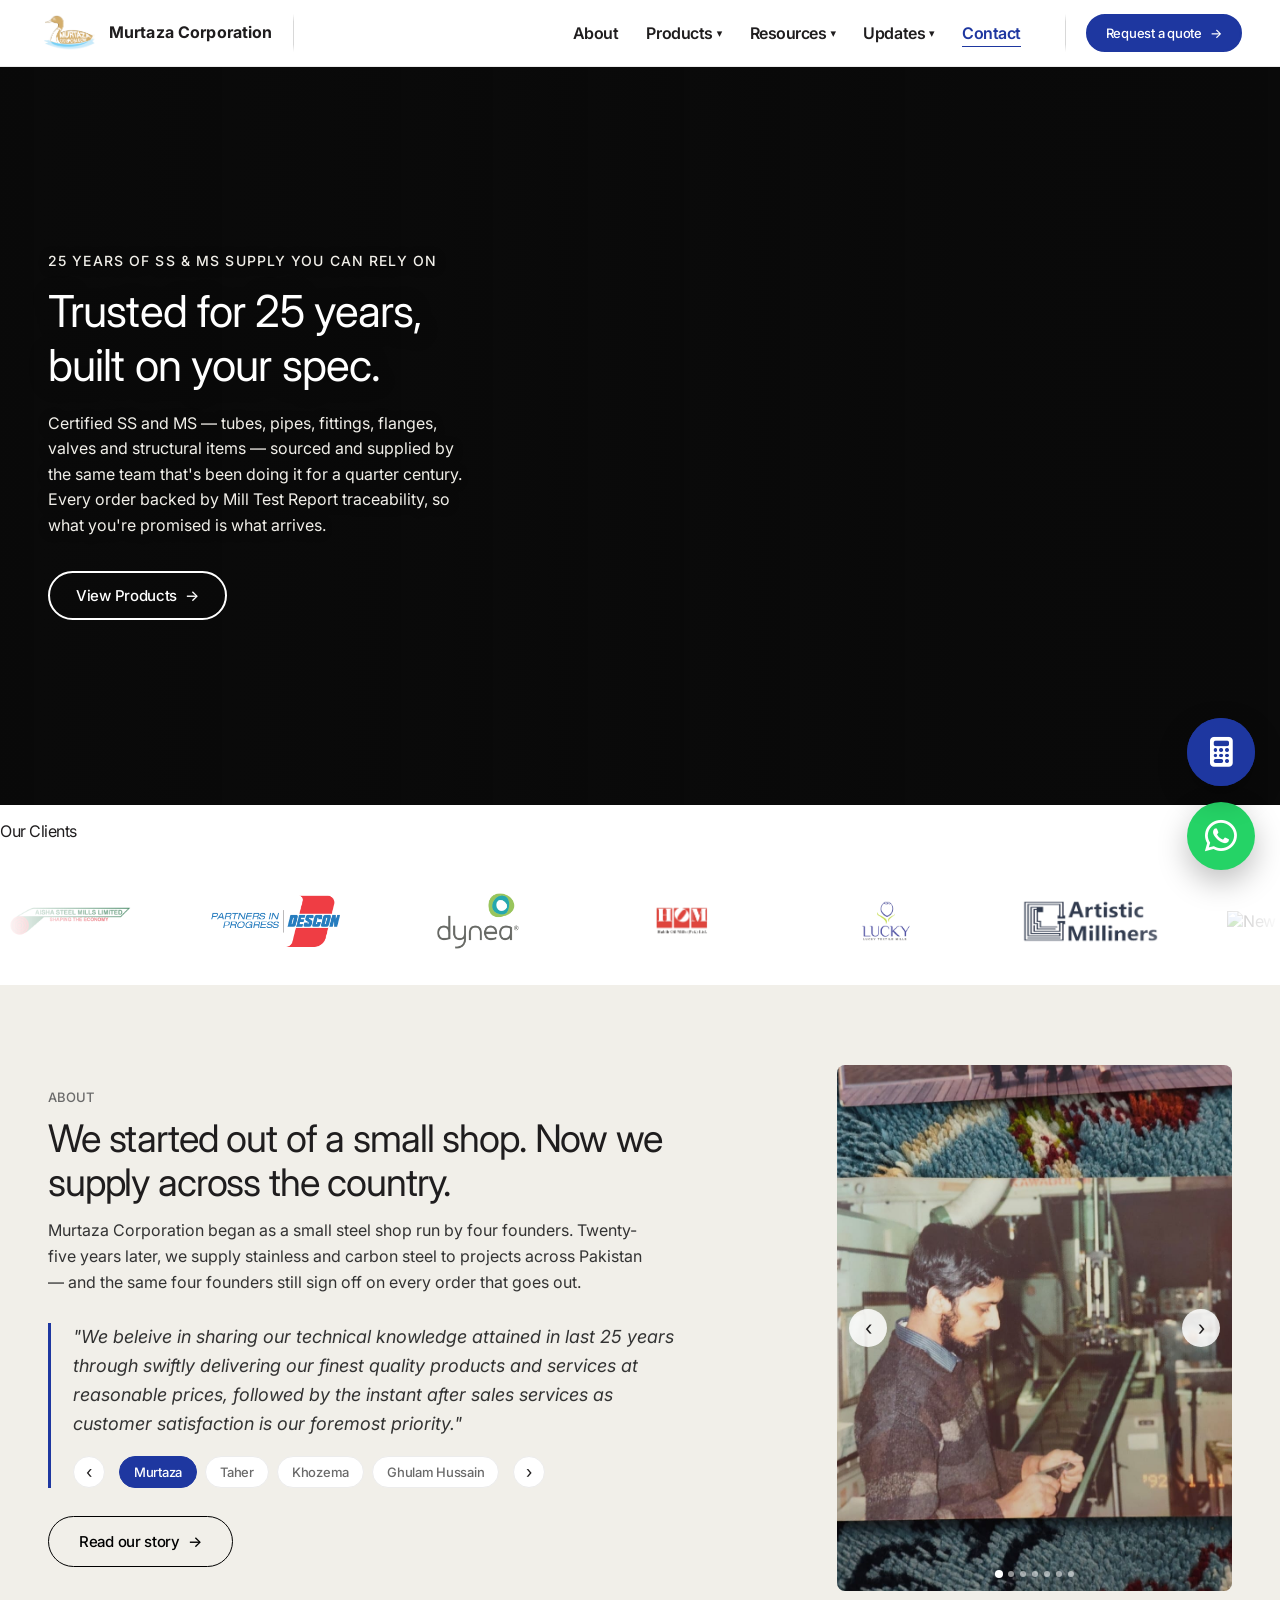
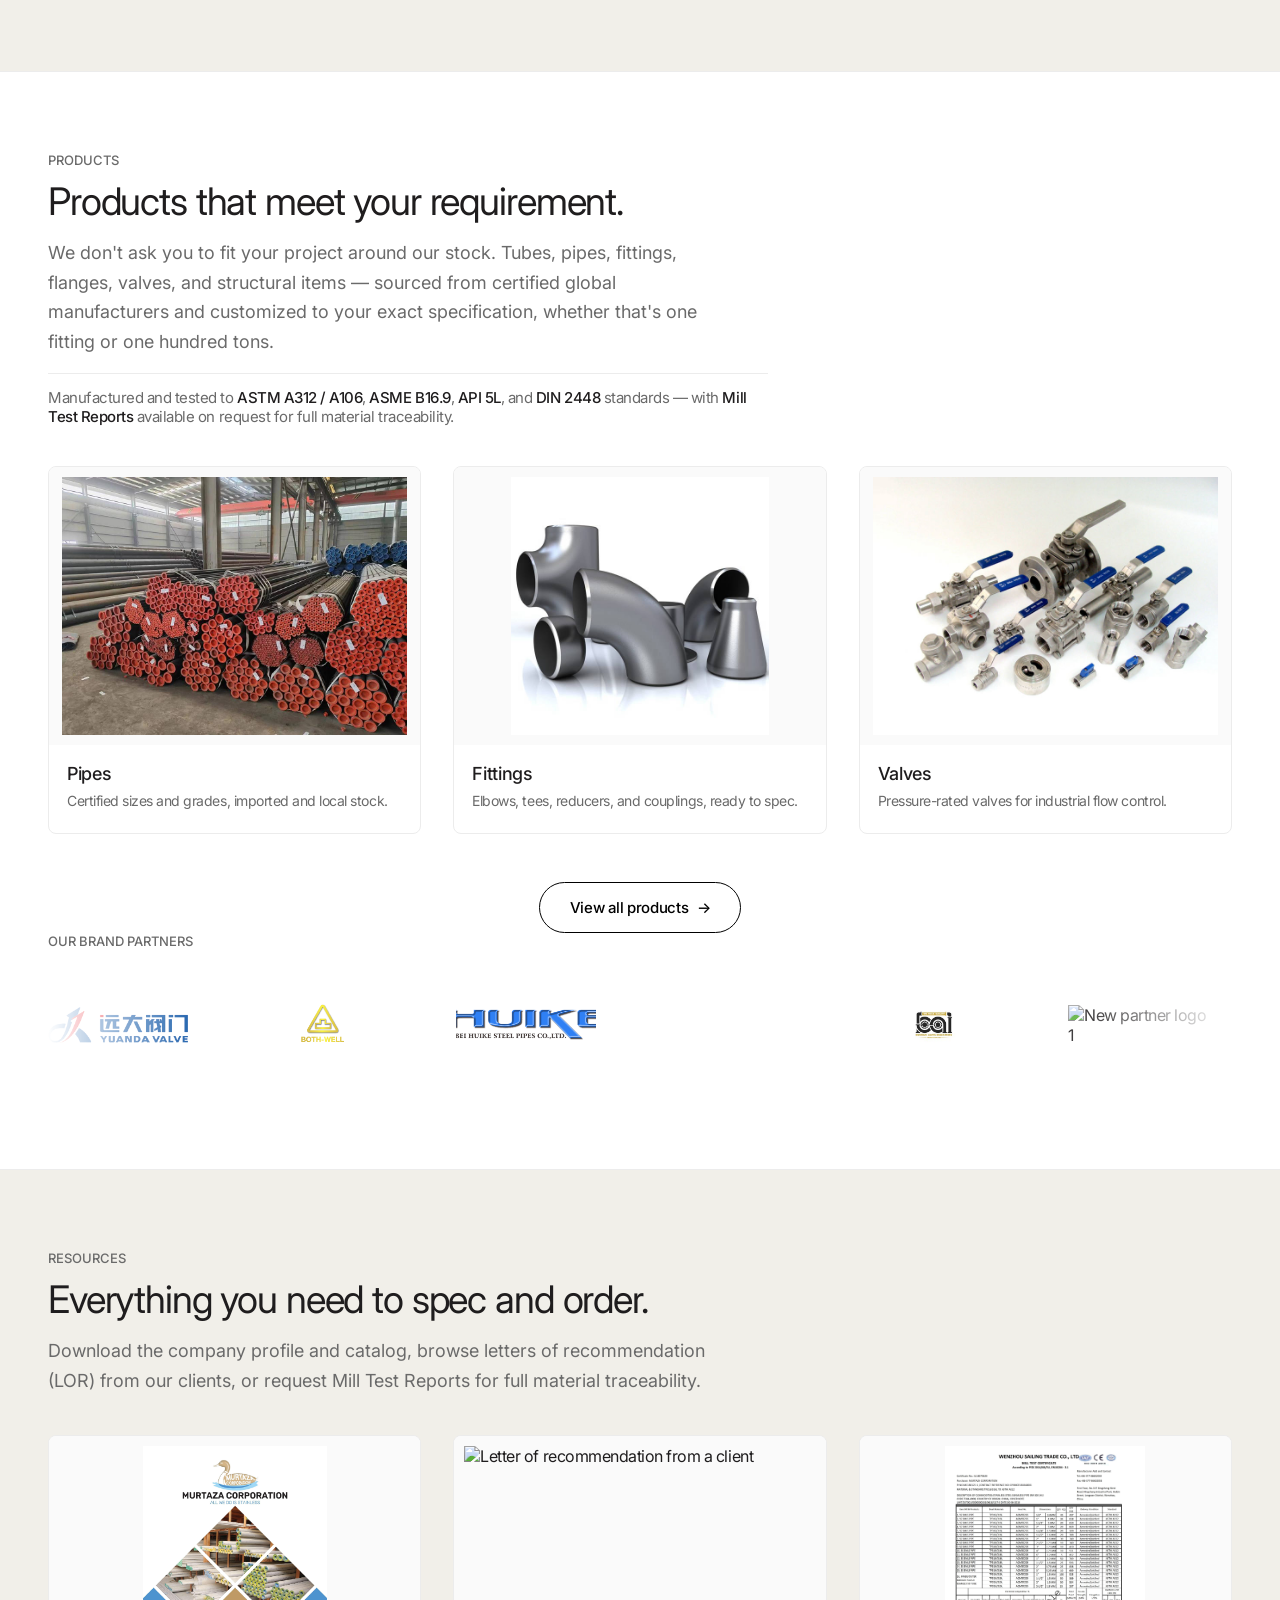
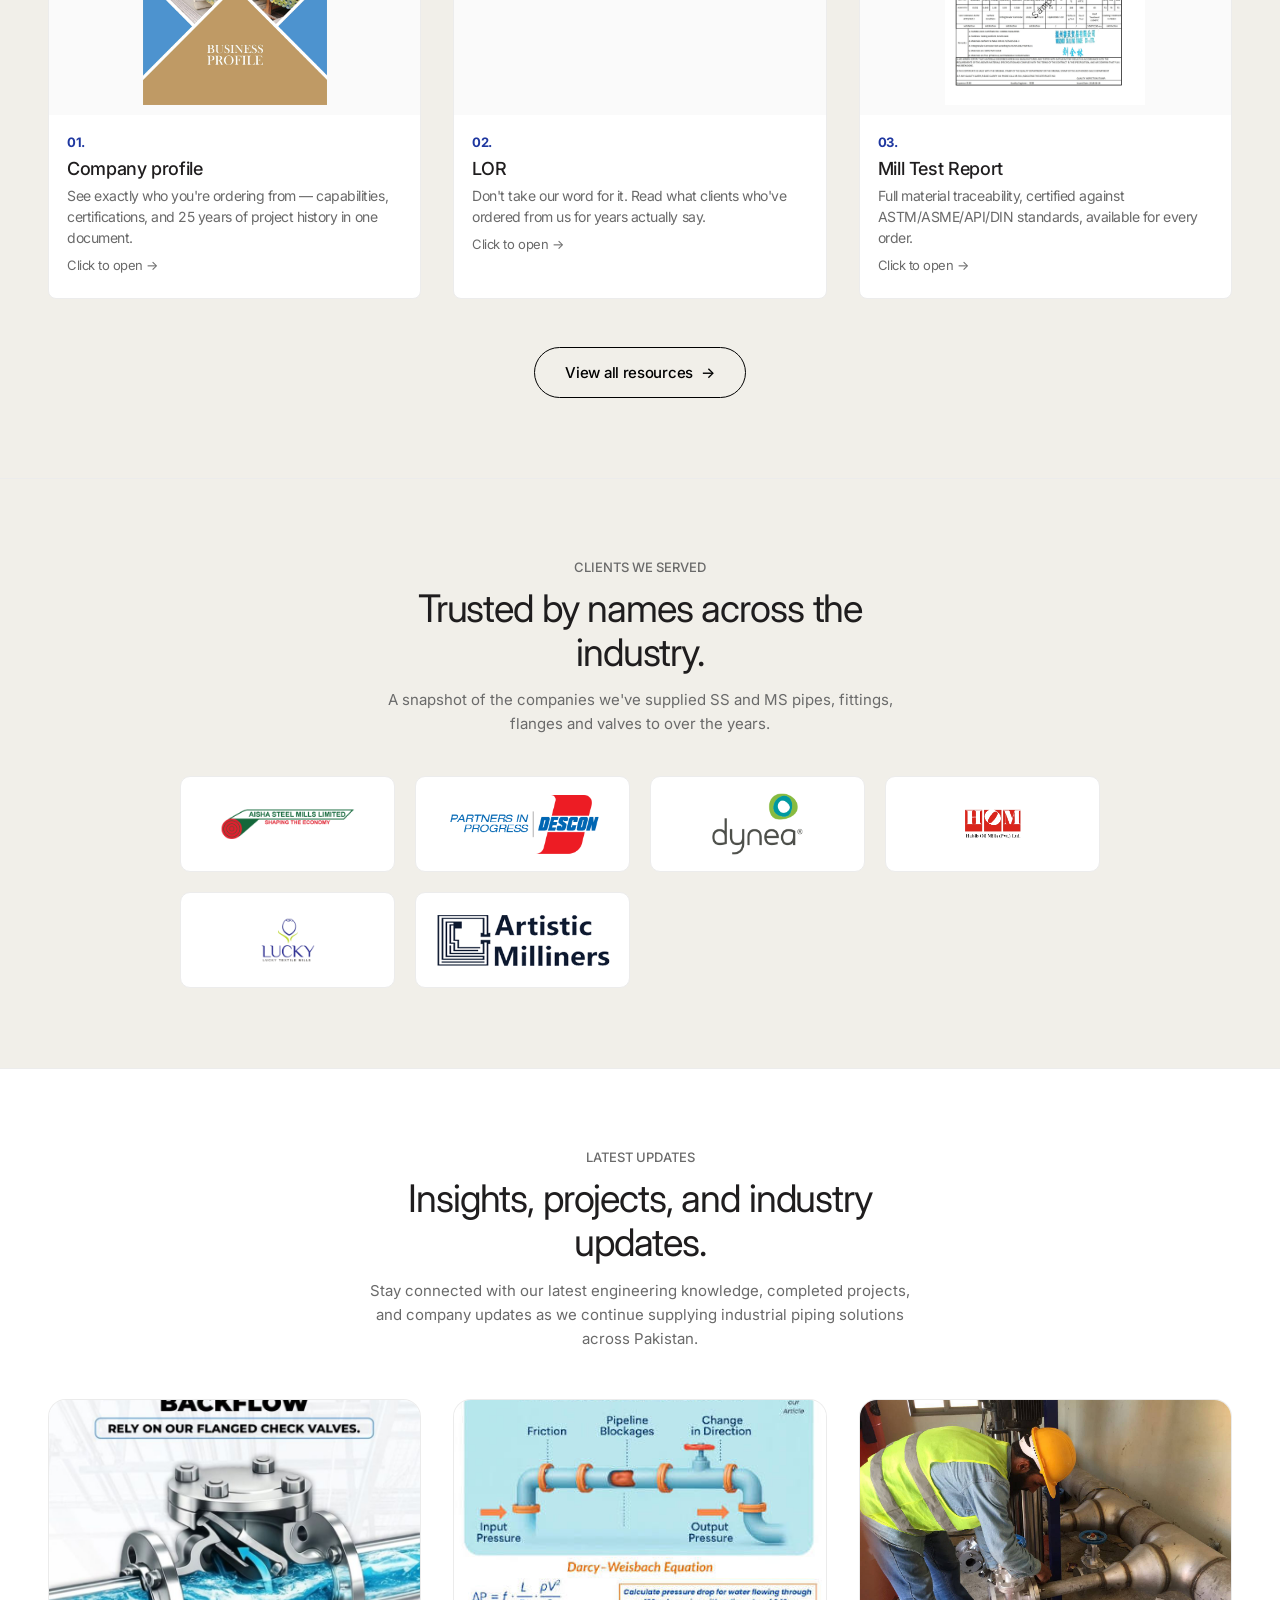
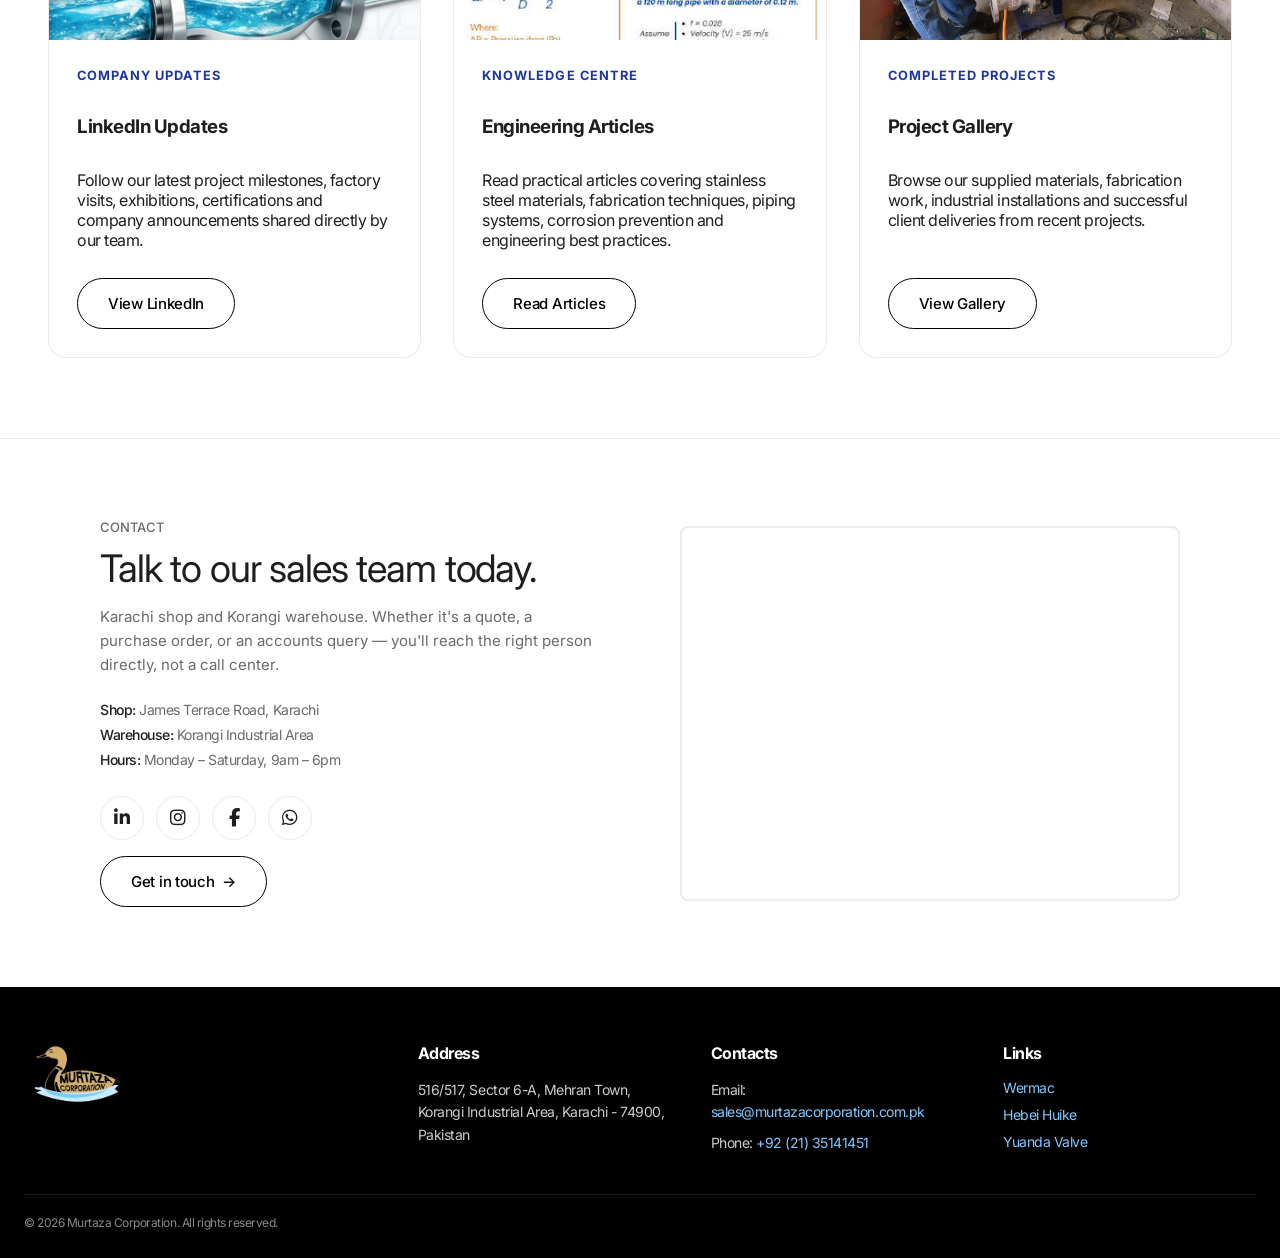
==== index.html @ 725c86ef "Update index.html" ====
<!doctype html>
<html lang="en">
<head>
<meta charset="UTF-8" />
<meta name="viewport" content="width=device-width, initial-scale=1.0" />
<title>Murtaza Corporation — Stainless & Carbon Steel Solutions</title>
<meta name="description" content="Murtaza Corporation — 25 years of certified stainless and carbon steel sourcing in Karachi. Tubes, pipes, fittings, flanges, valves and structural steel." />
<link rel="preconnect" href="https://fonts.googleapis.com">
<link rel="preconnect" href="https://fonts.gstatic.com" crossorigin>
<link href="https://fonts.googleapis.com/css2?family=Inter:wght@400;500;700&display=swap" rel="stylesheet">
<link rel="stylesheet" href="style.css">
<link rel="stylesheet"
href="https://cdnjs.cloudflare.com/ajax/libs/font-awesome/6.7.2/css/all.min.css">

</head>
<body>
<div class="page-veil" aria-hidden="true"></div>

<div class="header-hover-zone" id="headerHoverZone"></div>
<header>
  <div class="nav-inner">

    <a href="#top" class="logo" aria-label="Murtaza Corporation home">
      <img src="Logos/company.png" alt="Murtaza Corporation" class="logo-img" />
      <span class="logo-name">Murtaza Corporation</span>
    </a>

    <span class="nav-divider" aria-hidden="true"></span>

    <nav>
      <ul class="nav-links" id="navLinks">
        <li><a href="#about">About</a></li>
        <li class="nav-item-dropdown">
          <a href="#products" class="nav-dropdown-toggle" aria-haspopup="true" aria-expanded="false">
            Products <span class="nav-caret" aria-hidden="true">▾</span>
          </a>
          <ul class="nav-dropdown-menu">
            <li><a href="pipes.html">Pipes</a></li>
            <li><a href="fittings.html">Fittings</a></li>
            <li><a href="valves.html">Valves</a></li>
            <li><a href="flanges.html">Flanges</a></li>
            <li><a href="tubes.html">Tubes</a></li>
            <li><a href="dairy-tubes.html">Dairy tubes &amp; fittings</a></li>
          </ul>
        </li>
        <li class="nav-item-dropdown">
          <a href="#resources" class="nav-dropdown-toggle" aria-haspopup="true" aria-expanded="false">
            Resources <span class="nav-caret" aria-hidden="true">▾</span>
          </a>
          <ul class="nav-dropdown-menu">
            <li><a href="company-profile.html">Company profile</a></li>
            <li><a href="lor.html">LOR</a></li>
            <li><a href="mill-test-report.html">Mill Test Report</a></li>
            <li><a href="services.html">Services</a></li>
          </ul>
        </li>
        <li class="nav-item-dropdown">
          <a href="#track-record" class="nav-dropdown-toggle" aria-haspopup="true" aria-expanded="false">
            Updates <span class="nav-caret" aria-hidden="true">▾</span>
          </a>
          <ul class="nav-dropdown-menu">
            <li><a href="linkedin-updates.html">LinkedIn Updates</a></li>
            <li><a href="engineering-articles.html">Engineering Articles</a></li>
            <li><a href="project-gallery.html">Project Gallery</a></li>
          </ul>
        </li>
        <li><a href="#contact" data-open-contact>Contact</a></li>
      </ul>
    </nav>

    <span class="nav-divider" aria-hidden="true"></span>

    <div class="nav-actions">
      <button type="button" class="btn btn-primary btn-sm" data-open-quote>Request a quote <span class="arrow">&rarr;</span></button>
      <button class="nav-toggle" id="navToggle" aria-label="Toggle menu" aria-expanded="false" aria-controls="navLinks">
        <span></span><span></span><span></span>
      </button>
    </div>
  </div>
</header>
<div id="top"></div>

<section class="hero">
  <div class="hero-bg">
    <video autoplay muted loop playsinline preload="auto">
     <source src="images/office.mp4" type="video/mp4">
    </video>
  </div>
  <div class="hero-content">
    <p class="eyebrow">25 years of SS &amp; MS supply you can rely on</p>
    <h1>Trusted for 25 years, built on your spec.</h1>
    <p class="sub">Certified SS and MS — tubes, pipes, fittings, flanges, valves and structural items — sourced and supplied by the same team that's been doing it for a quarter century. Every order backed by Mill Test Report traceability, so what you're promised is what arrives.</p>
    <div class="hero-actions">

    <a href="#products" class="btn btn-ghost">
        View Products
        <span class="arrow">&rarr;</span>
    </a>

</div>
  </div>
</section>

<p class="clients-wrap-heading">Our Clients</p>
<div class="clients-wrap reveal" aria-label="Clients we've worked with">
  <div class="clients-track">
    <div class="clients-set">
      <div class="logo-box"><img src="Logos/aisha-340x156.png" alt="Aisha Steel Mills Limited" /></div>
      <div class="logo-box"><img src="Logos/descon-504x195.png" alt="Descon" /></div>
      <div class="logo-box"><img src="Logos/dynea-292x198.png" alt="Dynea" /></div>
      <div class="logo-box"><img src="Logos/hom-1-225x225.png" alt="Habib Oil Mills" /></div>
      <div class="logo-box"><img src="Logos/lucky-308x308.png" alt="Lucky Textile Mills" /></div>
      <div class="logo-box"><img src="Logos/milliner-1-300x100.png" alt="Artistic Milliners" /></div>
      <div class="logo-box"><img src="Logos/new-client-1.png" alt="New client logo 1" /></div>
      <div class="logo-box"><img src="Logos/new-client-2.png" alt="New client logo 2" /></div>
      <div class="logo-box"><img src="Logos/new-client-3.png" alt="New client logo 3" /></div>
      <div class="logo-box"><img src="Logos/new-client-4.png" alt="New client logo 4" /></div>
      <div class="logo-box"><img src="Logos/new-client-5.png" alt="New client logo 5" /></div>
      <!-- NEW-LOGO-SLOT: drop the 3 new company logos in here as
           <div class="logo-box"><img src="Logos/your-file.png" alt="Company name" /></div>
           and mirror the same additions in the duplicate set below -->
    </div>
    <div class="clients-set" aria-hidden="true">
      <div class="logo-box"><img src="Logos/aisha-340x156.png" alt="Aisha Steel Mills Limited" /></div>
      <div class="logo-box"><img src="Logos/descon-504x195.png" alt="Descon" /></div>
      <div class="logo-box"><img src="Logos/dynea-292x198.png" alt="Dynea" /></div>
      <div class="logo-box"><img src="Logos/hom-1-225x225.png" alt="Habib Oil Mills" /></div>
      <div class="logo-box"><img src="Logos/lucky-308x308.png" alt="Lucky Textile Mills" /></div>
      <div class="logo-box"><img src="Logos/milliner-1-300x100.png" alt="Artistic Milliners" /></div>
      <div class="logo-box"><img src="Logos/new-client-1.png" alt="New client logo 1" /></div>
      <div class="logo-box"><img src="Logos/new-client-2.png" alt="New client logo 2" /></div>
      <div class="logo-box"><img src="Logos/new-client-3.png" alt="New client logo 3" /></div>
      <div class="logo-box"><img src="Logos/new-client-4.png" alt="New client logo 4" /></div>
      <div class="logo-box"><img src="Logos/new-client-5.png" alt="New client logo 5" /></div>
      <!-- duplicate the same 3 new logos here too, in the same order -->
    </div>
  </div>
</div>

<section class="block band-bone" id="about">
  <div class="wrap">
    <div class="about-grid">
      <div class="about-copy reveal">
        <p class="eyebrow">About</p>
        <h2 class="heading" style="text-align:left;">We started out of a small shop. Now we supply across the country.</h2>
        <p class="about-intro">Murtaza Corporation began as a small steel shop run by four founders. Twenty-five years later, we supply stainless and carbon steel to projects across Pakistan — and the same four founders still sign off on every order that goes out.</p>
        <div class="founder-quote-carousel reveal" id="founderQuotes">
          <blockquote class="founder-quote">
            <div class="quote-track">
              <div class="quote-slide is-active" data-index="0">
                <p>"We beleive in sharing our technical knowledge attained in last 25 years through swiftly delivering our finest quality products and services at reasonable prices, followed by the instant after sales services as customer satisfaction is our foremost priority."</p>
              </div>
              <div class="quote-slide" data-index="1">
                <p>add lora lupsem</p>
              </div>
              <div class="quote-slide" data-index="2">
                <p>add lora lupsem</p>
              </div>
              <div class="quote-slide" data-index="3">
                <p>add lora lupsem</p>
              </div>
            </div>
            <div class="quote-footer">
              <button class="quote-nav prev" aria-label="Previous founder" onclick="founderQuoteNav(-1)">&#8249;</button>
              <div class="quote-tabs" id="founderTabs">
                <button class="quote-tab is-active" data-index="0" onclick="founderQuoteGoTo(0)">Murtaza</button>
                <button class="quote-tab" data-index="1" onclick="founderQuoteGoTo(1)">Taher</button>
                <button class="quote-tab" data-index="2" onclick="founderQuoteGoTo(2)">Khozema</button>
                <button class="quote-tab" data-index="3" onclick="founderQuoteGoTo(3)">Ghulam Hussain</button>
              </div>
              <button class="quote-nav next" aria-label="Next founder" onclick="founderQuoteNav(1)">&#8250;</button>
            </div>
          </blockquote>
        </div>
        <div style="margin-top:28px;">
         <a href="our-story.html" class="btn btn-cta"><span class="btn-cta-label">Read our story <span class="arrow">&rarr;</span></span></a>
        </div>
      </div>

      <div class="about-slideshow reveal" id="aboutSlideshow" aria-roledescription="carousel" aria-label="Murtaza Corporation through the years">
        <div class="slideshow-track">
          <div class="slide is-active"><img src="images/1.jpeg" alt="Team on site at a client warehouse" /></div>
          <div class="slide"><img src="images/2.jpeg" alt="Founders in earlier years during a visit abroad" /></div>
          <div class="slide"><img src="images/3.jpeg" alt="Founder working on precision machinery early in his career" /></div>
          <div class="slide"><img src="images/4.jpg" alt="Valve and pipework installation on site" /></div>
          <div class="slide"><img src="images/5.jpg" alt="Stainless steel pipe stock at the warehouse" /></div>
          <div class="slide"><img src="images/36.jpg" alt="Site work at an industrial port project" /></div>
          <div class="slide"><img src="images/7.jpg" alt="Murtaza Corporation storefront" /></div>
        </div>
        <button class="slide-nav prev" aria-label="Previous slide" onclick="aboutSlideshowNav(-1)">&#8249;</button>
        <button class="slide-nav next" aria-label="Next slide" onclick="aboutSlideshowNav(1)">&#8250;</button>
        <div class="slide-dots" id="slideDots"></div>
      </div>
    </div>
  </div>
</section>

<section class="block" id="products">
  <div class="wrap">
    <div class="section-head reveal">
      <p class="eyebrow">Products</p>
      <h2 class="heading">Products that meet your requirement.</h2>
      <p class="sub-copy">We don't ask you to fit your project around our stock. Tubes, pipes, fittings, flanges, valves, and structural items — sourced from certified global manufacturers and customized to your exact specification, whether that's one fitting or one hundred tons.</p>
      <p class="standards-line">Manufactured and tested to <strong>ASTM A312 / A106</strong>, <strong>ASME B16.9</strong>, <strong>API 5L</strong>, and <strong>DIN 2448</strong> standards — with <strong>Mill Test Reports</strong> available on request for full material traceability.</p>
    </div>
    <div class="grid-3 reveal">
      <a class="card" href="pipes.html">
        <img src="images/pipes.jpg" alt="Stainless steel tubes and pipes stacked and sorted by grade" />
    <div class="card-hover-note">
  <ul>
    <li>Available in Seamless & Welded</li>
    <li>Sizes: 1/4" – 24"</li>
    <li>Material: Stainless & Carbon Steel</li>
    <li>Grades: 304, 304L, 316, 316L, A106 Gr. B</li>
    <li>Thickness: SCH10, SCH40, SCH80 & SCH160</li>
  </ul>
</div>
        <div class="card-body">
          <h3> Pipes</h3>
          <p>Certified sizes and grades, imported and local stock.</p>
        </div>
      </a>
      <a class="card" href="fittings.html">
        <img src="images/fittings.jpg" alt="Forged steel pipe fittings" />
       <div class="card-hover-note">
  <ul>
    <li>Available in Butt Weld, BSP & NPT</li>
    <li>Sizes: 1/4" – 24"</li>
    <li>Material: Stainless & Carbon Steel</li>
    <li>Grades: 304, 316, A105 & A106</li>
    <li>Pressure: SCH10–SCH80 & 150LB–6000LB</li>
  </ul>
</div>
        <div class="card-body">
          <h3>Fittings</h3>
          <p>Elbows, tees, reducers, and couplings, ready to spec.</p>
        </div>
      </a>
      <a class="card" href="valves.html">
        <img src="images/valves.jpg" alt="Forged steel pipe fittings" />
    <div class="card-hover-note">
  <ul>
    <li>Available in Ball, Gate, Globe, Check & Butterfly</li>
    <li>Sizes: 1/2" – 20"</li>
    <li>Material: Stainless, Carbon & Mild Steel</li>
    <li>Grades: 304, 316, CF8, CF8M & A105</li>
    <li>Pressure: 150LB–2500LB, PN10–PN40 & 10K</li>
  </ul>
</div>
        <div class="card-body">
          <h3>Valves</h3>
          <p>Pressure-rated valves for industrial flow control.</p>
        </div>
      </a>
    </div>

    <div class="grid-3 products-drawer" id="productsDrawer">
      <a class="card" href="flanges.html">
        <img src="images/S.S-BLIND-FLANGE.jpg" alt="Stainless and mild steel flanges" />
        <div class="card-hover-note">
  <ul>
    <li>Available in Blind, SORF, WNRF & MS Flanges</li>
    <li>Sizes: 1/2" – 32"</li>
    <li>Material: Stainless & Mild Steel</li>
    <li>Grades: 304, 304L, 316, 316L & A105</li>
    <li>Pressure: Class 150–1500, PN10, PN16 & 10K</li>
  </ul>
</div>
        <div class="card-body">
          <h3>Flanges</h3>
          <p>SS/MS flanges in standard and custom pressure ratings.</p>
        </div>
      </a>
      <a class="card" href="tubes.html">
        <img src="images/1-1024x737.png" alt="Stainless steel tubes" />
        <div class="card-hover-note">
  <ul>
    <li>Available in Round, Square, Rectangle & Boiler Tubes</li>
    <li>Sizes: 6mm – 4"</li>
    <li>Material: Stainless & Mild Steel</li>
    <li>Grades: 304, 304L & 316L</li>
    <li>Thickness: 1.5mm, 2mm & 3mm</li>
  </ul>
</div>
        <div class="card-body">
          <h3>Tubes</h3>
          <p>Instrumentation and general-purpose tubing, certified stock.</p>
        </div>
      </a>
      <a class="card" href="dairy-tubes.html">
        <img src="images/201510171631065000.jpg" alt="Dairy grade tubes and fittings" />
<div class="card-hover-note">
          <ul>
            <li>Available in Tubes, Fittings & Valves</li>
            <li>Sizes: 3/4" – 4" (SMS Standard)</li>
            <li>Material: Stainless Steel 316L</li>
            <li>Finish: Dairy Polished</li>
          </ul>
        </div>        <div class="card-body">
          <h3>Dairy tubes &amp; fittings</h3>
          <p>316L food and dairy-grade tubing and fittings.</p>
        </div>
      </a>
    </div>

    <div class="view-all reveal">
      <button type="button" class="btn btn-cta" id="viewAllProductsBtn" aria-expanded="false" aria-controls="productsDrawer">
        <span class="btn-cta-label" id="viewAllProductsLabel">View all products <span class="arrow">&rarr;</span></span>
      </button>
    </div>

    <div class="partners-wrap reveal">
      <p class="eyebrow">Our Brand Partners</p>
      <div class="clients-wrap" aria-label="Our brand partners">
        <div class="clients-track">
          <div class="clients-set">
            <div class="logo-box"><img src="Logos/yuanda.png" alt="Yuanda Valve"></div>
            <div class="logo-box"><img src="Logos/bothwell.png" alt="Both-Well"></div>
            <div class="logo-box"><img src="Logos/huike.png" alt="Hebei Huike Steel Pipes Co., Ltd."></div>
            <div class="logo-box"><img src="Logos/hydrotech.png" alt="Hydrotec"></div>
            <div class="logo-box"><img src="Logos/bai.jpg" alt="Burhani AQMS Industries"></div>
            <div class="logo-box"><img src="Logos/new-partner-1.png" alt="New partner logo 1"></div>
            <div class="logo-box"><img src="Logos/new-partner-2.png" alt="New partner logo 2"></div>
            <div class="logo-box"><img src="Logos/new-partner-3.png" alt="New partner logo 3"></div>
            <div class="logo-box"><img src="Logos/new-partner-4.png" alt="New partner logo 4"></div>
            <!-- NEW-LOGO-SLOT: add new partner logos here as
                 <div class="logo-box"><img src="Logos/your-file.png" alt="Company name" /></div>
                 and mirror the same additions in the duplicate set below -->
          </div>
          <div class="clients-set" aria-hidden="true">
            <div class="logo-box"><img src="Logos/yuanda.png" alt="Yuanda Valve"></div>
            <div class="logo-box"><img src="Logos/bothwell.png" alt="Both-Well"></div>
            <div class="logo-box"><img src="Logos/huike.png" alt="Hebei Huike Steel Pipes Co., Ltd."></div>
            <div class="logo-box"><img src="Logos/hydrotech.png" alt="Hydrotec"></div>
            <div class="logo-box"><img src="Logos/bai.jpg" alt="Burhani AQMS Industries"></div>
            <div class="logo-box"><img src="Logos/new-partner-1.png" alt="New partner logo 1"></div>
            <div class="logo-box"><img src="Logos/new-partner-2.png" alt="New partner logo 2"></div>
            <div class="logo-box"><img src="Logos/new-partner-3.png" alt="New partner logo 3"></div>
            <div class="logo-box"><img src="Logos/new-partner-4.png" alt="New partner logo 4"></div>
            <!-- duplicate the same new partner logos here too, same order -->
          </div>
        </div>
      </div>
    </div>
  </div>
</section>

<section class="block band-bone" id="resources">
  <div class="wrap">
    <div class="section-head reveal">
      <p class="eyebrow">Resources</p>
      <h2 class="heading">Everything you need to spec and order.</h2>
      <p class="sub-copy">Download the company profile and catalog, browse letters of recommendation (LOR) from our clients, or request Mill Test Reports for full material traceability.</p>
    </div>
    <div class="grid-3 reveal">
      <a class="card" href="company-profile.html">
        
        <img src="images/company-profile.jpg" alt="Company Profile">
        <div class="card-body">
          <p class="num">01.</p>
          <h3>Company profile</h3>
          <p>See exactly who you're ordering from — capabilities, certifications, and 25 years of project history in one document.</p>
          <p class="hint">Click to open &rarr;</p>
        </div>
      </a>
      <a class="card" href="lor.html">
   
        <img src="https://images.unsplash.com/photo-1554224155-6726b3ff858f?q=80&w=800&auto=format&fit=crop" alt="Letter of recommendation from a client" />
        <div class="card-body">
          <p class="num">02.</p>
          <h3>LOR</h3>
          <p>Don't take our word for it. Read what clients who've ordered from us for years actually say.</p>
          <p class="hint">Click to open &rarr;</p>
        </div>
      </a>
      <a class="card" href="mill-test-report.html">
      
        <img src="images/ss-pipe-316-2000x2588.jpg" alt="Mill Test Report for material traceability" />
        <div class="card-body">
          <p class="num">03.</p>
          <h3>Mill Test Report</h3>
          <p>Full material traceability, certified against ASTM/ASME/API/DIN standards, available for every order.</p>
          <p class="hint">Click to open &rarr;</p>
        </div>
      </a>
    </div>

    <div class="grid-3 resources-drawer" id="resourcesDrawer">
      <a class="card" href="services.html">
       
        <img src="images/services.jpg" alt="Murtaza Corporation services overview" />
        <div class="card-body">
          <p class="num">04.</p>
          <h3>Services</h3>
          <p>From sourcing and customization to logistics and after-sales support — see the full range of services we offer.</p>
          <p class="hint">Click to open &rarr;</p>
        </div>
      </a>
    </div>

    <div class="view-all reveal">
      <button type="button" class="btn btn-cta" id="viewAllResourcesBtn" aria-expanded="false" aria-controls="resourcesDrawer">
        <span class="btn-cta-label" id="viewAllResourcesLabel">View all resources <span class="arrow">&rarr;</span></span>
      </button>
    </div>
</section>

<section class="block band-bone" id="clients-served">
  <div class="wrap">
    <div class="section-head reveal">
      <p class="eyebrow">Clients We Served</p>
      <h2 class="heading">Trusted by names across the industry.</h2>
      <p class="sub-copy">A snapshot of the companies we've supplied SS and MS pipes, fittings, flanges and valves to over the years.</p>
    </div>
    <div class="clients-collage reveal">
      <div class="collage-box"><img src="Logos/aisha-340x156.png" alt="Aisha Steel Mills Limited" /></div>
      <div class="collage-box"><img src="Logos/descon-504x195.png" alt="Descon" /></div>
      <div class="collage-box"><img src="Logos/dynea-292x198.png" alt="Dynea" /></div>
      <div class="collage-box"><img src="Logos/hom-1-225x225.png" alt="Habib Oil Mills" /></div>
      <div class="collage-box"><img src="Logos/lucky-308x308.png" alt="Lucky Textile Mills" /></div>
      <div class="collage-box"><img src="Logos/milliner-1-300x100.png" alt="Artistic Milliners" /></div>
      <!-- NEW-LOGO-SLOT: add the 3 new company logos here too, same markup as above -->
    </div>
  </div>
</section>

<section class="block" id="track-record">
  <div class="wrap">
    <div class="section-head reveal">
      <p class="eyebrow">Latest Updates</p>
      <h2 class="heading">Insights, projects, and industry updates.</h2>
      <p class="sub-copy">
        Stay connected with our latest engineering knowledge, completed projects,
        and company updates as we continue supplying industrial piping solutions
        across Pakistan.
      </p>
    </div>

    <div class="updates-grid reveal">

      <!-- LinkedIn Updates -->
      <article class="update-card">
        <img src="images/likedin.jpg" alt="LinkedIn Updates">

        <div class="update-content">
          <span class="update-tag">Company Updates</span>

          <h3>LinkedIn Updates</h3>

          <p>
            Follow our latest project milestones, factory visits, exhibitions,
            certifications and company announcements shared directly by our team.
          </p>

          <a href="linkedin-updates.html" class="btn-cta">View LinkedIn</a>
        </div>
      </article>

      <!-- Engineering Articles -->
      <article class="update-card">
        <img src="images/articles.jpg" alt="Engineering Articles">

        <div class="update-content">
          <span class="update-tag">Knowledge Centre</span>

          <h3>Engineering Articles</h3>

          <p>
            Read practical articles covering stainless steel materials,
            fabrication techniques, piping systems, corrosion prevention and
            engineering best practices.
          </p>

          <a href="engineering-articles.html" class="btn-cta">Read Articles</a>
        </div>
      </article>

      <!-- Project Gallery -->
      <article class="update-card">
        <img src="images/projects.jpg" alt="Project Gallery">

        <div class="update-content">
          <span class="update-tag">Completed Projects</span>

          <h3>Project Gallery</h3>

          <p>
            Browse our supplied materials, fabrication work, industrial
            installations and successful client deliveries from recent projects.
          </p>

          <a href="project-gallery.html" class="btn-cta">View Gallery</a>
        </div>
      </article>

    </div>
  </div>
</section>

<section class="block" id="contact">
  <div class="wrap">
    <div class="contact-grid">
      <div class="contact-info reveal">
        <p class="eyebrow">Contact</p>
        <h2 class="heading">Talk to our sales team today.</h2>
        <p class="sub-copy">Karachi shop and Korangi warehouse. Whether it's a quote, a purchase order, or an accounts query — you'll reach the right person directly, not a call center.</p>
        <ul class="contact-details">
          <li><strong>Shop:</strong> James Terrace Road, Karachi</li>
          <li><strong>Warehouse:</strong> Korangi Industrial Area</li>
          <li><strong>Hours:</strong> Monday – Saturday, 9am – 6pm</li>
        </ul>
       <div class="contact-social-row">
          <a href="https://www.linkedin.com/company/murtaza-corporation/posts/?feedView=all" class="social-icon" target="_blank" rel="noopener" aria-label="LinkedIn"><i class="fab fa-linkedin-in"></i></a>
          <a href="https://www.instagram.com/murtazacorporation/" class="social-icon" target="_blank" rel="noopener" aria-label="Instagram"><i class="fab fa-instagram"></i></a>
          <a href="https://www.facebook.com/people/Murtaza-Corporation/61582645033485/" class="social-icon" target="_blank" rel="noopener" aria-label="Facebook"><i class="fab fa-facebook-f"></i></a>
         <a href="tel:+923343791852" class="social-icon" aria-label="Call via WhatsApp number"><i class="fab fa-whatsapp"></i></a>
        </div>
        <div class="contact-actions">
          <button type="button" class="btn btn-cta" data-open-contact><span class="btn-cta-label">Get in touch <span class="arrow">&rarr;</span></span></button>
        </div>
      </div>
     <div class="map-ph reveal" style="position:relative;">
        <iframe
          src="https://www.google.com/maps?q=24.847867,67.1008223&z=17&output=embed"
          width="100%" height="100%" style="border:0;" allowfullscreen="" loading="lazy" referrerpolicy="no-referrer-when-downgrade"
          title="Murtaza Corporation location"></iframe>
        <a href="https://www.google.com/maps/place/Murtaza+Corporation/@24.8456792,67.0960364,17z/data=!3m1!4b1!4m6!3m5!1s0x3eb33e1b45682783:0xda1894e48be36e36!8m2!3d24.8456792!4d67.0986167!16s%2Fg%2F11b6xd4xmj?entry=ttu&g_ep=EgoyMDI2MDcxNC4wIKXMDSoASAFQAw%3D%3D"
           target="_blank" rel="noopener"
           aria-label="Open Murtaza Corporation location in Google Maps"
           style="position:absolute; inset:0; display:block; z-index:2;"></a>
      </div>
    </div>
  </div>
</section>

<footer>
  <div class="footer-inner">
    <div class="footer-brand">
      <img src="Logos/company.png" alt="Murtaza Corporation" class="footer-logo-img" />
    </div>

    <div class="footer-col">
      <h4>Address</h4>
      <p>516/517, Sector 6-A, Mehran Town, Korangi Industrial Area, Karachi - 74900, Pakistan</p>
    </div>

    <div class="footer-col">
      <h4>Contacts</h4>
      <p>Email: <a href="mailto:sales@murtazacorporation.com.pk">sales@murtazacorporation.com.pk</a></p>
      <p>Phone: <a href="tel:+922135141451">+92 (21) 35141451</a></p>
    </div>

    <div class="footer-col">
      <h4>Links</h4>
      <ul class="footer-link-list">
        <li><a href="http://www.wermac.org/" target="_blank" rel="noopener">Wermac</a></li>
        <li><a href="http://www.huikepipe.com/en/" target="_blank" rel="noopener">Hebei Huike</a></li>
        <li><a href="http://www.yuandavalves.com/brand.html" target="_blank" rel="noopener">Yuanda Valve</a></li>
      </ul>
    </div>
  </div>
  <div class="footer-copy">© 2026 Murtaza Corporation. All rights reserved.</div>
</footer>

<script src="script.js" defer></script>
<script src="calculator-widget.js" defer></script>
<script src="contact-widgets.js" defer></script>
<!-- Floating WhatsApp Button -->
<a href="https://wa.me/923343791852"
   class="whatsapp-widget"
   target="_blank"
   aria-label="Chat on WhatsApp">

    <span class="whatsapp-text">
        Chat with us
    </span>

    <div class="whatsapp-icon">
        <i class="fab fa-whatsapp"></i>
    </div>

</a>
</body>
</html>
---- style.css ----
:root{
    --color-canvas-white:#ffffff;
    --color-bone:#f1efe9;
    --color-ash:#ececec;
    --color-stone:#6a6a6a;
    --color-graphite:#333333;
    --color-ink:#1f1d1e;
    --color-obsidian:#000000;
    --color-cobalt-ink:#1e37a0;
    --color-cobalt-ink-hover:#16297a;

    --font-lunar:'Inter', ui-sans-serif, system-ui, -apple-system, BlinkMacSystemFont, "Segoe UI", Roboto, sans-serif;

    --text-caption:14px;   --tracking-caption:-0.03em;
    --text-body-sm:16px;   --tracking-body-sm:-0.03em;
    --text-body:20px;      --tracking-body:-0.03em;
    --text-subheading:24px;--tracking-subheading:-0.03em;
    --text-heading-sm:32px;--tracking-heading-sm:-0.03em;
    --text-heading:48px;   --tracking-heading:-0.03em;
    --text-heading-lg:64px;--tracking-heading-lg:-0.03em;
    --text-display:112px;  --tracking-display:-0.03em;

    --space-4:4px; --space-8:8px; --space-12:12px; --space-16:16px;
    --space-24:24px; --space-32:32px; --space-40:40px; --space-48:48px;
    --space-64:64px; --space-112:112px; --space-140:140px; --space-160:160px;

    --radius-lg:8px;
    --radius-full:9999px;

    --page-max-width:1280px;
    --section-gap:80px;
  }

  *{box-sizing:border-box;}
  html{scroll-behavior:smooth;}
  @media (prefers-reduced-motion: reduce){
    html{scroll-behavior:auto;}
    *{animation-duration:0.001ms !important; transition-duration:0.001ms !important;}
  }

  body{
    margin:0;
    font-family:var(--font-lunar);
    letter-spacing:var(--tracking-body-sm);
    color:var(--color-ink);
    background:var(--color-canvas-white);
    -webkit-font-smoothing:antialiased;
  }

  a{color:inherit;text-decoration:none;}
  img{display:block;max-width:100%;}
  button{font-family:inherit;cursor:pointer;}

  .wrap{max-width:var(--page-max-width);margin:0 auto;padding:0 24px;}

  /* ---------- Buttons ---------- */
  .btn{
    display:inline-flex;align-items:center;justify-content:center;gap:8px;
    font-family:inherit;font-size:15px;font-weight:500;letter-spacing:-0.02em;
    border-radius:var(--radius-full);
    padding:13px 26px;
    border:1px solid transparent;
    text-decoration:none;cursor:pointer;box-sizing:border-box;
    transition:background .18s ease, color .18s ease, border-color .18s ease, transform .12s ease, box-shadow .18s ease;
    white-space:nowrap;
  }
  .btn:active{transform:scale(.97);}
  .btn .arrow{display:inline-block;transition:transform .2s ease;}
  .btn:hover .arrow{transform:translateX(3px);}
  .btn-primary{
    background:var(--color-cobalt-ink);
    color:#fff;
    border:2px solid var(--color-cobalt-ink);
}
  .btn-primary:hover{
    background:var(--color-cobalt-ink-hover);
    border-color:var(--color-cobalt-ink-hover);
    transform:translateY(-2px);
    box-shadow:0 8px 26px -6px rgba(30,55,160,.65);
  }
  .btn-ghost{
    background:transparent;
    color:#fff;
    border:2px solid rgba(255,255,255,.9);
}
  .btn-ghost:hover{
    background:var(--color-obsidian);
    color:#fff;
    border-color:var(--color-obsidian);
    transform:translateY(-2px);
  }
  .btn-sm{padding:9px 18px;font-size:13px;}
  .btn:focus-visible{outline:2px solid var(--color-cobalt-ink);outline-offset:2px;}

  /* ---------- Haptic prominent CTA (e.g. "View all products") ---------- */
  .btn-cta{
    position:relative;overflow:hidden;isolation:isolate;
    display:inline-flex;align-items:center;justify-content:center;
    border-radius:var(--radius-full);
    padding:15px 30px;
    background:transparent;
    border:1.5px solid var(--color-obsidian);
    color:var(--color-obsidian);
    font-family:inherit;font-size:15px;font-weight:500;letter-spacing:-0.02em;
    text-decoration:none;cursor:pointer;box-sizing:border-box;
    transition:color .35s ease, border-color .35s ease,
               transform .35s cubic-bezier(.34,1.56,.64,1), box-shadow .35s ease;
  }
  .btn-cta::before{
    content:"";position:absolute;inset:0;border-radius:inherit;
    background:var(--color-cobalt-ink);
    transform:scaleX(0);transform-origin:left;
    transition:transform .45s cubic-bezier(.65,0,.35,1);
    z-index:-1;
  }
  .btn-cta-label{display:inline-flex;align-items:center;gap:8px;position:relative;}
  .btn-cta:hover::before{transform:scaleX(1);}
  .btn-cta:hover{
    color:#fff;border-color:var(--color-cobalt-ink);
    transform:scale(1.06);
    box-shadow:0 12px 32px -10px rgba(30,55,160,.55);
  }
  .btn-cta:active{transform:scale(.95);}
  .btn-cta .arrow{display:inline-block;transition:transform .25s ease;}
  .btn-cta:hover .arrow{transform:translateX(5px);}
  .btn-cta:focus-visible{outline:2px solid var(--color-cobalt-ink);outline-offset:3px;}

  /* ---------- Section separations ---------- */
  section.block{
    padding:var(--section-gap) 24px;
    border-top:1px solid #ececec;
    position:relative;
  }
  section.block#about{border-top:none;}

  /* ---------- Nav ---------- */
  header{
    position:sticky;top:0;z-index:50;
    background:rgba(255,255,255,.9);
    backdrop-filter:blur(8px);
    border-bottom:1px solid #ececec;
    transition:box-shadow .25s ease, border-color .25s ease, transform .3s ease, opacity .3s ease;
  }
  header.header-hidden{
    transform:translateY(-100%);
    opacity:0;
  }
  .header-hover-zone{
    position:fixed;top:0;left:0;right:0;height:16px;z-index:51;
  }
  header.scrolled{
    box-shadow:0 4px 24px -12px rgba(0,0,0,.15);
    border-bottom-color:#e2e2e2;
  }
  .nav-inner{
    display:flex;align-items:center;justify-content:space-between;
    padding:14px clamp(20px, 3vw, 48px);
    width:100%;
    gap:20px;
  }
  .nav-divider{
    width:1px;align-self:stretch;
    background:linear-gradient(to bottom, transparent, #d8d8d8 20%, #d8d8d8 80%, transparent);
    flex-shrink:0;
  }
  .logo{
    font-weight:700;font-size:14px;line-height:1.2;color:var(--color-cobalt-ink);
    letter-spacing:0.01em;
    display:flex;align-items:center;gap:10px;
  }
  .logo-name{
    font-weight:700;font-size:16px;color:var(--color-ink);white-space:nowrap;
  }
  @media (max-width:480px){
    .logo-name{display:none;}
  }
.logo-img{
    height:100%;
    max-height:38px;
    width:auto;
    display:block;
    object-fit:contain;
}
  .footer-logo-img{height:38px;width:auto;object-fit:contain;}
.nav-inner nav{flex:1;display:flex;justify-content:flex-end;}
  .nav-links{
    display:flex;align-items:center;gap:28px;font-size:16px;font-weight:600;list-style:none;margin:0;padding:0 24px 0 0;
  }
 .nav-links a{position:relative;padding:4px 0;color:var(--color-ink);transition:color .2s ease;}
.nav-links a:hover{color:var(--color-cobalt-ink);}
  .nav-links a::after{
    content:"";position:absolute;left:0;bottom:0;height:1px;width:0;
    background:var(--color-cobalt-ink);transition:width .2s ease;
  }
  .nav-links a:hover::after{width:100%;}
  .nav-links a.active{color:var(--color-cobalt-ink);}
  .nav-links a.active::after{width:100%;}
  .nav-actions{display:flex;gap:10px;align-items:center;}
  .nav-toggle{display:none;background:none;border:none;padding:8px;}
  .nav-toggle span{display:block;width:22px;height:2px;background:var(--color-obsidian);margin:5px 0;transition:transform .2s ease, opacity .2s ease;}
/* ---------- Reactive / haptic-feel press states ---------- */
  .nav-links a, .nav-actions .btn, .nav-toggle, .logo{
    transition:transform .12s ease, color .2s ease, opacity .2s ease;
    -webkit-tap-highlight-color:transparent;
  }
  .nav-links a:active, .logo:active{transform:scale(.94);}
  .nav-actions .btn:active{transform:scale(.95);}
  .nav-toggle:active{transform:scale(.88);}
  .nav-links a.pressed, .logo.pressed{transform:scale(.94);}
  .nav-actions .btn.pressed{transform:scale(.95);}
  .nav-toggle.pressed{transform:scale(.88);}
  @media (max-width:1024px){
    .nav-links{gap:20px;}
  }

  @media (max-width:860px){
    .nav-links{
      align-items:flex-start;
      position:fixed;inset:65px 0 0 0;background:#fff;flex-direction:column;
      padding:32px 24px;gap:22px;font-size:20px;
      transform:translateY(-8px);opacity:0;pointer-events:none;
      transition:opacity .2s ease, transform .2s ease;
    }
    .nav-links.open{opacity:1;transform:translateY(0);pointer-events:auto;}
    .nav-toggle{display:block;}
  }

  @media (max-width:480px){
    .nav-inner{padding:12px 16px;gap:10px;}
    .logo-img{height:36px;}
    .nav-actions{gap:8px;}
    .nav-actions .btn-sm{padding:8px 12px;font-size:12px;}
  }

  /* ---------- Products nav dropdown ---------- */
  .nav-item-dropdown{position:relative;}
  .nav-dropdown-toggle{display:inline-flex;align-items:center;gap:4px;}
  .nav-caret{font-size:11px;transition:transform .2s ease;}
  .nav-item-dropdown.open .nav-caret{transform:rotate(180deg);}

  /* Invisible bridge spanning the full menu width — keeps hover alive
     while the cursor crosses the gap between the toggle and the menu,
     even when moving diagonally toward the wider menu. */
  .nav-item-dropdown::after{
    content:"";
    position:absolute;
    top:100%;left:50%;
    transform:translateX(-50%);
    width:200px;height:14px;
    z-index:59;
  }

  .nav-dropdown-menu{
    position:absolute;top:calc(100% + 14px);left:50%;
    transform:translate(-50%,8px);
    min-width:200px;list-style:none;margin:0;padding:8px;
    background:#fff;border:1px solid #ececec;border-radius:12px;
    box-shadow:0 16px 40px -12px rgba(0,0,0,.18);
    opacity:0;pointer-events:none;
    transition:opacity .18s ease, transform .18s ease;
    z-index:60;
  }
  .nav-dropdown-menu a{
    display:block;padding:9px 12px;border-radius:8px;
    font-weight:500;font-size:14px;color:var(--color-ink);
    transition:background .15s ease, color .15s ease;
  }
  .nav-dropdown-menu a:hover{background:#f3f5fb;color:var(--color-cobalt-ink);}
  .nav-dropdown-menu a::after{display:none;}
  .nav-dropdown-menu a.active{background:#eef1fb;color:var(--color-cobalt-ink);}

  .nav-item-dropdown:hover .nav-dropdown-menu,
  .nav-item-dropdown.open .nav-dropdown-menu{
    opacity:1;pointer-events:auto;transform:translate(-50%,0);
  }

  @media (max-width:860px){
    .nav-item-dropdown::after{display:none;}
    .nav-dropdown-menu{
      position:static;transform:none;opacity:1;pointer-events:auto;
      box-shadow:none;border:none;background:transparent;
      display:none;padding:4px 0 4px 14px;
    }
    .nav-item-dropdown.open .nav-dropdown-menu{display:block;}
    .nav-dropdown-menu a{font-size:16px;padding:8px 0;}
  }

  /* ---------- Hero ---------- */
  .hero{
    position:relative;
    min-height:82vh;
    display:flex;align-items:center;justify-content:flex-start;
    text-align:left;overflow:hidden;
  }
  .hero-bg{
    position:absolute;inset:0;
    background:#0a0a0a;
  }
  .hero-bg video{
    position:absolute;inset:0;width:100%;height:100%;object-fit:cover;
    filter:grayscale(20%) brightness(.8);
    transform:scale(1.1);
    animation:heroZoomOut 2.4s cubic-bezier(.16,1,.3,1) both;
  }
  @keyframes heroZoomOut{
    from{transform:scale(1.14);}
    to{transform:scale(1);}
  }
  @keyframes heroFadeUp{
    from{opacity:0;transform:translateY(22px);}
    to{opacity:1;transform:translateY(0);}
  }
  .hero-content p.eyebrow{animation:heroFadeUp .8s cubic-bezier(.16,1,.3,1) both;animation-delay:.2s;}
  .hero-content h1{animation:heroFadeUp .9s cubic-bezier(.16,1,.3,1) both;animation-delay:.38s;}
  .hero-content .sub{animation:heroFadeUp .9s cubic-bezier(.16,1,.3,1) both;animation-delay:.56s;}
  .hero-actions{animation:heroFadeUp .9s cubic-bezier(.16,1,.3,1) both;animation-delay:.74s;}
  @media (prefers-reduced-motion: reduce){
    .hero-bg video, .hero-content p.eyebrow, .hero-content h1, .hero-content .sub, .hero-actions{
      animation:none;
    }
  }
  .hero-bg::after{
    content:"";position:absolute;inset:0;
    background:linear-gradient(90deg,
      rgba(10,10,10,.82) 0%,
      rgba(10,10,10,.62) 30%,
      rgba(10,10,10,.28) 55%,
      rgba(10,10,10,.05) 75%,
      rgba(10,10,10,0) 100%);
  }
  .hero-content{
    position:relative;z-index:1;max-width:560px;
    padding:48px 24px;color:#fff;
    margin-left:0;margin-right:auto;
  }
  .hero-content p.eyebrow{
    font-size:14px;text-transform:uppercase;letter-spacing:.08em;color:#f1efe9;
    margin:0 0 16px;opacity:.95;
    text-shadow:0 1px 12px rgba(0,0,0,.4);
  }
  .hero-content h1{
    font-size:clamp(26px, 6vw, 44px);
    font-weight:400;letter-spacing:-0.02em;line-height:1.22;
    margin:0 0 18px;
    text-wrap:balance;
    overflow-wrap:break-word;
    text-shadow:0 2px 20px rgba(0,0,0,.45);
  }
  .hero-content .sub{
    font-size:16px;line-height:1.6;letter-spacing:0;color:#f1efe9;opacity:.95;margin:0 0 32px;max-width:420px;
    margin-left:0;margin-right:0;
    text-shadow:0 1px 12px rgba(0,0,0,.4);
  }
  .hero-actions{display:flex;gap:12px;justify-content:flex-start;flex-wrap:wrap;}
  .hero .btn-ghost{border-color:#fff;color:#fff;}
  .hero .btn-ghost:hover{background:#fff;color:var(--color-obsidian);}

  @media (min-width:640px){
    .hero-content{padding-left:48px;}
  }
  @media (max-width:640px){
    .hero{min-height:74vh;}
    .hero-content{max-width:100%;padding:40px 20px;}
  }

  /* ---------- Trust bar (under hero) ---------- */
  .trust-bar{background:var(--color-ink);color:#fff;padding:28px 0;}
  .trust-bar-inner{
    display:grid;grid-template-columns:repeat(4,1fr);gap:24px;
  }
  .trust-stat{text-align:center;}
  .trust-stat .n{font-size:28px;font-weight:600;letter-spacing:-0.02em;color:#fff;}
  .trust-stat .l{font-size:12px;color:#b8b8b8;margin-top:4px;line-height:1.35;}
  @media (max-width:760px){
    .trust-bar-inner{grid-template-columns:repeat(2,1fr);gap:20px;}
  }

  /* ---------- About intro line ---------- */
  .about-intro{
    font-size:16px;color:var(--color-graphite);line-height:1.6;letter-spacing:0;
    margin:14px 0 24px;max-width:60ch;
  }

  /* ---------- Client strip / marquee ---------- */
  .clients-wrap{
    padding:36px 0;
    -webkit-mask-image:linear-gradient(90deg, transparent 0%, #000 12%, #000 88%, transparent 100%);
    mask-image:linear-gradient(90deg, transparent 0%, #000 12%, #000 88%, transparent 100%);
    overflow:hidden;
  }
  .clients-track{
    display:flex;
    align-items:center;
    width:max-content;
    will-change:transform;
    animation:clientsScroll 26s linear infinite;
  }
  .clients-set{
    display:flex;align-items:center;gap:64px;
    padding-right:64px;
    flex-shrink:0;
  }
  .clients-wrap:hover .clients-track{animation-play-state:paused;}
  .clients-track .logo-box{
    display:flex;
    align-items:center;
    justify-content:center;
    width:140px;
    height:56px;
    flex-shrink:0;
  }
  .clients-track img{
    max-height:100%;
    max-width:100%;
    width:auto;height:auto;
    object-fit:contain;
    opacity:.85;
    transition:opacity .25s ease, transform .2s ease;
  }
  .clients-track .logo-box:hover img{opacity:1;transform:scale(1.06);}
  .clients-track .logo-placeholder{
    display:none; /* no empty dashed boxes in the live loop — add real logos as they arrive */
  }
  /* Right-to-left flow: content enters from the right, exits to the left.
     There are exactly 2 identical .clients-set duplicates in the track, so
     -50% moves exactly one full set's width, making the loop seamless. */
  @keyframes clientsScroll{
    from{transform:translateX(0);}
    to{transform:translateX(-50%);}
  }
  @media (prefers-reduced-motion: reduce){
    .clients-track{animation:none;}
  }

  /* ---------- Clients we served (collage) ---------- */
  .clients-collage{
    display:grid;
    grid-template-columns:repeat(4, 1fr);
    gap:20px;
    max-width:920px;
    margin:0 auto;
  }
  .collage-box{
    display:flex;
    align-items:center;
    justify-content:center;
    height:96px;
    background:#fff;
    border:1px solid #ececec;
    border-radius:10px;
    padding:16px;
    transition:box-shadow .2s ease, transform .2s ease;
  }
  .collage-box img{
    max-width:100%;max-height:100%;width:auto;height:auto;object-fit:contain;
  }
  .collage-box:hover{box-shadow:0 8px 24px rgba(0,0,0,.08); transform:translateY(-2px);}
  .collage-placeholder{
    border:1.5px dashed #d8d8d8;
    background:transparent;
  }
  @media (max-width:760px){
    .clients-collage{grid-template-columns:repeat(2, 1fr);}
  }

  /* ---------- Sections ---------- */
  /* section.block padding + border now defined above, near button styles */
  .band-bone{background:var(--color-bone);}

  .section-head{max-width:560px;margin:0 auto 40px;text-align:center;}
  .eyebrow{
    font-size:13px;font-weight:500;text-transform:uppercase;letter-spacing:0;
    color:var(--color-stone);margin:0 0 12px;
  }
  h2.heading{
    font-size:30px;font-weight:400;letter-spacing:-0.03em;line-height:1.15;margin:0 0 14px;
  }
  .sub-copy{font-size:15px;color:var(--color-stone);line-height:1.6;letter-spacing:0;margin:0;max-width:65ch;}
  .standards-line{
    font-size:13px;color:var(--color-stone);margin:16px 0 0;
    padding-top:14px;border-top:1px solid #ececec;
  }
  .standards-line strong{color:var(--color-ink);font-weight:500;}

  @media (min-width:640px){
    h2.heading{font-size:38px;}
  }

  /* ---------- Products section: left-aligned, larger body copy ---------- */
  #products .section-head{
    max-width:720px;margin:0 0 40px;text-align:left;
  }
  #products .sub-copy{font-size:18px;line-height:1.65;max-width:62ch;}
  #products .standards-line{font-size:15px;}

  /* ---------- Resources section: left-aligned, larger body copy ---------- */
  #resources .section-head{
    max-width:720px;margin:0 0 40px;text-align:left;
  }
  #resources .sub-copy{font-size:18px;line-height:1.65;max-width:62ch;}

  /* ---------- Sub-pages (Services, LOR, etc.): left-aligned heading ---------- */
  #page-top .section-head{
    max-width:720px;margin:0 0 40px;text-align:left;
  }
  #page-top .sub-copy{font-size:18px;line-height:1.65;max-width:62ch;}

  /* ---------- Clickable-card affordance (Resources cards) ---------- */
  #resources .card{
    cursor:pointer;position:relative;transition:transform .18s ease, box-shadow .18s ease;
  }
  #resources .card:hover{
    transform:translateY(-4px);
    box-shadow:0 12px 28px rgba(0,0,0,0.12);
  }
  #resources .card .card-open{
    position:absolute;top:14px;right:14px;
    width:34px;height:34px;border-radius:50%;
    background:var(--color-ink);color:#fff;
    display:flex;align-items:center;justify-content:center;
    font-size:16px;line-height:1;
    opacity:0;transform:translateY(-4px);
    transition:opacity .18s ease, transform .18s ease;
  }
  #resources .card:hover .card-open{opacity:1;transform:translateY(0);}
  #resources .card-body p.hint{
    font-size:13px;color:var(--color-stone);margin-top:8px;
  }

  #resources .grid-3{max-width:none;}

 .grid-3{
    display:grid;
    grid-template-columns:repeat(auto-fit,minmax(340px,1fr));
    gap:32px;
    width:100%;
    max-width:1380px;
    margin:0 auto;
}
  @media (max-width:760px){
    .grid-3{grid-template-columns:1fr;}
  }
.card{
    position:relative;
    display:flex;
    flex-direction:column;
    height:100%;
    text-align:left;
    border-radius:var(--radius-lg);
    overflow:hidden;
    background:#fff;
    border:1px solid #ececec;
    cursor:pointer;

    transition:
        transform .35s ease,
        box-shadow .35s ease,
        border-color .35s ease;
}
.card::after{
    content:"→";
    position:absolute;

    top:18px;
    right:18px;

    width:42px;
    height:42px;

    border-radius:50%;

    background:var(--color-cobalt-ink);

    color:#fff;

    display:flex;
    align-items:center;
    justify-content:center;

    font-size:18px;

    opacity:0;

    transform:translateY(-10px) scale(.8);

    transition:opacity .3s ease, transform .3s ease;
}
.card:hover::after{
    opacity:1;
    transform:translateY(0) scale(1);
    animation:cardArrowPulse 1.6s ease-out infinite;
}
@keyframes cardArrowPulse{
    0%{box-shadow:0 0 0 0 rgba(30,55,160,.55);}
    70%{box-shadow:0 0 0 14px rgba(30,55,160,0);}
    100%{box-shadow:0 0 0 0 rgba(30,55,160,0);}
}/* ---------- Products cards: "Click here" style CTA instead of circle-arrow ---------- */
#products .card::after{
    content:"Click here \2192";
    top:auto;
    bottom:18px;
    right:18px;
    left:auto;
    width:auto;
    height:auto;
    padding:9px 16px;
    border-radius:var(--radius-full);
    font-size:13px;
    font-weight:600;
    letter-spacing:-0.01em;
    background:var(--color-cobalt-ink);
    color:#fff;
    opacity:0;
    transform:translateY(12px);
    transition:opacity .3s ease, transform .3s ease;
    animation:none;
    z-index:2;
}
#products .card:hover::after{
    opacity:1;
    transform:translateY(0);
    animation:productCtaBounce 1.8s ease-in-out infinite;
}
@keyframes productCtaBounce{
    0%, 100%{transform:translateY(0) scale(1);}
    50%{transform:translateY(-4px) scale(1.03);}
}
@media (prefers-reduced-motion: reduce){
    #products .card:hover::after{animation:none;}
}
@media (prefers-reduced-motion: reduce){
    .card:hover::after{animation:none;}
}
  .card:hover{
    transform:translateY(-10px);
    border-color:var(--color-cobalt-ink);

    box-shadow:
        0 22px 50px rgba(0,0,0,.18),
        0 0 0 1px rgba(30,55,160,.18);
}
  .card img{
    width:100%;
    aspect-ratio:4/3;
    object-fit:contain;
    background:#fafafa;
    padding:10px;
    box-sizing:border-box;

    transition:
        transform .45s ease,
        filter .35s ease;
}
 .card:hover img{
    transform:scale(1.04);
    filter:brightness(.96);
}
  .card-video{width:100%;aspect-ratio:4/3;object-fit:cover;display:block;transition:
    transform .45s ease,
    filter .35s ease;}
 .card:hover .card-video{
    transform:scale(1.08);
    filter:brightness(.88);
}
  .card .card-body{padding:18px 18px 22px;}
  .card .num{
    font-size:13px;font-weight:700;color:var(--color-cobalt-ink);margin:0 0 6px;
  }
  .card h3{font-size:18px;font-weight:500;margin:0 0 6px;letter-spacing:-0.02em;}
  .card p{font-size:14px;color:var(--color-stone);margin:0;line-height:1.5;}

  .view-all{text-align:center;margin-top:32px;}

  /* ---------- Product card hover note ---------- */
 .card-hover-note{
    position:absolute;inset:0;
    display:flex;align-items:flex-start;
    padding:20px 18px;
    background:rgba(10,10,10,.72);
    opacity:0;
    transition:opacity .3s ease;
    pointer-events:none;
    z-index:1;
  }
  .card:hover .card-hover-note{opacity:1;}
  .card-hover-note ul{
    margin:0;padding-left:18px;list-style:disc;
    color:#fff;font-size:14px;line-height:1.6;
  }
  .card-hover-note li{margin-bottom:6px;}

  /* ---------- Products drawer (slide open on "View all products") ---------- */
/* ---------- Drawer (slide open on "View all products" / "View all resources") ---------- */
 .products-drawer, .resources-drawer{
    max-height:0;overflow:hidden;opacity:0;
    margin-top:0;
    padding-top:16px;
    transition:max-height .6s cubic-bezier(.16,1,.3,1), opacity .5s ease, margin-top .6s cubic-bezier(.16,1,.3,1);
  }
  .products-drawer.is-open, .resources-drawer.is-open{
    max-height:2400px;opacity:1;margin-top:32px;
  }
  .resources-drawer{
    grid-template-columns:repeat(3, 1fr);
  }
  @media (max-width:1060px){
    .resources-drawer{grid-template-columns:repeat(2, 1fr);}
  }
  @media (max-width:760px){
    .resources-drawer{grid-template-columns:1fr;}
  }
  /* ---------- Logo marquee (partners / brands strip) ---------- */
  .logo-marquee{
    margin-top:56px;
    padding-top:40px;
    border-top:1px solid #ececec;
  }
  .logo-marquee p.eyebrow{text-align:center;margin-bottom:24px;}
  .logo-marquee-track-wrap{
    overflow:hidden;
    -webkit-mask-image:linear-gradient(90deg, transparent, #000 8%, #000 92%, transparent);
    mask-image:linear-gradient(90deg, transparent, #000 8%, #000 92%, transparent);
  }
  .logo-marquee-track{
    display:flex;
    align-items:center;
    width:max-content;
    will-change:transform;
    animation:logoScroll 28s linear infinite;
  }
  .logo-marquee-set{
    display:flex;align-items:center;gap:56px;
    padding-right:56px;
    flex-shrink:0;
  }
  .logo-marquee-track .logo-box{
    display:flex;
    align-items:center;
    justify-content:center;
    width:140px;
    height:56px;
    flex-shrink:0;
  }
  .logo-marquee-track img{
    max-height:100%;
    max-width:100%;
    width:auto;height:auto;
    object-fit:contain;
    transition:transform .2s ease;
  }
  .logo-marquee-track .logo-box:hover img{transform:scale(1.06);}
  /* Two self-contained .logo-marquee-set wrappers, each with its own
     trailing gap, so -50% always lands exactly on a full set boundary
     no matter how many logos are added. */
  @keyframes logoScroll{
    from{transform:translateX(0);}
    to{transform:translateX(-50%);}
  }
  @media (prefers-reduced-motion: reduce){
    .logo-marquee-track{animation:none;}
  }

  /* ---------- Track record gallery ---------- */
  .gallery{
    display:grid;grid-template-columns:repeat(3,1fr);gap:12px;
    max-width:1080px;margin:0 auto;
  }
  @media (max-width:760px){
    .gallery{grid-template-columns:repeat(2,1fr);}
  }
  .gallery img{
    width:100%;aspect-ratio:3/4;object-fit:cover;border-radius:var(--radius-lg);
    filter:grayscale(15%);
    transition:filter .2s ease, transform .2s ease;
  }
  .gallery img:hover{filter:grayscale(0%);transform:scale(1.015);}
  .gallery-link{display:block;text-align:center;margin-top:28px;font-size:15px;font-weight:500;text-decoration:underline;text-underline-offset:3px;color:var(--color-obsidian);}

  /* ---------- About ---------- */
  .about-grid{
    display:grid;grid-template-columns:65fr 35fr;gap:56px;align-items:center;
  }
  @media (max-width:900px){
    .about-grid{grid-template-columns:1fr;gap:36px;}
  }
  .about-copy{max-width:640px;}

  .stat-row{
    display:flex;gap:40px;margin-top:32px;padding-top:24px;flex-wrap:wrap;
    border-top:1px solid var(--color-ash);
  }
  .stat{text-align:left;}
  .stat .n{font-size:34px;font-weight:500;letter-spacing:-0.03em;color:var(--color-cobalt-ink);}
  .stat .l{font-size:13px;color:var(--color-stone);margin-top:4px;}

  .founder-quote{margin:28px 0 0;padding-left:22px;border-left:3px solid var(--color-cobalt-ink);}
  .founder-quote p{font-size:18px;line-height:1.6;letter-spacing:0;color:var(--color-graphite);font-style:italic;margin:0;}

  .quote-track{min-height:108px;display:flex;align-items:flex-start;}
  .quote-slide{display:none;}
  .quote-slide.is-active{display:block;animation:quoteFade .45s ease;}
  @keyframes quoteFade{from{opacity:0;transform:translateY(6px);}to{opacity:1;transform:translateY(0);}}

  .quote-footer{display:flex;align-items:center;gap:14px;margin-top:18px;flex-wrap:wrap;}
  .quote-nav{
    flex:0 0 auto;width:32px;height:32px;border-radius:50%;border:1px solid var(--color-ash);
    background:var(--color-canvas-white);color:var(--color-ink);font-size:17px;line-height:1;
    cursor:pointer;display:flex;align-items:center;justify-content:center;
    transition:background .2s ease, border-color .2s ease, transform .2s ease;
  }
  .quote-nav:hover{background:var(--color-cobalt-ink);border-color:var(--color-cobalt-ink);color:#fff;transform:scale(1.06);}
  .quote-tabs{display:flex;gap:8px;flex-wrap:wrap;}
  .quote-tab{
    font-family:var(--font-lunar);font-size:13px;font-weight:500;letter-spacing:-0.02em;
    padding:7px 14px;border-radius:var(--radius-full);border:1px solid var(--color-ash);
    background:var(--color-canvas-white);color:var(--color-stone);cursor:pointer;
    transition:background .2s ease, color .2s ease, border-color .2s ease;
  }
  .quote-tab:hover{border-color:var(--color-cobalt-ink);color:var(--color-cobalt-ink);}
  .quote-tab.is-active{background:var(--color-cobalt-ink);border-color:var(--color-cobalt-ink);color:#fff;}

  .about-slideshow{
    position:relative;aspect-ratio:3/4;border-radius:var(--radius-lg);
    overflow:hidden;background:var(--color-ash);
  }
  .slideshow-track{position:relative;width:100%;height:100%;}
  .slide{position:absolute;inset:0;opacity:0;transition:opacity 1s ease;}
  .slide.is-active{opacity:1;}
  .slide img{width:100%;height:100%;object-fit:cover;display:block;}
  .slide-nav{
    position:absolute;top:50%;transform:translateY(-50%);
    width:38px;height:38px;border-radius:50%;border:none;
    background:rgba(255,255,255,.85);color:var(--color-ink);
    font-size:20px;line-height:1;cursor:pointer;
    display:flex;align-items:center;justify-content:center;
    transition:background .2s ease, transform .2s ease;
  }
  .slide-nav:hover{background:#fff;transform:translateY(-50%) scale(1.06);}
  .slide-nav.prev{left:12px;}
  .slide-nav.next{right:12px;}
  .slide-dots{position:absolute;bottom:14px;left:0;right:0;display:flex;justify-content:center;gap:6px;}
  .slide-dots span{
    width:6px;height:6px;border-radius:50%;background:rgba(255,255,255,.55);
    cursor:pointer;transition:background .2s ease, transform .2s ease;
  }
  .slide-dots span.is-active{background:#fff;transform:scale(1.35);}
  @media (max-width:900px){.about-slideshow{aspect-ratio:4/3;}}

  /* ---------- Contact ---------- */
 .contact-grid{
    display:grid;grid-template-columns:1fr 1fr;gap:80px;
    max-width:1080px;margin:0 auto;align-items:center;
  }
  @media (max-width:760px){
    .contact-grid{grid-template-columns:1fr;text-align:center;}
    .contact-grid .hero-actions{justify-content:center;}
  }
  .contact-info h2{text-align:left;}
  .contact-info .sub-copy{text-align:left;margin-bottom:24px;}
  .contact-details{list-style:none;margin:24px 0 28px;padding:0;font-size:14px;color:var(--color-stone);}
  .contact-details li{margin-bottom:8px;}
  .contact-details strong{color:var(--color-ink);font-weight:500;}
  .contact-actions{display:flex;gap:12px;flex-wrap:wrap;}
  @media (max-width:760px){
    .contact-info h2, .contact-info .sub-copy{text-align:center;}
    .contact-actions{justify-content:center;}
  }
  .map-ph{
    border-radius:var(--radius-lg);overflow:hidden;
    aspect-ratio:4/3;
    border:2px solid var(--color-ash);
    cursor:pointer;
    transition:border-color .25s ease, box-shadow .25s ease, transform .25s ease;
  }
  .map-ph:hover{
    border-color:var(--color-cobalt-ink);
    box-shadow:0 16px 40px -12px rgba(30,55,160,.35);
    transform:translateY(-4px);
  }
  .map-ph img{width:100%;height:100%;object-fit:cover;filter:grayscale(70%) contrast(1.05);}

  /* ---------- Footer ---------- */
footer{
  background:var(--color-obsidian);color:#fff;
  padding:56px 24px 28px;
}
.footer-inner{
  max-width:var(--page-max-width);margin:0 auto;
  display:grid;
  grid-template-columns:1.4fr 1fr 1fr 1fr;
  gap:40px;
  align-items:start;
}
.footer-brand{display:flex;align-items:center;}
.footer-logo-img{height:64px;width:auto;object-fit:contain;}
.footer-col h4{font-size:16px;font-weight:700;color:#fff;margin:0 0 16px;}
.footer-col p{font-size:14px;color:#ccc;line-height:1.6;margin:0 0 8px;}
.footer-col a{color:#7ec8ff;transition:color .2s ease;}
.footer-col a:hover{color:#fff;}
.footer-link-list{list-style:none;margin:0;padding:0;display:flex;flex-direction:column;gap:10px;font-size:14px;}
.footer-copy{
  font-size:12px;color:#8a8a8a;
  max-width:var(--page-max-width);margin:32px auto 0;
  padding-top:20px;border-top:1px solid rgba(255,255,255,.1);
}
@media (max-width:860px){
  .footer-inner{grid-template-columns:1fr 1fr;}
}
@media (max-width:480px){
  .footer-inner{grid-template-columns:1fr;}
  .footer-brand{margin-bottom:8px;}
}

  /* ---------- Reveal on scroll (zoom-in) ---------- */
  .reveal{
    opacity:0;
    transform:scale(.94);
    transition:opacity .85s cubic-bezier(.16,1,.3,1), transform .85s cubic-bezier(.16,1,.3,1);
  }
  .reveal.in{opacity:1;transform:scale(1);}
  @media (prefers-reduced-motion: reduce){
    .reveal{opacity:1;transform:none;transition:none;}
  }

  /* ---------- Section-level reveal ---------- */
  /* Every full-width content band (the "block" sections used on every page)
     fades and glides in as a whole, slightly slower than inner cards so the
     section-to-section handoff itself reads as a deliberate transition. */
  section.block{
    opacity:0;
    transform:translateY(64px) scale(.98);
    transition:opacity 1.1s cubic-bezier(.16,1,.3,1), transform 1.1s cubic-bezier(.16,1,.3,1);
  }
  section.block.in{opacity:1;transform:translateY(0) scale(1);}
  @media (prefers-reduced-motion: reduce){
    section.block{opacity:1;transform:none;transition:none;}
  }

  /* ---------- Page transition veil ---------- */
  /* A solid overlay that covers the viewport on load and on internal
     navigation, so moving between pages feels like one deliberate motion
     rather than an instant cut. Timed to be noticeable without feeling slow. */
  .page-veil{
    position:fixed;
    inset:0;
    z-index:9999;
    background:var(--color-canvas-white);
    opacity:1;
    pointer-events:none;
    transition:opacity .6s cubic-bezier(.4,0,.2,1);
  }
  .page-veil.is-hidden{opacity:0;}
  .page-veil.is-leaving{opacity:1;pointer-events:all;}
  @media (prefers-reduced-motion: reduce){
    .page-veil{transition:none;}
  }


/* ==========================================
   Premium Floating WhatsApp Widget
========================================== */

.whatsapp-widget{

    position:fixed;
    right:25px;
    bottom:30px;

    display:flex;
    align-items:center;
    gap:12px;

    text-decoration:none;

    z-index:9999;

}

.whatsapp-text{

    background:#ffffff;
    color:#1E3AA8;

    padding:12px 18px;

    border-radius:40px;

    font-size:15px;
    font-weight:600;

    box-shadow:0 12px 30px rgba(0,0,0,.18);

    opacity:0;

    transform:translateX(15px);

    transition:.35s;

    white-space:nowrap;

}

.whatsapp-icon{

    width:68px;
    height:68px;

    border-radius:50%;

    background:#25D366;

    display:flex;

    justify-content:center;
    align-items:center;

    color:#ffffff;

    font-size:36px;

    box-shadow:0 12px 30px rgba(0,0,0,.25);

    transition:.35s;

}

.whatsapp-icon i{

    line-height:1;

}

.whatsapp-widget:hover .whatsapp-text{

    opacity:1;

    transform:translateX(0);

}

.whatsapp-widget:hover .whatsapp-icon{

    transform:scale(1.12);

    box-shadow:0 18px 40px rgba(0,0,0,.35);

}

@media(max-width:768px){

    .whatsapp-text{

        display:none;

    }

    .whatsapp-icon{

        width:58px;
        height:58px;

        font-size:30px;

    }

}
/* ============================================================ */
/* SERVICES PAGE                                                */
/* ============================================================ */

.services-intro{
  max-width:none;margin:0 0 56px;
}
.services-intro p{
  font-size:19px;line-height:1.65;color:var(--color-graphite);
  border-left:3px solid var(--color-cobalt-ink);
  padding-left:20px;
}

/* ---------- Mind map ---------- */
.services-mindmap-wrap{
  margin:0 0 64px;
  background:var(--color-bone);
  border:1px solid #ece9e1;
  border-radius:16px;
  padding:36px 40px 32px;
}
.services-mindmap-wrap .eyebrow{margin-bottom:4px;}
.services-mindmap-caption{
  font-size:14px;color:var(--color-stone);margin:0 0 28px;
}
.services-mindmap{
  width:100%;height:auto;display:block;
  overflow:visible;
}
.mm-link{cursor:pointer;}
.mm-node-rect{
  transition:transform .18s cubic-bezier(.16,1,.3,1), filter .18s ease;
  transform-box:fill-box;
  transform-origin:center;
}
.mm-link:hover .mm-node-rect{
  transform:translateY(-4px) scale(1.03);
  filter:drop-shadow(0 10px 18px rgba(30,55,160,.25));
}
.mm-link:active .mm-node-rect{
  transform:translateY(-1px) scale(.98);
}
.mm-link:focus-visible .mm-node-rect{
  outline:2px solid var(--color-cobalt-ink);outline-offset:3px;
}
.mm-branch-label{
  font-family:'Inter',sans-serif;font-weight:600;font-size:16px;fill:#fff;
  pointer-events:none;
}
.mm-center-label{
  font-family:'Inter',sans-serif;font-weight:700;font-size:18px;fill:#fff;
  pointer-events:none;
}
.mm-leaf-text{
  font-family:'Inter',sans-serif;font-weight:500;font-size:12.5px;fill:var(--color-graphite);
  pointer-events:none;
}
.mm-leaf-pill{fill:#fff;stroke:#e3e0d6;stroke-width:1;}
.mm-path{fill:none;stroke:#c9cfe8;stroke-width:2;}
.mm-path-leaf{fill:none;stroke:#e3e0d6;stroke-width:1.5;}

@media (max-width:760px){
  .services-mindmap-wrap{ padding:28px 20px 24px; }
}
@media (max-width:640px){
  .services-mindmap-wrap{ overflow-x:auto; }
  .services-mindmap{ min-width:640px; }
}

/* ---------- Service cards ---------- */
.services-grid{
  display:grid;grid-template-columns:repeat(2,1fr);gap:28px;
  max-width:1100px;margin:0 auto 64px;
}
@media (max-width:760px){
  .services-grid{grid-template-columns:1fr;}
}
.service-card{
  position:relative;
  overflow:hidden;
  background:var(--color-canvas-white);
  border:1px solid #ece9e1;
  border-radius:14px;
  padding:30px 30px 32px;
  display:flex;gap:20px;
  transition:transform .2s cubic-bezier(.16,1,.3,1), box-shadow .2s ease, border-color .2s ease;
  scroll-margin-top:110px;
}
.service-card::before{
  content:"";
  position:absolute;top:0;left:0;width:100%;height:4px;
  background:var(--color-cobalt-ink);
  transform:scaleX(0);transform-origin:left;
  transition:transform .4s ease;
}
.service-card:hover::before{transform:scaleX(1);}
.service-card:hover{
  transform:translateY(-5px);
  box-shadow:0 16px 32px -12px rgba(0,0,0,.14);
  border-color:#dcd8cc;
}
.service-card:active{
  transform:translateY(-2px) scale(.99);
}
.service-icon{
  flex:0 0 auto;
  width:52px;height:52px;border-radius:12px;
  background:var(--color-cobalt-ink);
  color:#fff;
  display:flex;align-items:center;justify-content:center;
  font-size:20px;
  transition:transform .2s ease, background .2s ease;
}
.service-card:hover .service-icon{
  background:var(--color-cobalt-ink-hover);
  transform:scale(1.08) rotate(-4deg);
}
.service-copy{flex:1;min-width:0;}
.service-copy h3{
  font-size:19px;font-weight:600;margin:0 0 8px;letter-spacing:-0.01em;
  color:var(--color-ink);
}
.service-copy p{
  font-size:14.5px;line-height:1.6;color:var(--color-stone);margin:0 0 10px;
}
.service-list{
  list-style:none;margin:0;padding:0;
}
.service-list li{
  font-size:14px;line-height:1.55;color:var(--color-graphite);
  padding-left:18px;position:relative;margin-bottom:6px;
}
.service-list li:last-child{margin-bottom:0;}
.service-list li::before{
  content:"";position:absolute;left:0;top:8px;
  width:6px;height:6px;border-radius:50%;
  background:var(--color-cobalt-ink);
}

/* ---------- CTA banner ---------- */
.services-cta{
  background:var(--color-ink);
  border-radius:16px;
  padding:44px 40px;
  display:flex;align-items:center;justify-content:space-between;
  gap:24px;flex-wrap:wrap;
}
.services-cta h3{
  color:#fff;font-size:24px;font-weight:600;margin:0 0 6px;letter-spacing:-0.01em;
}
.services-cta p{
  color:#b8b8b8;font-size:14.5px;margin:0;
  max-width:46ch;
}
.services-cta .btn-primary{
  background:#fff;color:var(--color-ink);border-color:#fff;
}
.services-cta .btn-primary:hover{
  background:var(--color-bone);box-shadow:0 8px 26px -6px rgba(255,255,255,.25);
}
@media (max-width:640px){
  .services-cta{padding:32px 24px;text-align:center;justify-content:center;}
  .services-cta > div{width:100%;}
}

/* ============================================================ */
/* LINKEDIN UPDATES PAGE                                        */
/* ============================================================ */

.li-follow-banner{
  display:flex;align-items:center;justify-content:space-between;flex-wrap:wrap;
  gap:20px;
  background:var(--color-bone);
  border:1px solid #ececec;
  border-radius:var(--radius-lg);
  padding:22px 28px;
  margin:0 0 40px;
}
.li-follow-info{
  display:flex;align-items:center;gap:16px;
}
.li-follow-info i.fa-linkedin{
  font-size:32px;color:var(--color-cobalt-ink);flex-shrink:0;
}
.li-follow-info strong{
  display:block;font-size:16px;font-weight:600;color:var(--color-ink);
  letter-spacing:-0.01em;margin-bottom:2px;
}
.li-follow-info span{
  font-size:14px;color:var(--color-stone);line-height:1.5;
}

.li-posts{
  display:grid;
  grid-template-columns:repeat(3, 1fr);
  gap:24px;
}
@media (max-width:992px){
  .li-posts{grid-template-columns:repeat(2, 1fr);}
}
@media (max-width:640px){
  .li-posts{grid-template-columns:1fr;}
}

.li-post-card{
  display:flex;flex-direction:column;
  background:var(--color-bone);
  border:1px solid #e2ded2;
  border-radius:var(--radius-lg);
  padding:22px;
  gap:14px;
  text-decoration:none;
  color:inherit;
  transition:transform .35s ease, box-shadow .35s ease, border-color .35s ease, background .35s ease;
}
.li-post-card:hover{
  transform:translateY(-8px);
  background:#fff;
  border-color:var(--color-cobalt-ink);
  box-shadow:0 22px 50px rgba(0,0,0,.14), 0 0 0 1px rgba(30,55,160,.14);
}

.li-post-head{
  display:flex;align-items:center;gap:12px;
}
.li-post-logo{
  width:40px;height:40px;border-radius:50%;
  object-fit:cover;flex-shrink:0;
  border:1px solid #ececec;
}
.li-post-head strong{
  display:block;font-size:14.5px;font-weight:600;color:var(--color-ink);
  letter-spacing:-0.01em;
}
.li-post-date{
  font-size:12.5px;color:var(--color-stone);
}

.li-post-image{
  width:100%;
  aspect-ratio:4/3;
  object-fit:cover;
  display:block;
}

.li-post-text{
  font-size:14.5px;line-height:1.6;color:var(--color-graphite);
  margin:0;
}

.li-post-link{
  display:inline-flex;align-items:center;gap:6px;
  font-size:13.5px;font-weight:600;color:var(--color-cobalt-ink);
  border-top:1px solid #e2ded2;
  padding-top:14px;
  margin-top:auto;
}
.li-post-link .arrow{
  display:inline-block;transition:transform .2s ease;
}
.li-post-card:hover .li-post-link .arrow{
  transform:translateX(3px);
}

@media (prefers-reduced-motion: reduce){
  .li-post-card{transition:none;}
}
/* ============================================================ */
/* PROJECT GALLERY — Project Entries                            */
/* Append this block to style.css                               */
/* ============================================================ */

.project-entries{
  display:flex;flex-direction:column;gap:64px;
  margin-top:8px;
}

.project-entry{
  display:grid;
  grid-template-columns:42% 1fr;
  gap:48px;
  align-items:start;
  padding-bottom:56px;
  border-bottom:1px solid var(--color-ash);
}
.project-entry:last-child{border-bottom:none;padding-bottom:0;}

@media (max-width:860px){
  .project-entry{grid-template-columns:1fr;gap:24px;}
}

/* ---------- Media (photo or certificate) ---------- */
.project-entry-media{
  border-radius:var(--radius-lg);
  overflow:hidden;
  border:1px solid #ececec;
  background:var(--color-bone);
}
.project-entry-media img{
  width:100%;height:100%;
  aspect-ratio:4/3;
  object-fit:cover;
  display:block;
  transition:transform .4s ease;
}
.project-entry-media:hover img{transform:scale(1.04);}

/* Certificates are document-shaped — show them in full, not cropped */
.project-entry-media.is-certificate img{
  aspect-ratio:3/4;
  object-fit:contain;
  background:#fff;
  padding:20px;
}

/* Optional caption under the image (e.g. "ISO 9001 Certificate", "Site installation, Karachi") */
.project-entry-media-caption{
  font-size:12.5px;color:var(--color-stone);
  padding:10px 14px;
  border-top:1px solid #ececec;
  background:#fff;
}

/* ---------- Content (right column) ---------- */
.project-entry-content{display:flex;flex-direction:column;}

.project-entry-meta{
  display:flex;flex-wrap:wrap;align-items:center;gap:10px;
  margin-bottom:14px;
}
.project-entry-tag{
  font-size:12px;font-weight:600;text-transform:uppercase;letter-spacing:.05em;
  color:var(--color-cobalt-ink);background:#eef1fb;
  border-radius:var(--radius-full);padding:5px 12px;
}
.project-entry-date{
  font-size:13px;color:var(--color-stone);font-weight:500;
}

.project-entry-company{
  font-size:24px;font-weight:600;letter-spacing:-0.02em;color:var(--color-ink);
  margin:0 0 6px;
}
.project-entry-title{
  font-size:15px;color:var(--color-stone);font-weight:500;
  margin:0 0 20px;
}

.project-entry-summary{
  font-size:15px;line-height:1.65;color:var(--color-graphite);
  margin:0 0 22px;
}

/* Exact-figures spec strip: quantity, completion date, year, etc. */
.project-entry-specs{
  list-style:none;margin:0 0 22px;padding:18px 0;
  display:grid;grid-template-columns:repeat(2,1fr);gap:14px 24px;
  border-top:1px solid var(--color-ash);
  border-bottom:1px solid var(--color-ash);
}
.project-entry-specs li{font-size:13.5px;color:var(--color-graphite);}
.project-entry-specs strong{
  display:block;font-size:11.5px;font-weight:600;
  text-transform:uppercase;letter-spacing:.05em;color:var(--color-stone);
  margin-bottom:4px;
}
@media (max-width:480px){
  .project-entry-specs{grid-template-columns:1fr;}
}

.project-entry-role{
  font-size:14px;line-height:1.6;color:var(--color-graphite);margin:0;
}
.project-entry-role strong{color:var(--color-ink);font-weight:600;}
/* ============================================================ */
/* Request a Quote / Get in Touch modals                        */
/* ============================================================ */
body.mc-lock-scroll{overflow:hidden;}

.mc-overlay{
  position:fixed;inset:0;z-index:1000;
  background:rgba(20,20,20,.55);
  display:flex;align-items:center;justify-content:center;
  padding:24px;
  opacity:0;visibility:hidden;
  transition:opacity .25s ease, visibility .25s ease;
}
.mc-overlay.is-open{opacity:1;visibility:visible;}

.mc-modal{
  position:relative;
  background:var(--color-canvas-white);
  border-radius:var(--radius-lg);
  width:100%;max-width:640px;
  max-height:88vh;overflow-y:auto;
  padding:36px 36px 30px;
  box-shadow:0 30px 70px rgba(0,0,0,.28);
  transform:translateY(16px) scale(.98);
  transition:transform .25s ease;
}
.mc-overlay.is-open .mc-modal{transform:translateY(0) scale(1);}
.mc-modal-sm{max-width:440px;}

@media (max-width:600px){
  .mc-modal{padding:28px 20px 24px;border-radius:14px;}
}

.mc-close{
  position:absolute;top:16px;right:16px;
  width:36px;height:36px;border-radius:50%;border:none;
  background:var(--color-bone);color:var(--color-ink);
  font-size:22px;line-height:1;cursor:pointer;
  display:flex;align-items:center;justify-content:center;
  transition:background .2s ease, transform .2s ease;
}
.mc-close:hover{background:var(--color-ash);transform:scale(1.06);}

.mc-eyebrow{
  font-size:12px;font-weight:600;letter-spacing:.06em;text-transform:uppercase;
  color:var(--color-cobalt-ink);margin:0 0 8px;
}
.mc-title{font-size:24px;font-weight:600;letter-spacing:-0.02em;margin:0 0 8px;color:var(--color-ink);}
.mc-sub{font-size:14px;line-height:1.6;color:var(--color-stone);margin:0 0 24px;max-width:52ch;}

.mc-row{display:grid;grid-template-columns:1fr 1fr;gap:16px;}
@media (max-width:520px){.mc-row{grid-template-columns:1fr;}}

.mc-field{margin-bottom:18px;}
.mc-field label{
  display:block;font-size:13px;font-weight:500;color:var(--color-ink);margin-bottom:6px;
}
.mc-field input[type="text"],
.mc-field input[type="email"],
.mc-field input[type="tel"],
.mc-field textarea{
  width:100%;font-family:var(--font-lunar);font-size:14px;color:var(--color-ink);
  padding:10px 12px;border:1px solid var(--color-ash);border-radius:8px;
  background:var(--color-canvas-white);box-sizing:border-box;
  transition:border-color .2s ease, box-shadow .2s ease;
}
.mc-field textarea{resize:vertical;font-family:var(--font-lunar);}
.mc-field input:focus,
.mc-field textarea:focus{
  outline:none;border-color:var(--color-cobalt-ink);
  box-shadow:0 0 0 3px rgba(30,55,160,.12);
}

.mc-check-grid{
  display:grid;grid-template-columns:repeat(2,1fr);gap:10px 16px;margin-top:4px;
}
@media (max-width:520px){.mc-check-grid{grid-template-columns:1fr;}}
.mc-check{
  display:flex;align-items:center;gap:8px;font-size:14px;color:var(--color-ink);
  cursor:pointer;user-select:none;
}
.mc-check input{width:16px;height:16px;accent-color:var(--color-cobalt-ink);cursor:pointer;flex-shrink:0;}

.mc-error{color:#c0392b;font-size:12.5px;margin:8px 0 0;}

/* Honeypot anti-spam field: present in the DOM for bots to fill in,
   invisible and unreachable for real visitors (screen readers included). */
.mc-hp{
  position:absolute!important;
  width:1px;height:1px;overflow:hidden;
  clip:rect(0 0 0 0);clip-path:inset(50%);
  white-space:nowrap;margin:0;padding:0;border:0;
}

.mc-captcha-field{
  background:var(--color-bone);border:1px solid var(--color-ash);border-radius:10px;
  padding:14px 16px;
}
.mc-captcha-field label{margin-bottom:8px;}
.mc-captcha-field #mcCaptchaQuestion{color:var(--color-cobalt-ink);font-weight:600;}
.mc-captcha-field input{max-width:120px;}
.mc-captcha-field .mc-error{margin-top:8px;}

.mc-submit{width:100%;justify-content:center;margin-top:6px;}
.mc-note{font-size:12.5px;color:var(--color-stone);line-height:1.6;margin:14px 0 0;text-align:center;}
.mc-note a{color:var(--color-cobalt-ink);}
.mc-link-btn{
  background:none;border:none;padding:0;font:inherit;color:var(--color-cobalt-ink);
  text-decoration:underline;text-underline-offset:2px;cursor:pointer;
}

.mc-contact-list{display:flex;flex-direction:column;gap:10px;margin-bottom:20px;}
.mc-contact-row{
  display:flex;align-items:center;gap:14px;
  padding:12px 14px;border:1px solid var(--color-ash);border-radius:10px;
  color:var(--color-ink);text-decoration:none;
  transition:border-color .2s ease, background .2s ease;
}
a.mc-contact-row:hover{border-color:var(--color-cobalt-ink);background:#f6f8fd;}
.mc-contact-row-static{cursor:default;}
.mc-contact-icon{
  flex-shrink:0;width:38px;height:38px;border-radius:50%;
  background:var(--color-bone);color:var(--color-cobalt-ink);
  display:flex;align-items:center;justify-content:center;font-size:16px;
}
.mc-contact-text{display:flex;flex-direction:column;gap:2px;font-size:14px;}
.mc-contact-text strong{font-size:12px;text-transform:uppercase;letter-spacing:.04em;color:var(--color-stone);font-weight:600;}
.mc-full-width{width:100%;justify-content:center;}
/* ==========================================================
   LIGHTBOX — click-to-enlarge viewer for project media
   Handles both images (jpg/png) and PDFs.
   ========================================================== */

/* Make media blocks that have the lightbox trigger feel clickable */
.project-entry-media.has-lightbox {
  cursor: zoom-in;
  position: relative;
}

.project-entry-media.has-lightbox img {
  transition: filter 0.2s ease, transform 0.3s ease;
}

.project-entry-media.has-lightbox:hover img {
  filter: brightness(0.85);
  transform: scale(1.02);
}

/* "View larger" affordance icon shown on hover */
.project-entry-view-btn {
  position: absolute;
  top: 12px;
  right: 12px;
  width: 38px;
  height: 38px;
  display: flex;
  align-items: center;
  justify-content: center;
  border-radius: 50%;
  border: none;
  background: rgba(0, 0, 0, 0.55);
  color: #fff;
  font-size: 15px;
  cursor: pointer;
  opacity: 0;
  transform: translateY(-4px);
  transition: opacity 0.2s ease, transform 0.2s ease, background 0.2s ease;
  pointer-events: none;
}

.project-entry-media.has-lightbox:hover .project-entry-view-btn,
.project-entry-media.has-lightbox:focus-within .project-entry-view-btn {
  opacity: 1;
  transform: translateY(0);
  pointer-events: auto;
}

.project-entry-view-btn:hover {
  background: rgba(0, 0, 0, 0.8);
}

/* Optional small "View PDF" link/badge that can sit under the caption
   when a project has a separate certificate/document to show */
.project-entry-pdf-link {
  display: inline-flex;
  align-items: center;
  gap: 6px;
  margin-top: 10px;
  font-size: 13px;
  font-weight: 500;
  color: inherit;
  text-decoration: none;
  border: 1px solid rgba(0, 0, 0, 0.15);
  padding: 6px 12px;
  border-radius: 999px;
  cursor: pointer;
  background: rgba(0, 0, 0, 0.03);
  transition: background 0.2s ease, border-color 0.2s ease;
}

.project-entry-pdf-link:hover {
  background: rgba(0, 0, 0, 0.07);
  border-color: rgba(0, 0, 0, 0.3);
}

.project-entry-pdf-link i {
  font-size: 13px;
}

/* ==========================================================
   Overlay + modal
   ========================================================== */
.lightbox-overlay {
  position: fixed;
  inset: 0;
  background: rgba(10, 10, 12, 0.88);
  display: flex;
  align-items: center;
  justify-content: center;
  z-index: 9999;
  padding: 32px;
  opacity: 0;
  visibility: hidden;
  transition: opacity 0.25s ease;
}

.lightbox-overlay.is-open {
  opacity: 1;
  visibility: visible;
}

.lightbox-inner {
  position: relative;
  width: 100%;
  height: 100%;
  max-width: 1200px;
  max-height: 90vh;
  display: flex;
  flex-direction: column;
  align-items: center;
  justify-content: center;
  transform: scale(0.96);
  transition: transform 0.25s ease;
}

.lightbox-overlay.is-open .lightbox-inner {
  transform: scale(1);
}

.lightbox-inner img {
  max-width: 100%;
  max-height: 90vh;
  object-fit: contain;
  border-radius: 6px;
  box-shadow: 0 20px 60px rgba(0, 0, 0, 0.5);
}

.lightbox-inner iframe {
  width: min(1100px, 90vw);
  height: 85vh;
  border: none;
  border-radius: 6px;
  background: #fff;
  box-shadow: 0 20px 60px rgba(0, 0, 0, 0.5);
}

.lightbox-caption {
  margin-top: 14px;
  color: #fff;
  font-size: 14px;
  opacity: 0.85;
  text-align: center;
}

.lightbox-close {
  position: absolute;
  top: -6px;
  right: -6px;
  width: 42px;
  height: 42px;
  display: flex;
  align-items: center;
  justify-content: center;
  border-radius: 50%;
  border: none;
  background: rgba(255, 255, 255, 0.12);
  color: #fff;
  font-size: 18px;
  cursor: pointer;
  transition: background 0.2s ease;
  z-index: 2;
}

.lightbox-close:hover {
  background: rgba(255, 255, 255, 0.25);
}

.lightbox-open-tab {
  position: absolute;
  top: -6px;
  left: -6px;
  display: inline-flex;
  align-items: center;
  gap: 6px;
  padding: 8px 14px;
  border-radius: 999px;
  border: none;
  background: rgba(255, 255, 255, 0.12);
  color: #fff;
  font-size: 13px;
  text-decoration: none;
  cursor: pointer;
  transition: background 0.2s ease;
}

.lightbox-open-tab:hover {
  background: rgba(255, 255, 255, 0.25);
}

@media (max-width: 640px) {
  .lightbox-overlay { padding: 16px; }
  .lightbox-close { top: -44px; right: 0; }
  .lightbox-open-tab { top: -44px; left: 0; }
  .lightbox-inner iframe { height: 75vh; }
}
.project-entry-pdf-preview{
    width:100%;
    height:320px;
    border:none;
    border-radius:16px;
    background:#fff;
}
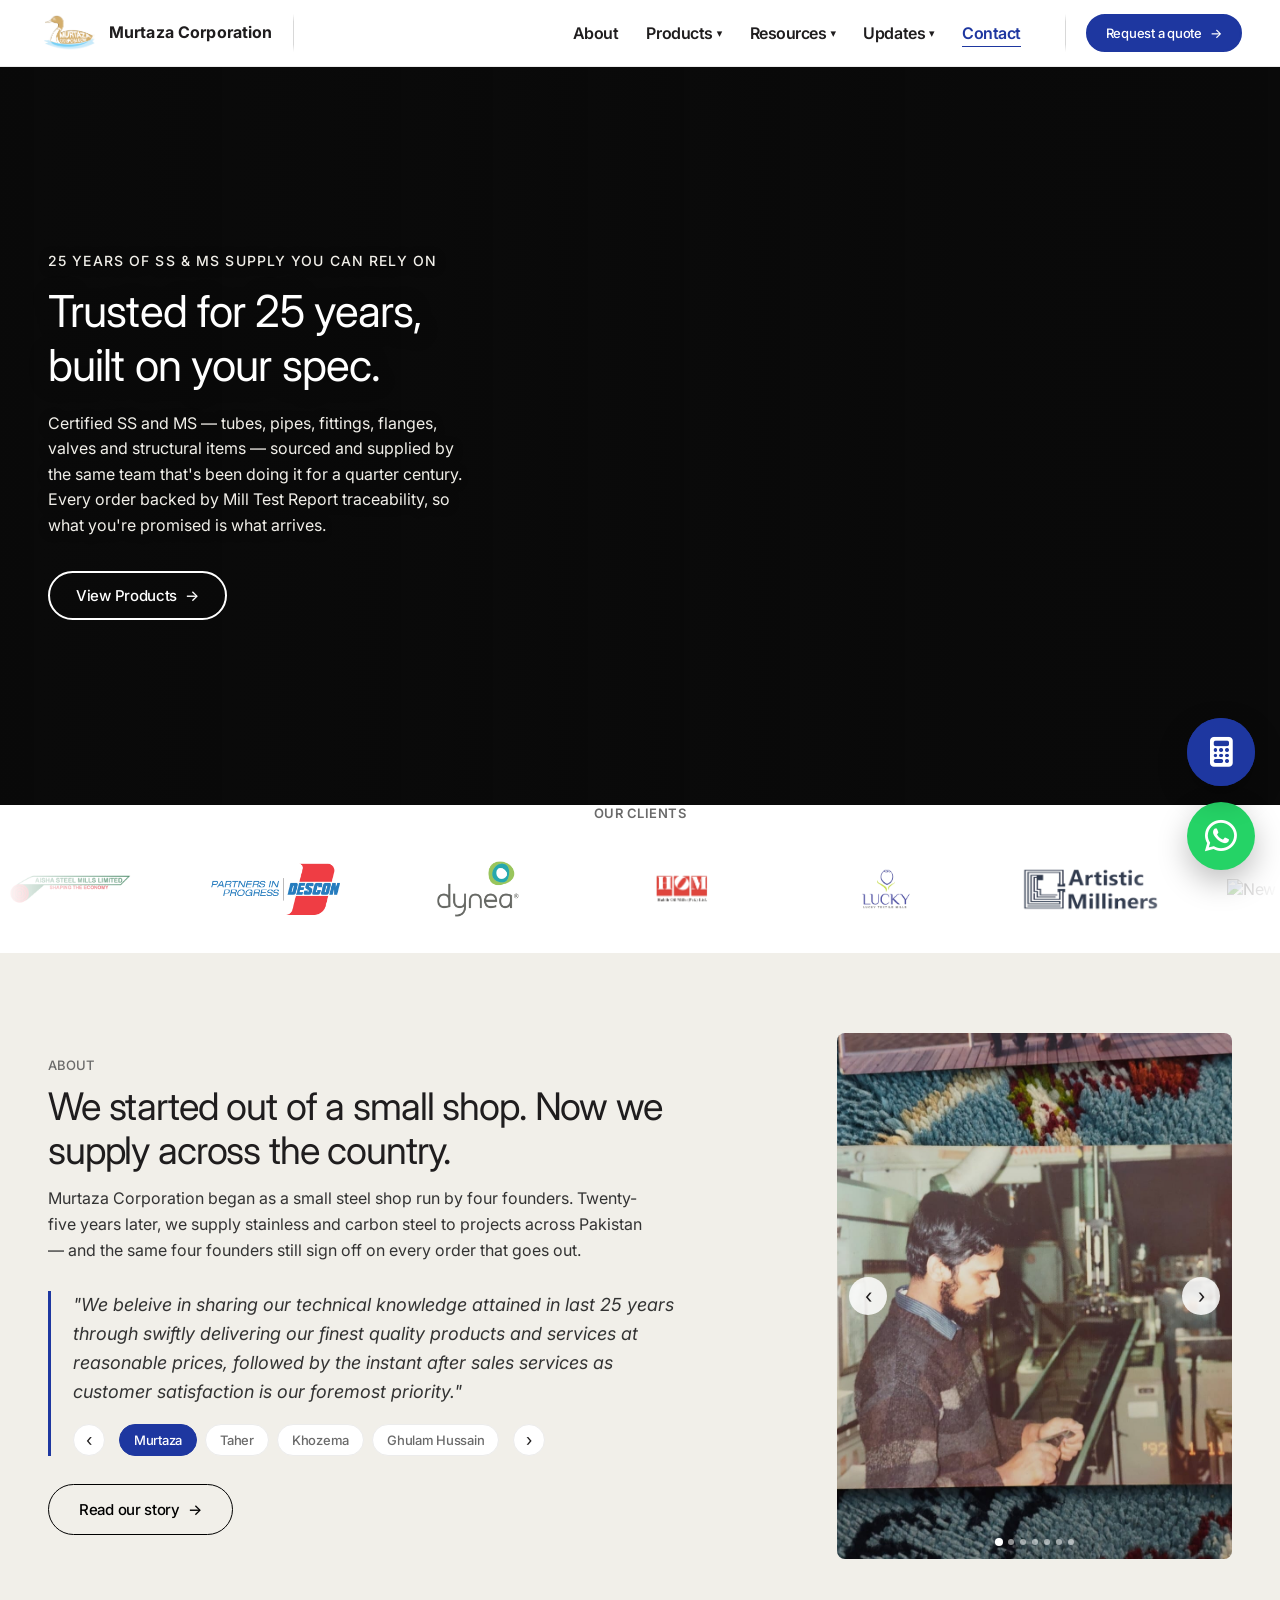
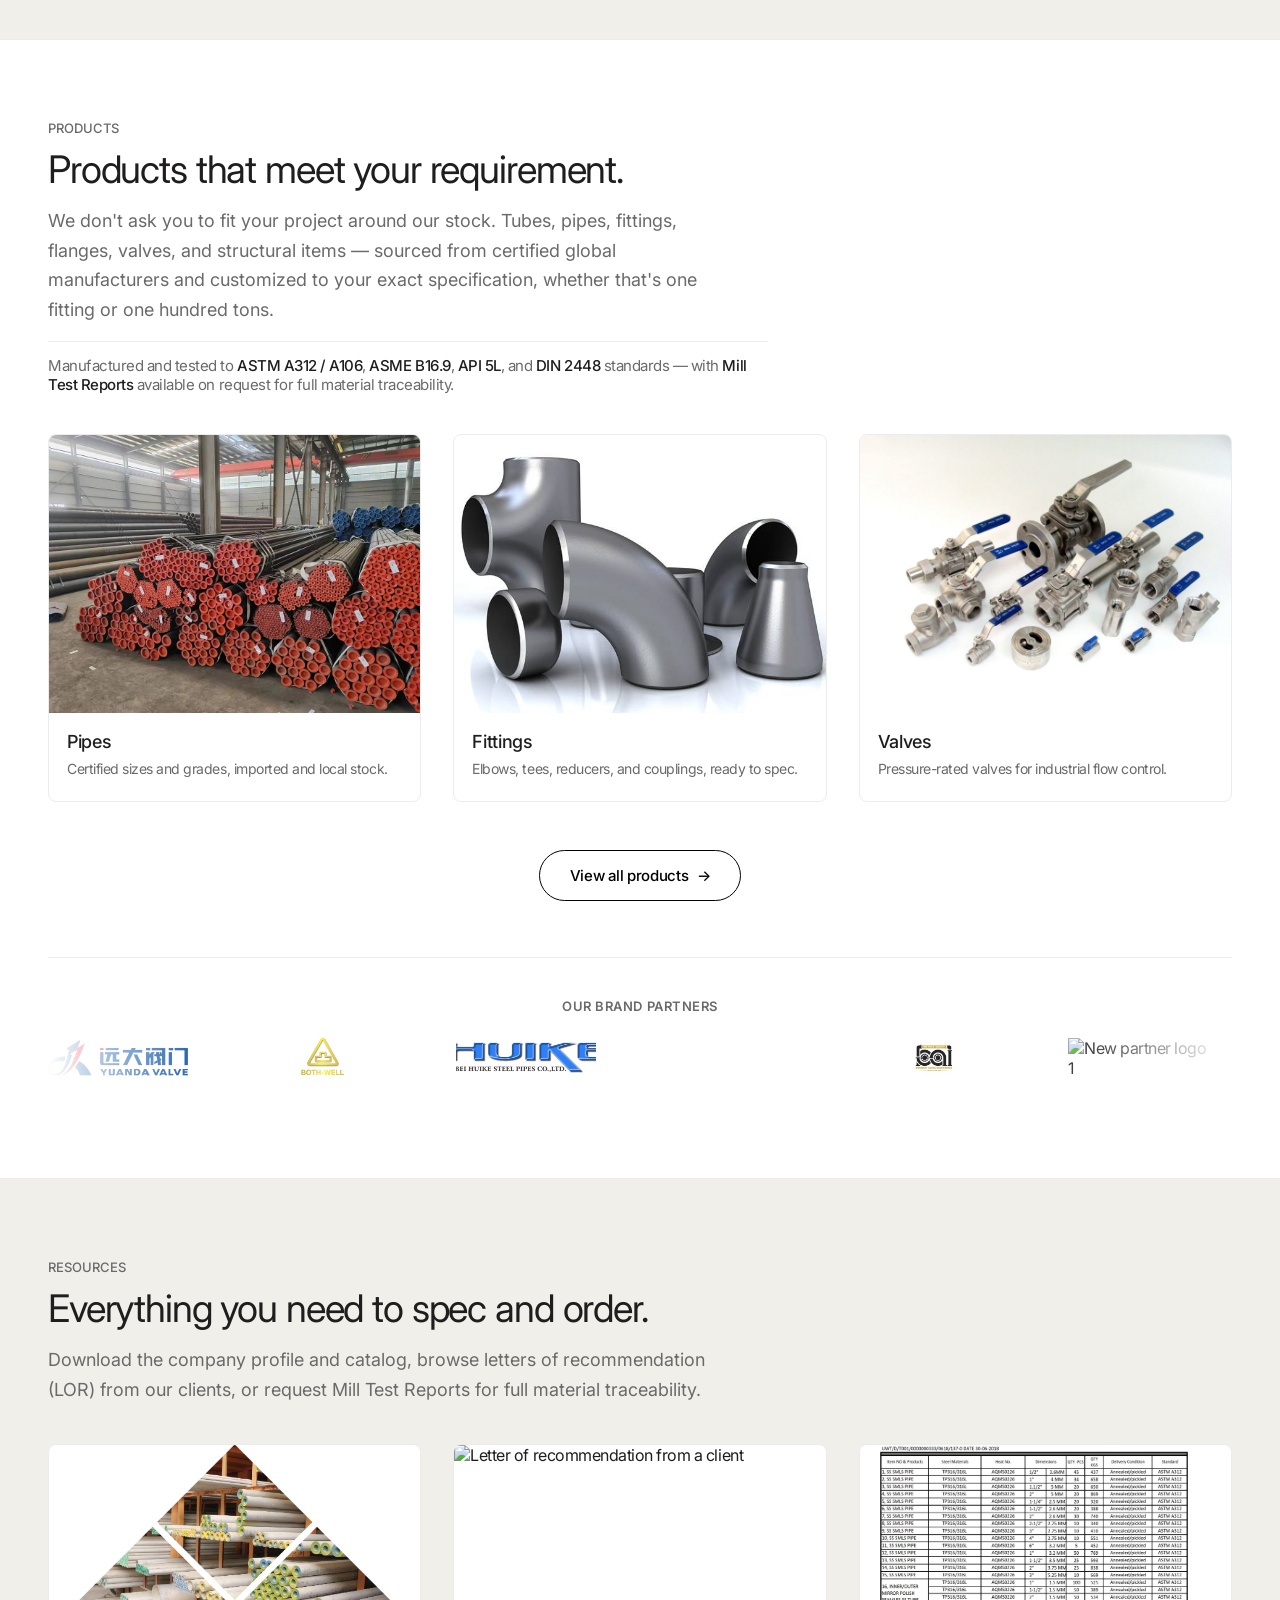
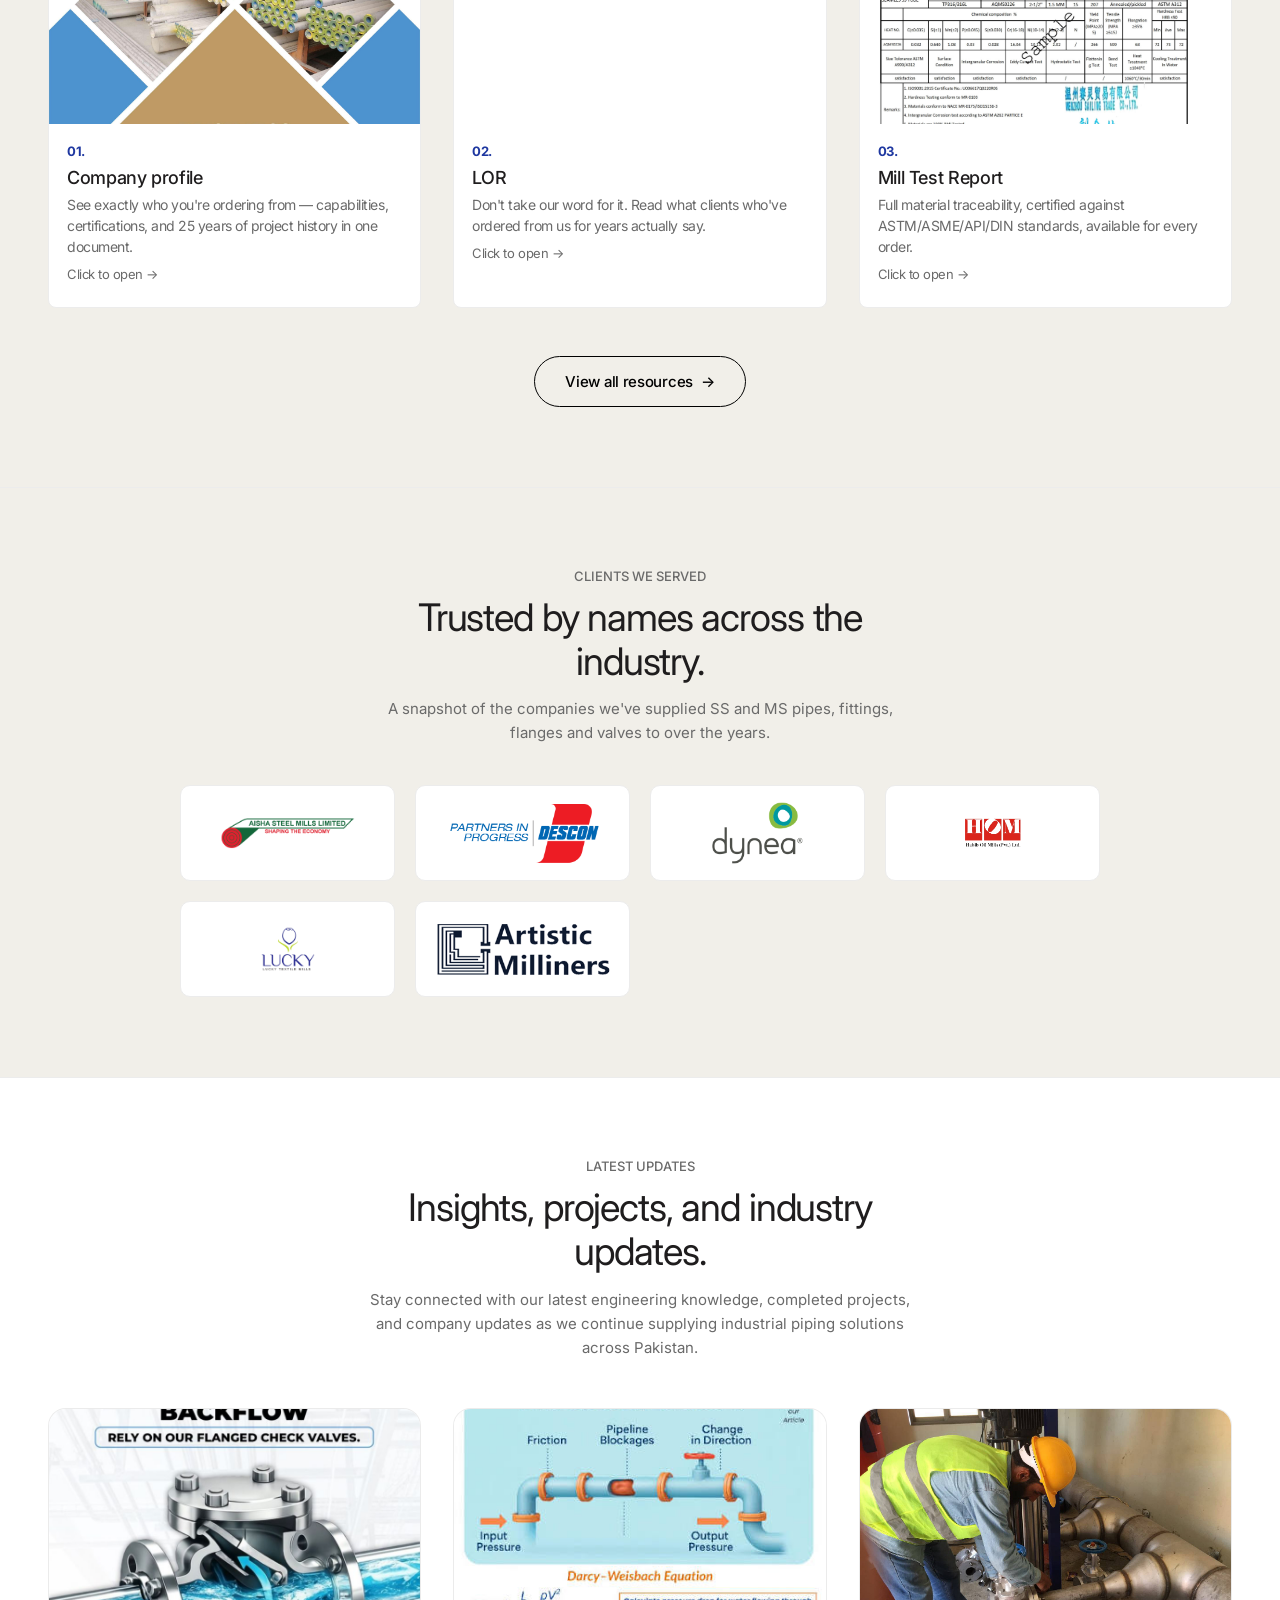
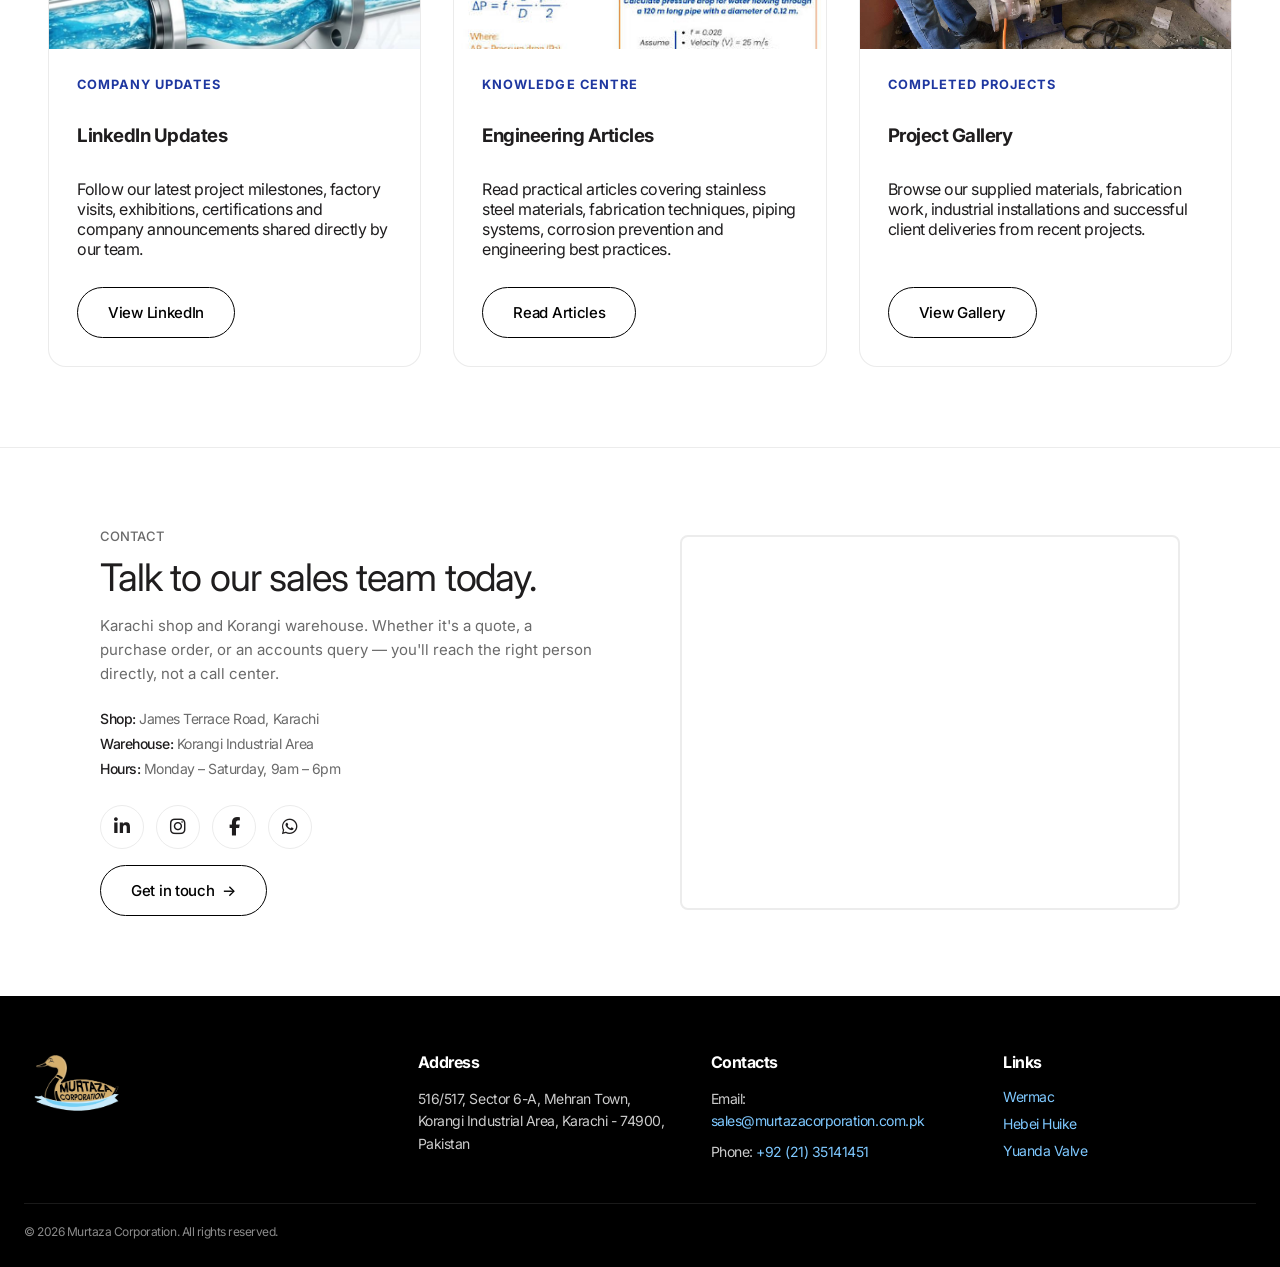
==== commit 01a9be03: "Update index.html" ====
--- a/index.html
+++ b/index.html
@@ -101,7 +101,7 @@
   </div>
 </section>
 
-<p class="clients-wrap-heading">Our Clients</p>
+<h2 class="clients-wrap-heading">Our Clients</h2>
 <div class="clients-wrap reveal" aria-label="Clients we've worked with">
   <div class="clients-track">
     <div class="clients-set">
@@ -116,7 +116,12 @@
       <div class="logo-box"><img src="Logos/new-client-3.png" alt="New client logo 3" /></div>
       <div class="logo-box"><img src="Logos/new-client-4.png" alt="New client logo 4" /></div>
       <div class="logo-box"><img src="Logos/new-client-5.png" alt="New client logo 5" /></div>
-      <!-- NEW-LOGO-SLOT: drop the 3 new company logos in here as
+      <div class="logo-box"><img src="Logos/new-client-6.png" alt="New client logo 6" /></div>
+      <div class="logo-box"><img src="Logos/new-client-7.png" alt="New client logo 7" /></div>
+      <div class="logo-box"><img src="Logos/new-client-8.png" alt="New client logo 8" /></div>
+      <div class="logo-box"><img src="Logos/new-client-9.png" alt="New client logo 9" /></div>
+      <div class="logo-box"><img src="Logos/new-client-10.png" alt="New client logo 10" /></div>
+      <!-- NEW-LOGO-SLOT: drop any further company logos in here as
            <div class="logo-box"><img src="Logos/your-file.png" alt="Company name" /></div>
            and mirror the same additions in the duplicate set below -->
     </div>
@@ -132,7 +137,12 @@
       <div class="logo-box"><img src="Logos/new-client-3.png" alt="New client logo 3" /></div>
       <div class="logo-box"><img src="Logos/new-client-4.png" alt="New client logo 4" /></div>
       <div class="logo-box"><img src="Logos/new-client-5.png" alt="New client logo 5" /></div>
-      <!-- duplicate the same 3 new logos here too, in the same order -->
+      <div class="logo-box"><img src="Logos/new-client-6.png" alt="New client logo 6" /></div>
+      <div class="logo-box"><img src="Logos/new-client-7.png" alt="New client logo 7" /></div>
+      <div class="logo-box"><img src="Logos/new-client-8.png" alt="New client logo 8" /></div>
+      <div class="logo-box"><img src="Logos/new-client-9.png" alt="New client logo 9" /></div>
+      <div class="logo-box"><img src="Logos/new-client-10.png" alt="New client logo 10" /></div>
+      <!-- duplicate the same logos here too, in the same order -->
     </div>
   </div>
 </div>
@@ -310,7 +320,7 @@
     </div>
 
     <div class="partners-wrap reveal">
-      <p class="eyebrow">Our Brand Partners</p>
+      <h2 class="clients-wrap-heading">Our Brand Partners</h2>
       <div class="clients-wrap" aria-label="Our brand partners">
         <div class="clients-track">
           <div class="clients-set">
@@ -323,6 +333,10 @@
             <div class="logo-box"><img src="Logos/new-partner-2.png" alt="New partner logo 2"></div>
             <div class="logo-box"><img src="Logos/new-partner-3.png" alt="New partner logo 3"></div>
             <div class="logo-box"><img src="Logos/new-partner-4.png" alt="New partner logo 4"></div>
+            <div class="logo-box"><img src="Logos/new-partner-5.png" alt="New partner logo 5"></div>
+            <div class="logo-box"><img src="Logos/new-partner-6.png" alt="New partner logo 6"></div>
+            <div class="logo-box"><img src="Logos/new-partner-7.png" alt="New partner logo 7"></div>
+            <div class="logo-box"><img src="Logos/new-partner-8.png" alt="New partner logo 8"></div>
             <!-- NEW-LOGO-SLOT: add new partner logos here as
                  <div class="logo-box"><img src="Logos/your-file.png" alt="Company name" /></div>
                  and mirror the same additions in the duplicate set below -->
@@ -337,6 +351,10 @@
             <div class="logo-box"><img src="Logos/new-partner-2.png" alt="New partner logo 2"></div>
             <div class="logo-box"><img src="Logos/new-partner-3.png" alt="New partner logo 3"></div>
             <div class="logo-box"><img src="Logos/new-partner-4.png" alt="New partner logo 4"></div>
+            <div class="logo-box"><img src="Logos/new-partner-5.png" alt="New partner logo 5"></div>
+            <div class="logo-box"><img src="Logos/new-partner-6.png" alt="New partner logo 6"></div>
+            <div class="logo-box"><img src="Logos/new-partner-7.png" alt="New partner logo 7"></div>
+            <div class="logo-box"><img src="Logos/new-partner-8.png" alt="New partner logo 8"></div>
             <!-- duplicate the same new partner logos here too, same order -->
           </div>
         </div>
--- a/style.css
+++ b/style.css
@@ -27,7 +27,7 @@
     --radius-lg:8px;
     --radius-full:9999px;
 
-    --page-max-width:1280px;
+    --page-max-width:1440px;
     --section-gap:80px;
   }
 
@@ -382,6 +382,15 @@
   }
 
   /* ---------- Client strip / marquee ---------- */
+  .clients-wrap-heading{
+    text-align:center;
+    font-size:13px;
+    font-weight:600;
+    letter-spacing:.04em;
+    text-transform:uppercase;
+    color:var(--color-stone);
+    margin:0 0 4px;
+  }
   .clients-wrap{
     padding:36px 0;
     -webkit-mask-image:linear-gradient(90deg, transparent 0%, #000 12%, #000 88%, transparent 100%);
@@ -400,7 +409,6 @@
     padding-right:64px;
     flex-shrink:0;
   }
-  .clients-wrap:hover .clients-track{animation-play-state:paused;}
   .clients-track .logo-box{
     display:flex;
     align-items:center;
@@ -642,9 +650,7 @@
   .card img{
     width:100%;
     aspect-ratio:4/3;
-    object-fit:contain;
-    background:#fafafa;
-    padding:10px;
+    object-fit:cover;
     box-sizing:border-box;
 
     transition:
@@ -709,56 +715,16 @@
   @media (max-width:760px){
     .resources-drawer{grid-template-columns:1fr;}
   }
-  /* ---------- Logo marquee (partners / brands strip) ---------- */
-  .logo-marquee{
+  /* ---------- Partners strip (rebuilt on the same proven mechanics
+     as the Our Clients carousel above, to avoid the old marquee's
+     seamless-loop bug) ---------- */
+  .partners-wrap{
     margin-top:56px;
     padding-top:40px;
     border-top:1px solid #ececec;
   }
-  .logo-marquee p.eyebrow{text-align:center;margin-bottom:24px;}
-  .logo-marquee-track-wrap{
-    overflow:hidden;
-    -webkit-mask-image:linear-gradient(90deg, transparent, #000 8%, #000 92%, transparent);
-    mask-image:linear-gradient(90deg, transparent, #000 8%, #000 92%, transparent);
-  }
-  .logo-marquee-track{
-    display:flex;
-    align-items:center;
-    width:max-content;
-    will-change:transform;
-    animation:logoScroll 28s linear infinite;
-  }
-  .logo-marquee-set{
-    display:flex;align-items:center;gap:56px;
-    padding-right:56px;
-    flex-shrink:0;
-  }
-  .logo-marquee-track .logo-box{
-    display:flex;
-    align-items:center;
-    justify-content:center;
-    width:140px;
-    height:56px;
-    flex-shrink:0;
-  }
-  .logo-marquee-track img{
-    max-height:100%;
-    max-width:100%;
-    width:auto;height:auto;
-    object-fit:contain;
-    transition:transform .2s ease;
-  }
-  .logo-marquee-track .logo-box:hover img{transform:scale(1.06);}
-  /* Two self-contained .logo-marquee-set wrappers, each with its own
-     trailing gap, so -50% always lands exactly on a full set boundary
-     no matter how many logos are added. */
-  @keyframes logoScroll{
-    from{transform:translateX(0);}
-    to{transform:translateX(-50%);}
-  }
-  @media (prefers-reduced-motion: reduce){
-    .logo-marquee-track{animation:none;}
-  }
+  .partners-wrap p.eyebrow{text-align:center;margin-bottom:24px;}
+  .partners-wrap .clients-wrap{padding:12px 0;}
 
   /* ---------- Track record gallery ---------- */
   .gallery{
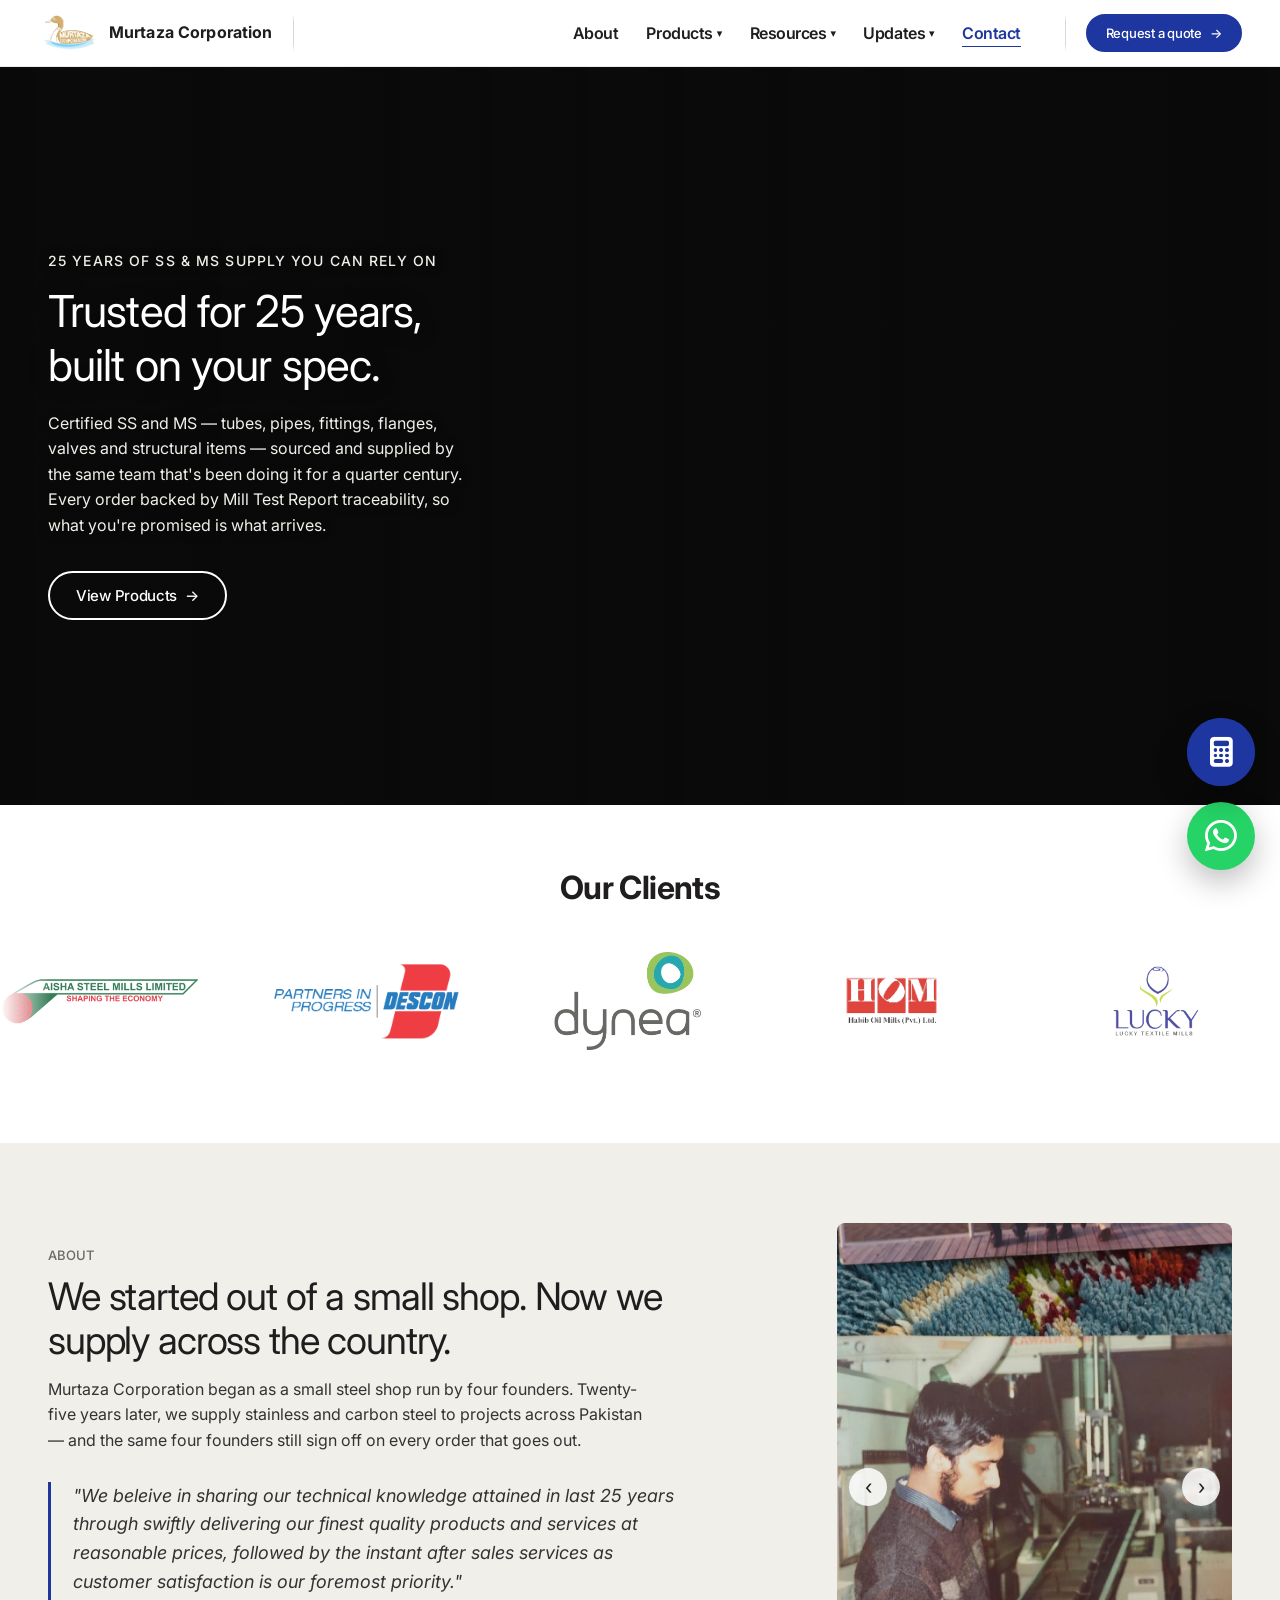
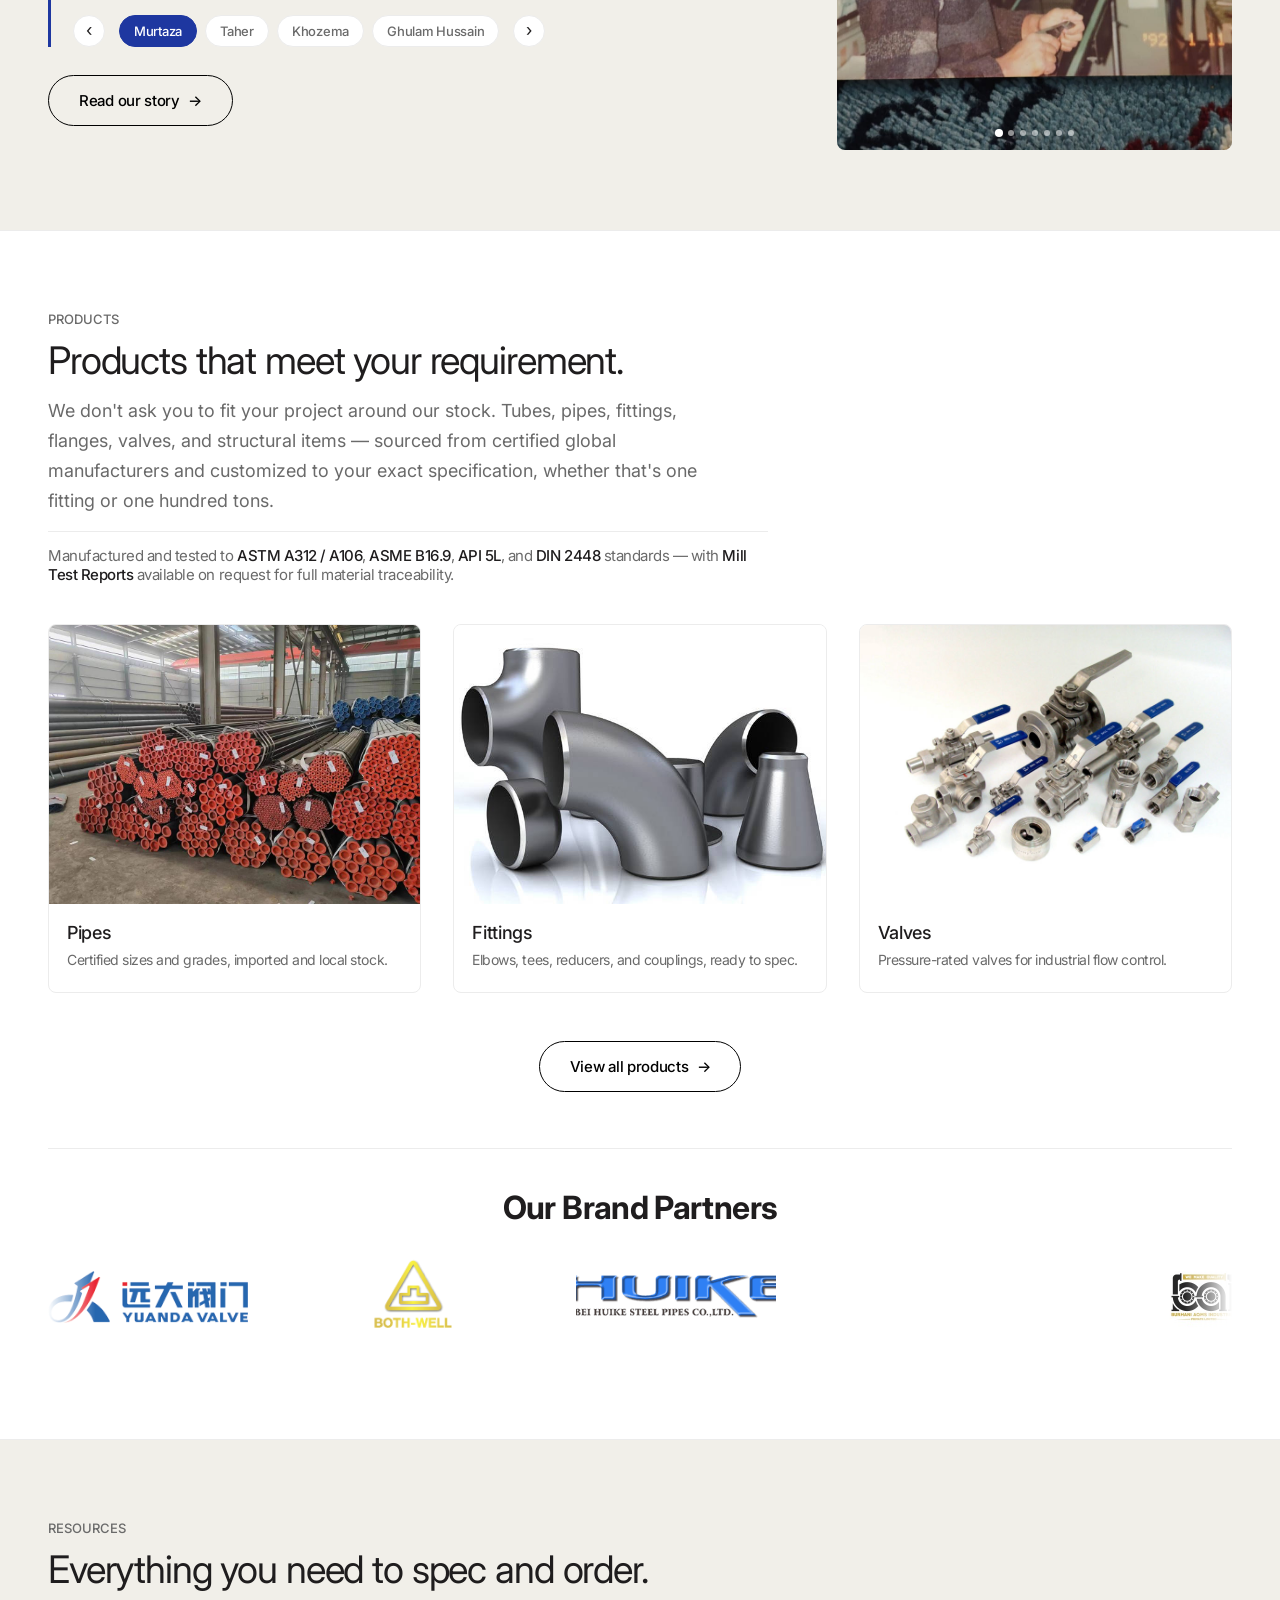
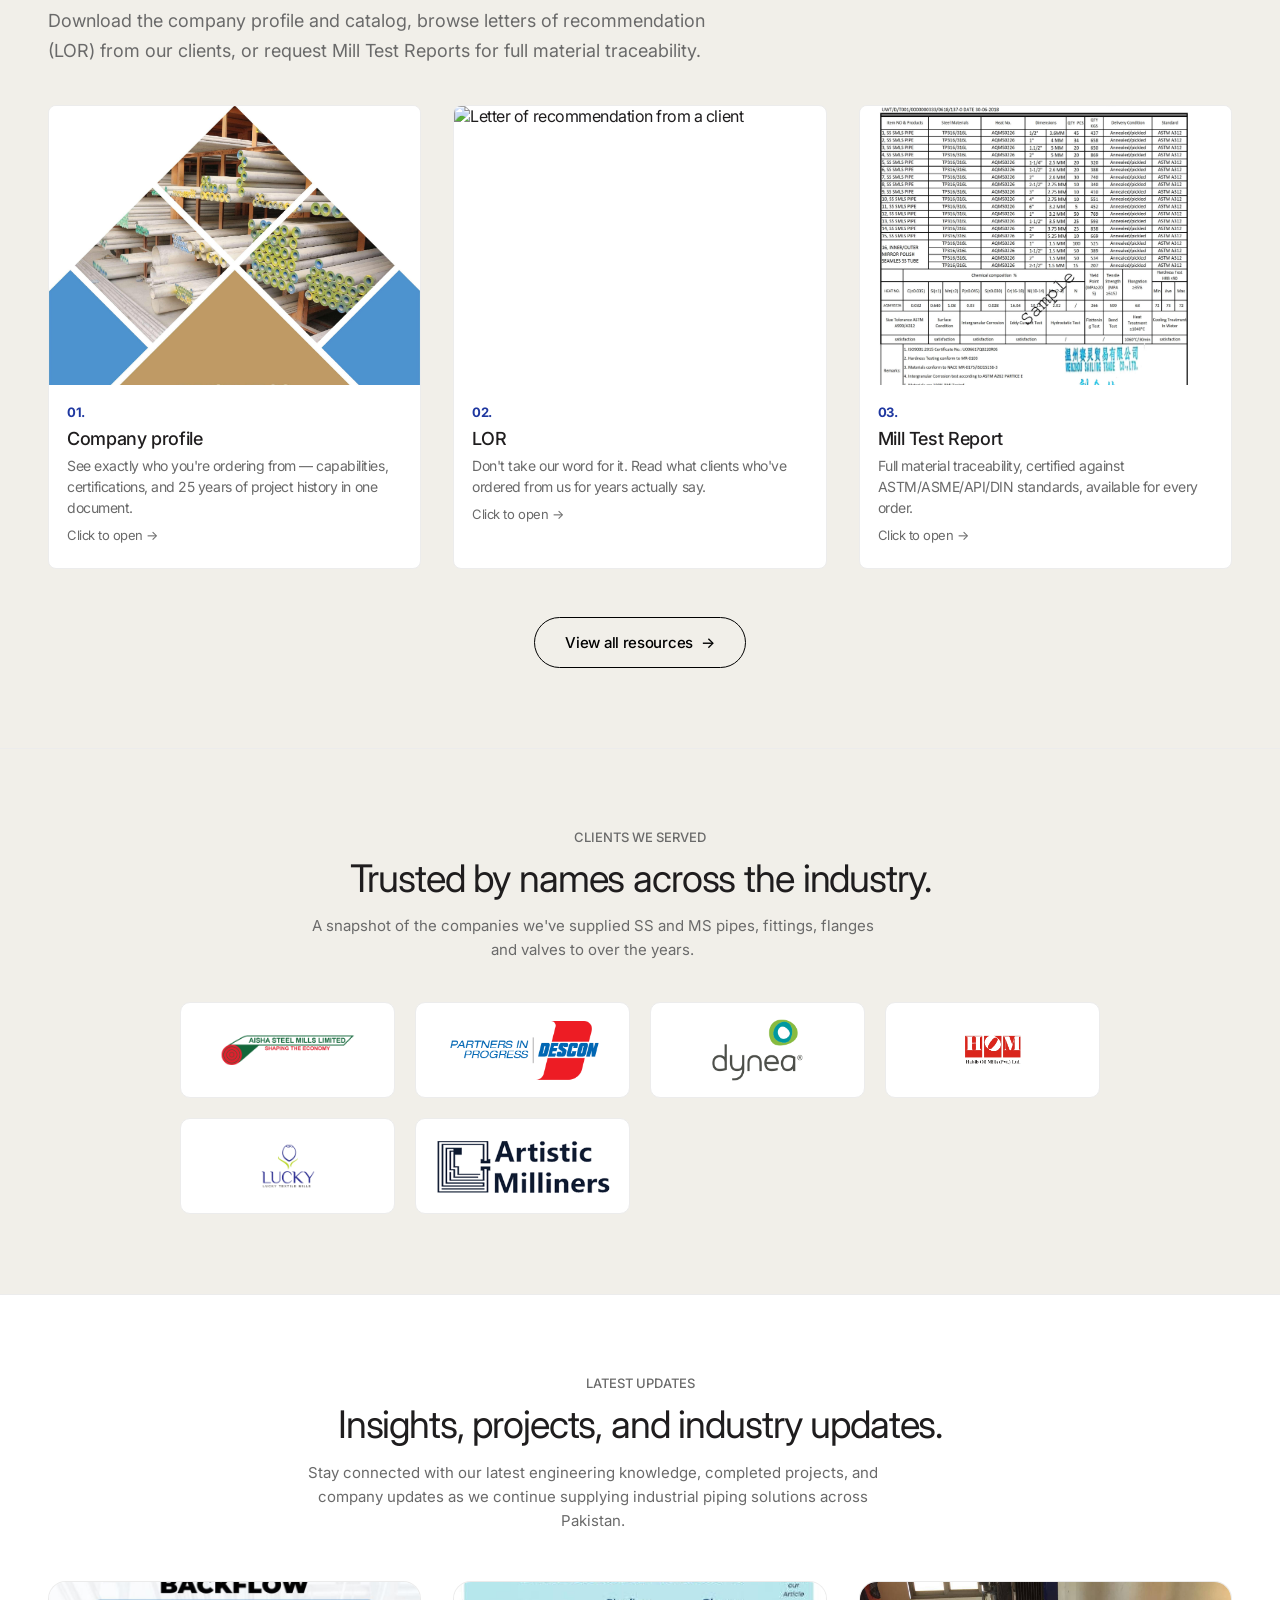
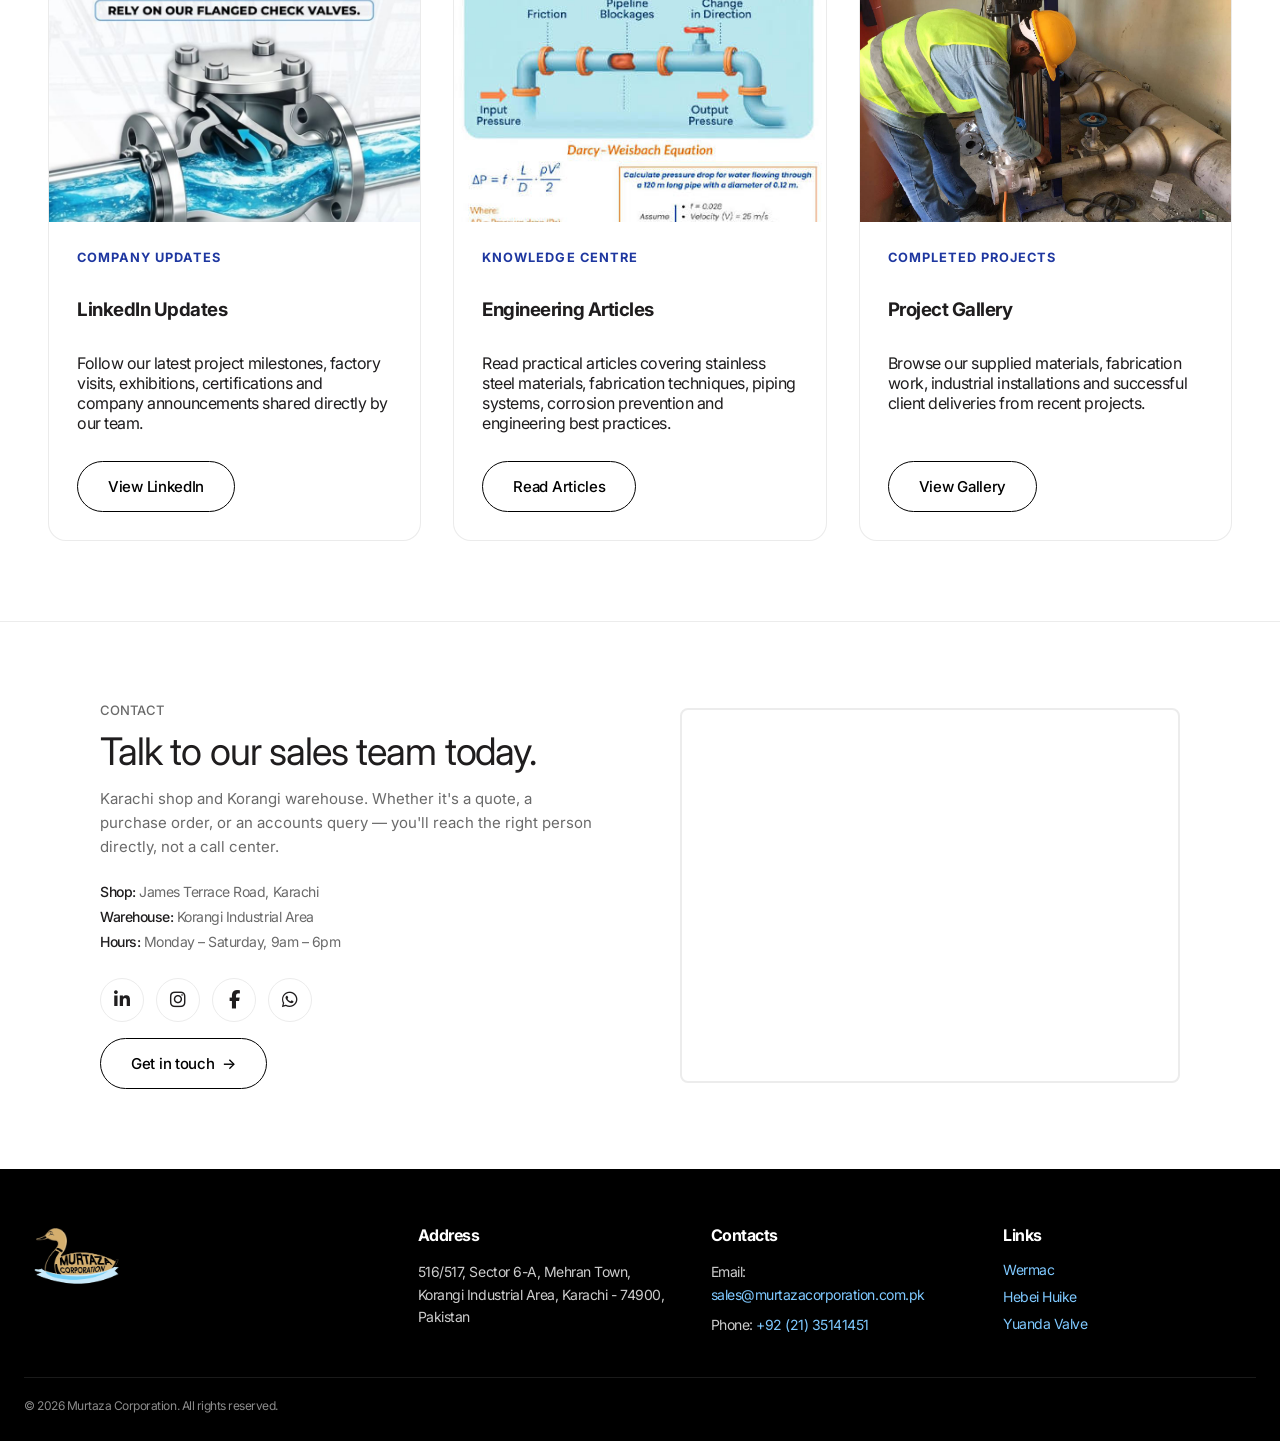
==== commit 3b506098: "Add files via upload" ====
--- a/index.html
+++ b/index.html
@@ -101,8 +101,9 @@
   </div>
 </section>
 
-<h2 class="clients-wrap-heading">Our Clients</h2>
-<div class="clients-wrap reveal" aria-label="Clients we've worked with">
+<section class="clients-section">
+  <h2 class="clients-wrap-heading">Our Clients</h2>
+  <div class="clients-wrap reveal" aria-label="Clients we've worked with">
   <div class="clients-track">
     <div class="clients-set">
       <div class="logo-box"><img src="Logos/aisha-340x156.png" alt="Aisha Steel Mills Limited" /></div>
@@ -146,6 +147,7 @@
     </div>
   </div>
 </div>
+</section>
 
 <section class="block band-bone" id="about">
   <div class="wrap">
--- a/style.css
+++ b/style.css
@@ -27,7 +27,7 @@
     --radius-lg:8px;
     --radius-full:9999px;
 
-    --page-max-width:1440px;
+    --page-max-width:1560px;
     --section-gap:80px;
   }
 
@@ -382,19 +382,26 @@
   }
 
   /* ---------- Client strip / marquee ---------- */
+  .clients-section{
+    background:#ffffff;
+    padding:64px 0 56px;
+  }
   .clients-wrap-heading{
     text-align:center;
-    font-size:13px;
-    font-weight:600;
-    letter-spacing:.04em;
-    text-transform:uppercase;
-    color:var(--color-stone);
-    margin:0 0 4px;
+    font-size:26px;
+    font-weight:700;
+    letter-spacing:-0.02em;
+    line-height:1.2;
+    color:var(--color-ink);
+    margin:0 0 8px;
+  }
+  @media (min-width:640px){
+    .clients-wrap-heading{font-size:32px;}
   }
   .clients-wrap{
     padding:36px 0;
-    -webkit-mask-image:linear-gradient(90deg, transparent 0%, #000 12%, #000 88%, transparent 100%);
-    mask-image:linear-gradient(90deg, transparent 0%, #000 12%, #000 88%, transparent 100%);
+    -webkit-mask-image:linear-gradient(90deg, transparent 0%, #000 4%, #000 96%, transparent 100%);
+    mask-image:linear-gradient(90deg, transparent 0%, #000 4%, #000 96%, transparent 100%);
     overflow:hidden;
   }
   .clients-track{
@@ -403,24 +410,33 @@
     width:max-content;
     will-change:transform;
     animation:clientsScroll 26s linear infinite;
+    /* Always keep scrolling — never pause on hover, even if something else tries to pause it */
+    animation-play-state:running !important;
+  }
+  .clients-wrap:hover .clients-track,
+  .clients-track:hover{
+    animation-play-state:running !important;
   }
   .clients-set{
     display:flex;align-items:center;gap:64px;
     padding-right:64px;
     flex-shrink:0;
   }
+  /* Fixed logo card size — 200x100px. Export/crop logo files close to this
+     size (transparent background, minimal padding) so they fill the card
+     cleanly. This size is fixed in pixels and does not auto-shrink or
+     auto-scale on different screens/resolutions. */
   .clients-track .logo-box{
     display:flex;
     align-items:center;
     justify-content:center;
-    width:140px;
-    height:56px;
+    width:200px;
+    height:100px;
     flex-shrink:0;
   }
   .clients-track img{
-    max-height:100%;
-    max-width:100%;
-    width:auto;height:auto;
+    width:100%;
+    height:100%;
     object-fit:contain;
     opacity:.85;
     transition:opacity .25s ease, transform .2s ease;
@@ -437,7 +453,7 @@
     to{transform:translateX(-50%);}
   }
   @media (prefers-reduced-motion: reduce){
-    .clients-track{animation:none;}
+    .clients-track{animation:none !important;}
   }
 
   /* ---------- Clients we served (collage) ---------- */
@@ -475,7 +491,7 @@
   /* section.block padding + border now defined above, near button styles */
   .band-bone{background:var(--color-bone);}
 
-  .section-head{max-width:560px;margin:0 auto 40px;text-align:center;}
+  .section-head{max-width:680px;margin:0 auto 40px;text-align:center;}
   .eyebrow{
     font-size:13px;font-weight:500;text-transform:uppercase;letter-spacing:0;
     color:var(--color-stone);margin:0 0 12px;
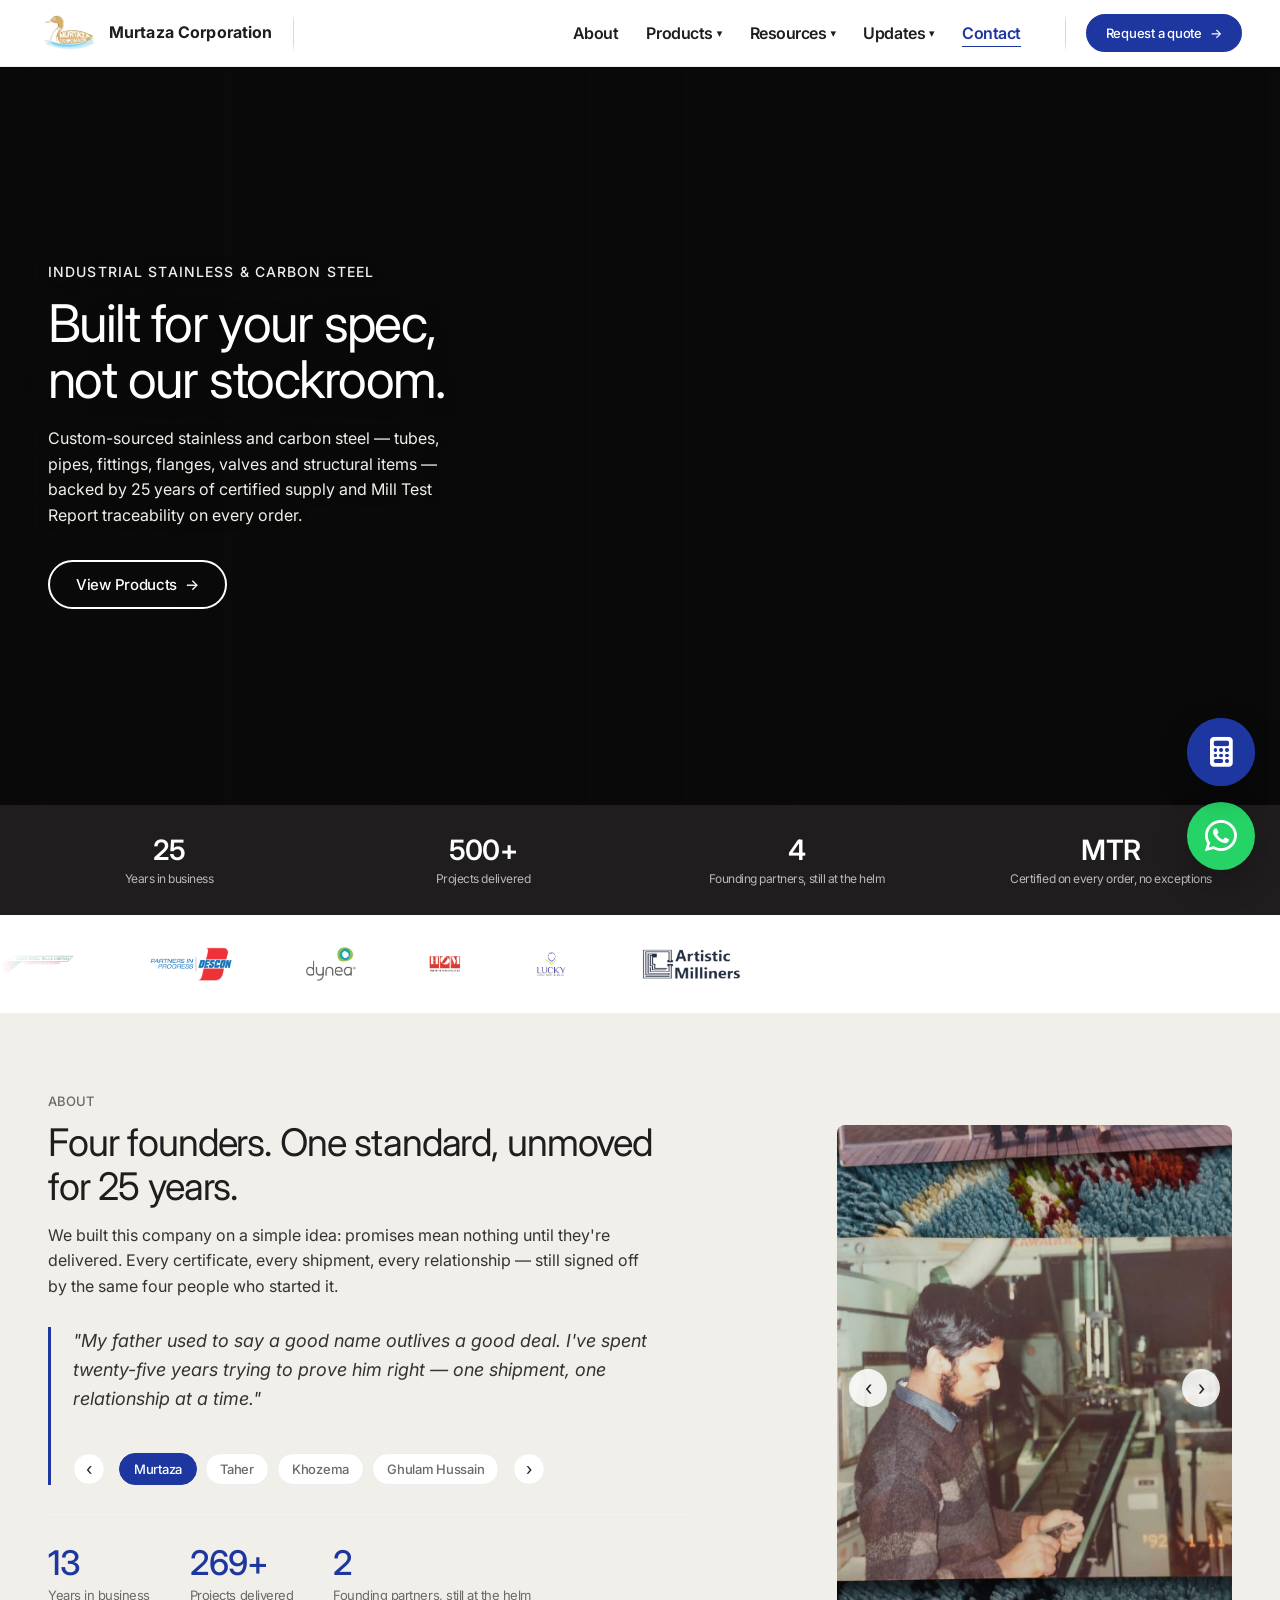
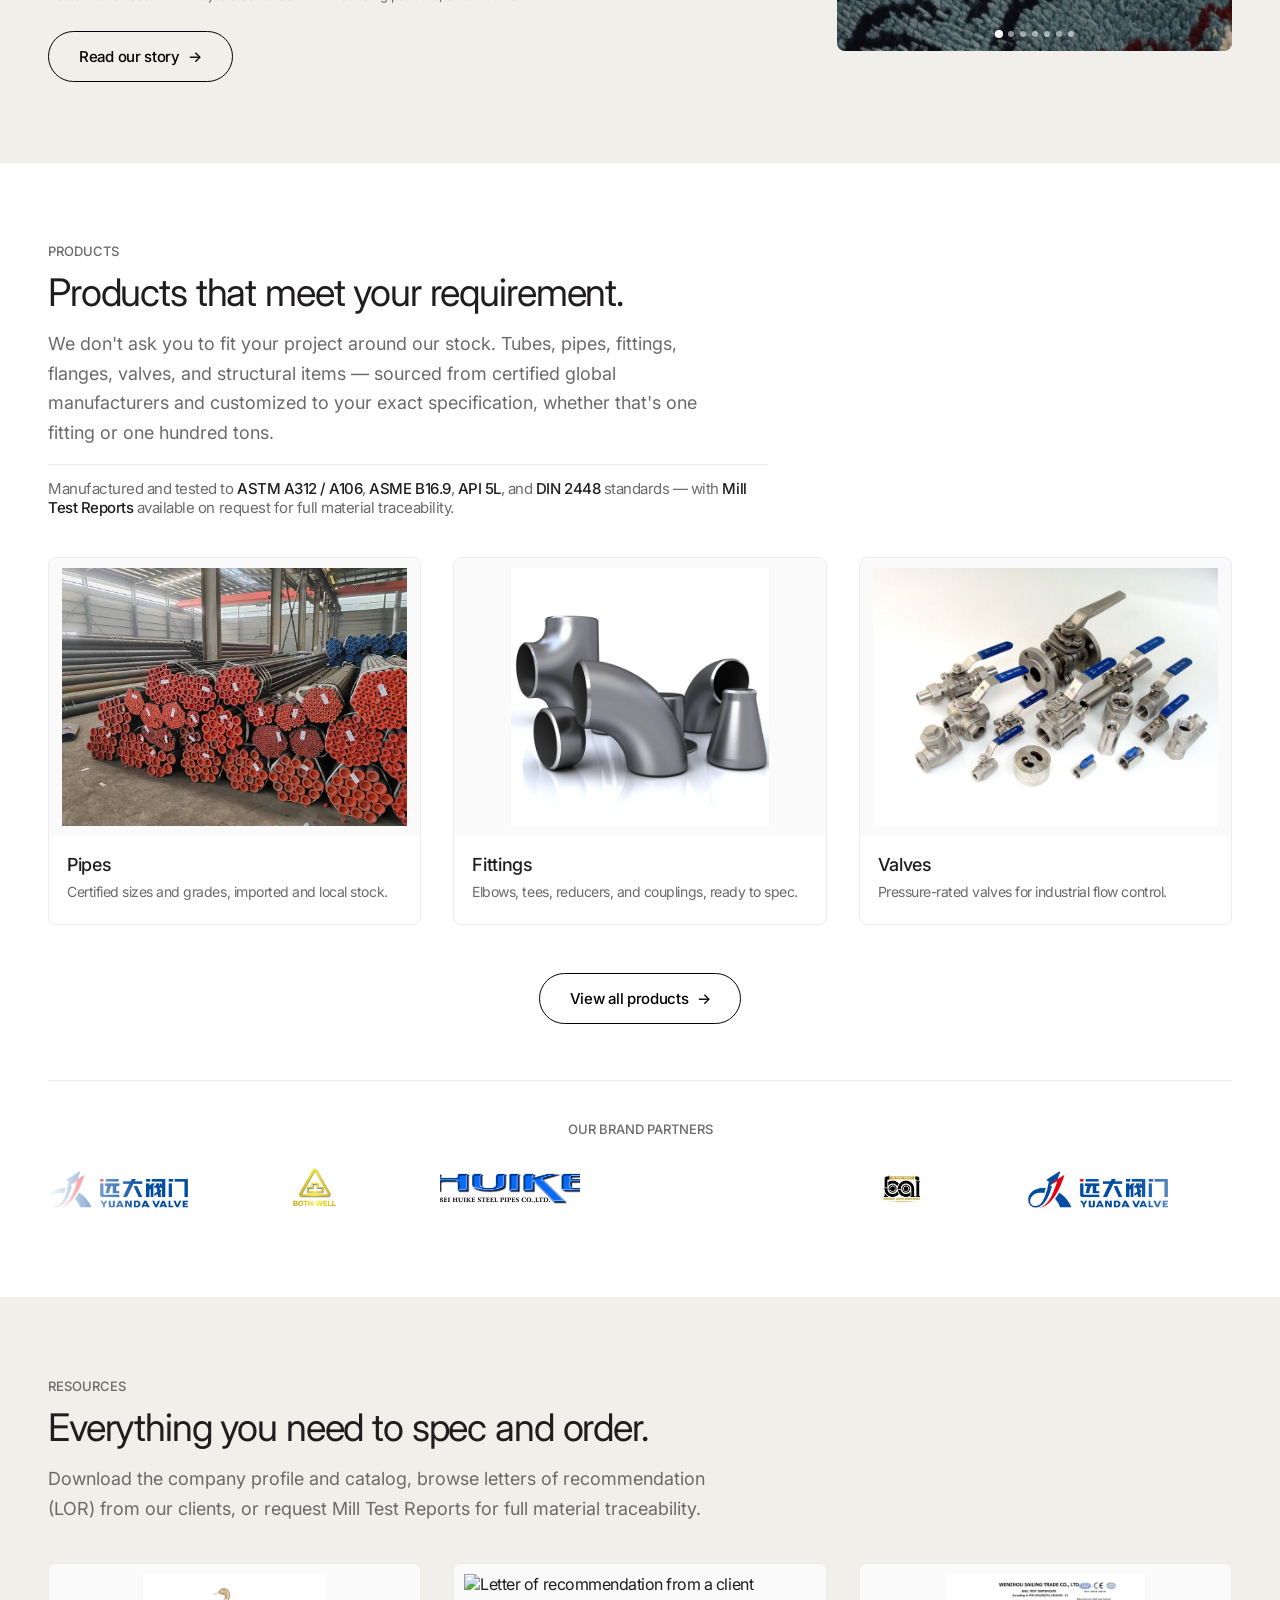
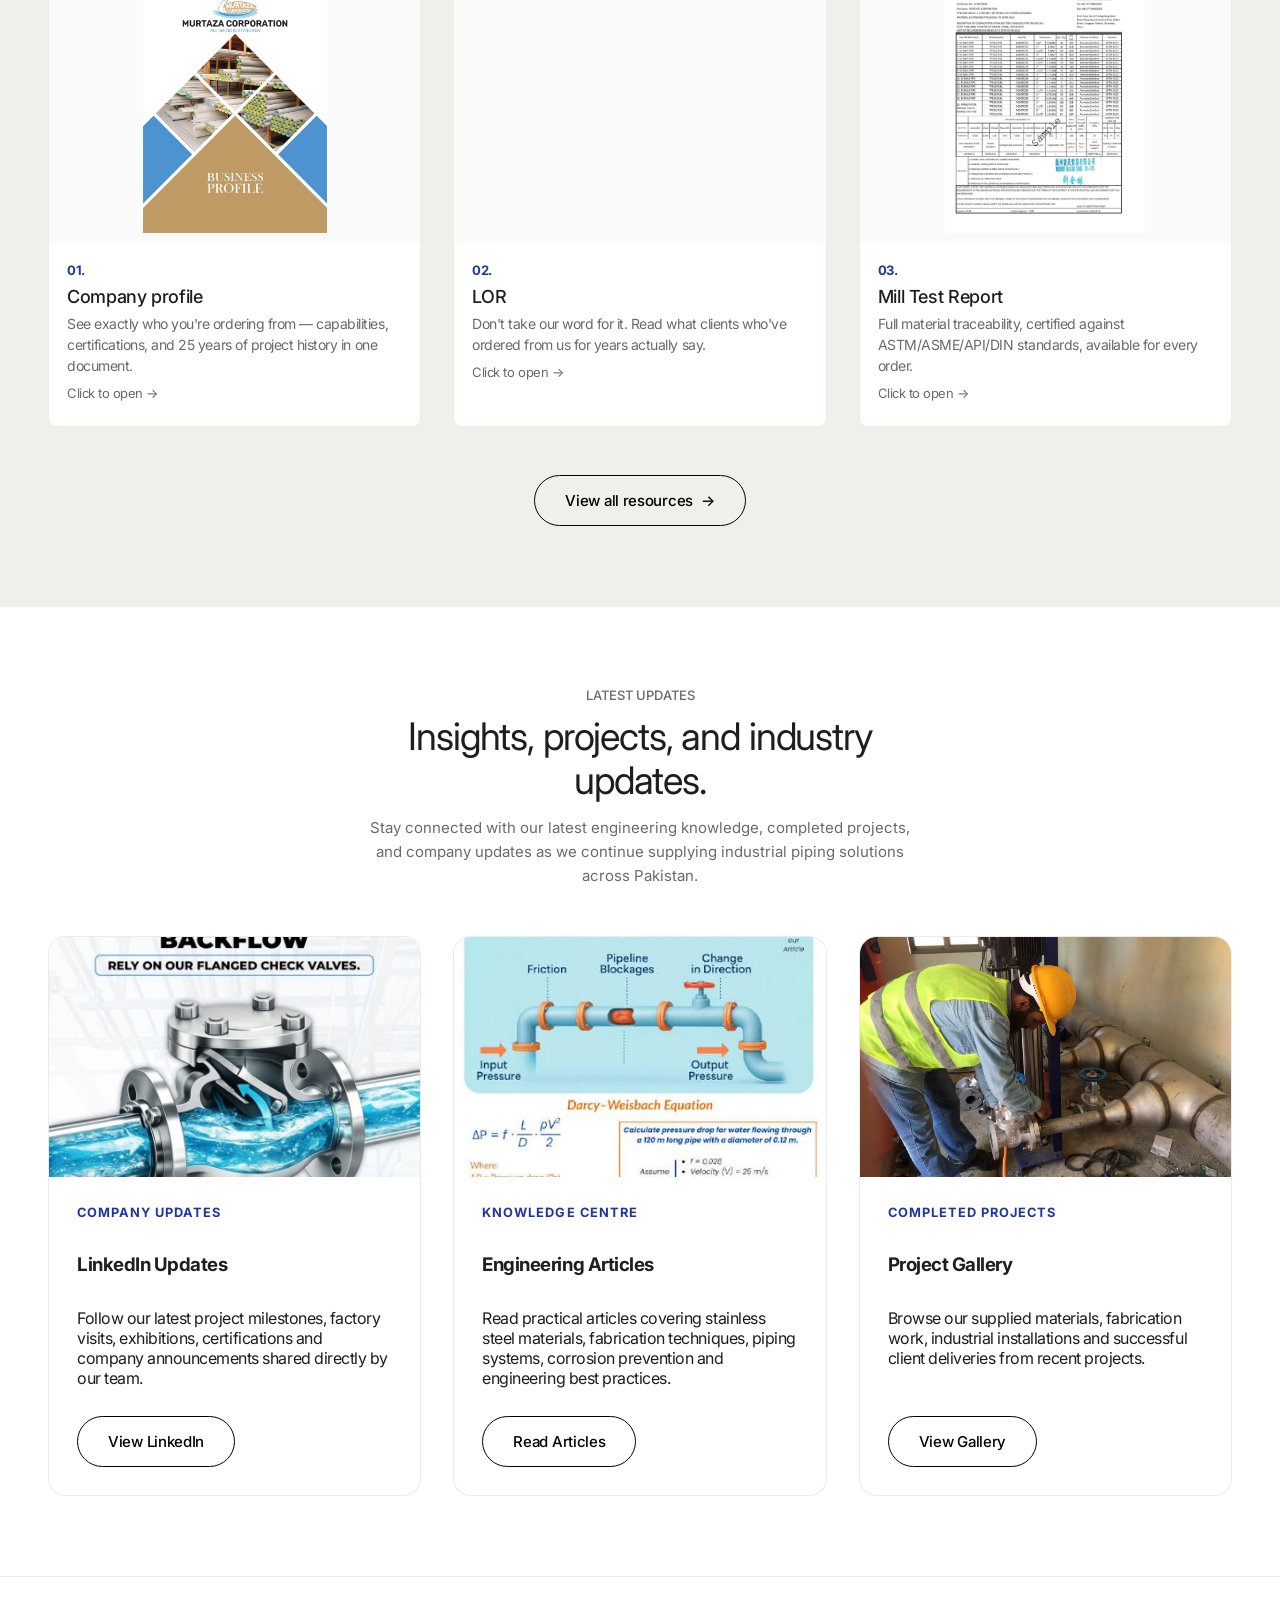
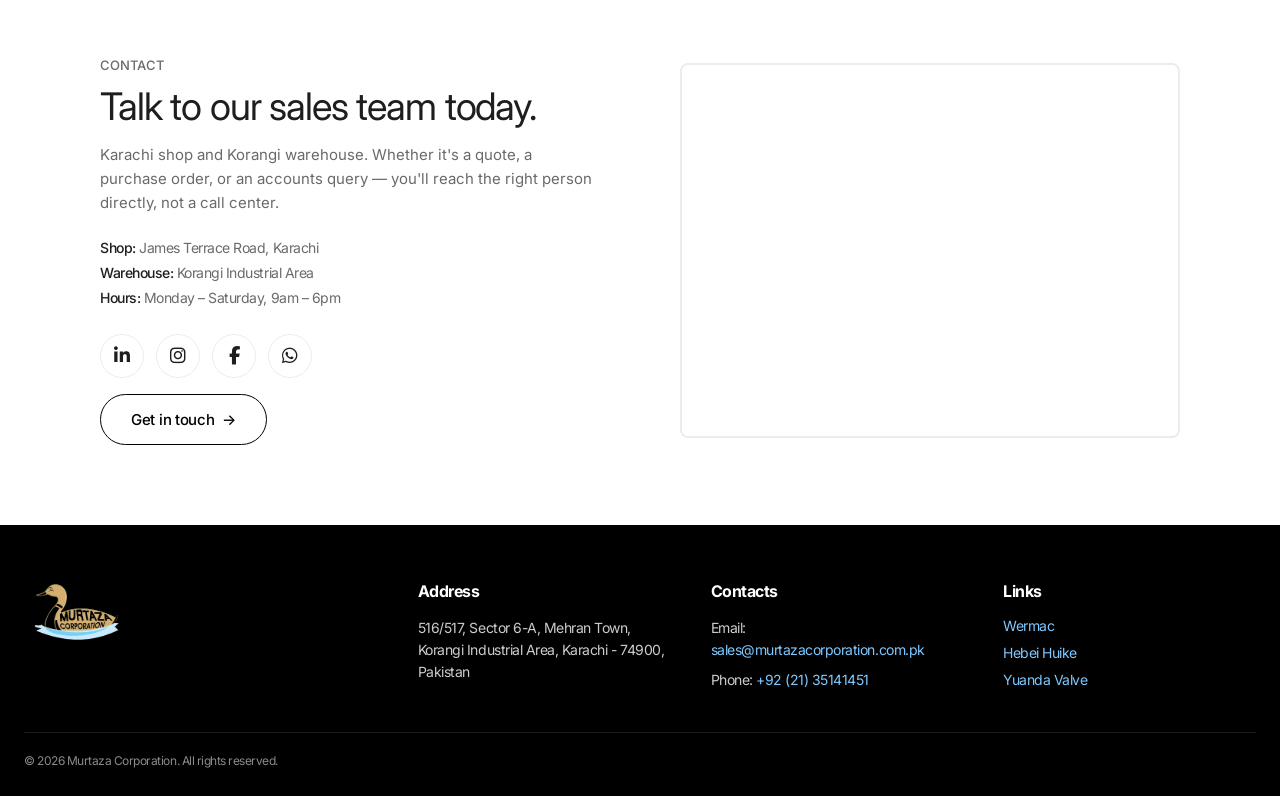
==== commit 7386a552: "Add files via upload" ====
--- a/index.html
+++ b/index.html
@@ -87,9 +87,9 @@
     </video>
   </div>
   <div class="hero-content">
-    <p class="eyebrow">25 years of SS &amp; MS supply you can rely on</p>
-    <h1>Trusted for 25 years, built on your spec.</h1>
-    <p class="sub">Certified SS and MS — tubes, pipes, fittings, flanges, valves and structural items — sourced and supplied by the same team that's been doing it for a quarter century. Every order backed by Mill Test Report traceability, so what you're promised is what arrives.</p>
+    <p class="eyebrow">Industrial stainless &amp; carbon steel</p>
+    <h1>Built for your spec,<br/>not our stockroom.</h1>
+    <p class="sub">Custom-sourced stainless and carbon steel — tubes, pipes, fittings, flanges, valves and structural items — backed by 25 years of certified supply and Mill Test Report traceability on every order.</p>
     <div class="hero-actions">
 
     <a href="#products" class="btn btn-ghost">
@@ -101,75 +101,47 @@
   </div>
 </section>
 
-<section class="clients-section">
-  <h2 class="clients-wrap-heading">Our Clients</h2>
-  <div class="clients-wrap reveal" aria-label="Clients we've worked with">
+<div class="trust-bar reveal">
+  <div class="wrap trust-bar-inner">
+    <div class="trust-stat"><div class="n">25</div><div class="l">Years in business</div></div>
+    <div class="trust-stat"><div class="n">500+</div><div class="l">Projects delivered</div></div>
+    <div class="trust-stat"><div class="n">4</div><div class="l">Founding partners, still at the helm</div></div>
+    <div class="trust-stat"><div class="n">MTR</div><div class="l">Certified on every order, no exceptions</div></div>
+  </div>
+</div>
+
+<div class="clients-wrap reveal" aria-label="Clients we've worked with">
   <div class="clients-track">
-    <div class="clients-set">
-      <div class="logo-box"><img src="Logos/aisha-340x156.png" alt="Aisha Steel Mills Limited" /></div>
-      <div class="logo-box"><img src="Logos/descon-504x195.png" alt="Descon" /></div>
-      <div class="logo-box"><img src="Logos/dynea-292x198.png" alt="Dynea" /></div>
-      <div class="logo-box"><img src="Logos/hom-1-225x225.png" alt="Habib Oil Mills" /></div>
-      <div class="logo-box"><img src="Logos/lucky-308x308.png" alt="Lucky Textile Mills" /></div>
-      <div class="logo-box"><img src="Logos/milliner-1-300x100.png" alt="Artistic Milliners" /></div>
-      <div class="logo-box"><img src="Logos/new-client-1.png" alt="New client logo 1" /></div>
-      <div class="logo-box"><img src="Logos/new-client-2.png" alt="New client logo 2" /></div>
-      <div class="logo-box"><img src="Logos/new-client-3.png" alt="New client logo 3" /></div>
-      <div class="logo-box"><img src="Logos/new-client-4.png" alt="New client logo 4" /></div>
-      <div class="logo-box"><img src="Logos/new-client-5.png" alt="New client logo 5" /></div>
-      <div class="logo-box"><img src="Logos/new-client-6.png" alt="New client logo 6" /></div>
-      <div class="logo-box"><img src="Logos/new-client-7.png" alt="New client logo 7" /></div>
-      <div class="logo-box"><img src="Logos/new-client-8.png" alt="New client logo 8" /></div>
-      <div class="logo-box"><img src="Logos/new-client-9.png" alt="New client logo 9" /></div>
-      <div class="logo-box"><img src="Logos/new-client-10.png" alt="New client logo 10" /></div>
-      <!-- NEW-LOGO-SLOT: drop any further company logos in here as
-           <div class="logo-box"><img src="Logos/your-file.png" alt="Company name" /></div>
-           and mirror the same additions in the duplicate set below -->
-    </div>
-    <div class="clients-set" aria-hidden="true">
-      <div class="logo-box"><img src="Logos/aisha-340x156.png" alt="Aisha Steel Mills Limited" /></div>
-      <div class="logo-box"><img src="Logos/descon-504x195.png" alt="Descon" /></div>
-      <div class="logo-box"><img src="Logos/dynea-292x198.png" alt="Dynea" /></div>
-      <div class="logo-box"><img src="Logos/hom-1-225x225.png" alt="Habib Oil Mills" /></div>
-      <div class="logo-box"><img src="Logos/lucky-308x308.png" alt="Lucky Textile Mills" /></div>
-      <div class="logo-box"><img src="Logos/milliner-1-300x100.png" alt="Artistic Milliners" /></div>
-      <div class="logo-box"><img src="Logos/new-client-1.png" alt="New client logo 1" /></div>
-      <div class="logo-box"><img src="Logos/new-client-2.png" alt="New client logo 2" /></div>
-      <div class="logo-box"><img src="Logos/new-client-3.png" alt="New client logo 3" /></div>
-      <div class="logo-box"><img src="Logos/new-client-4.png" alt="New client logo 4" /></div>
-      <div class="logo-box"><img src="Logos/new-client-5.png" alt="New client logo 5" /></div>
-      <div class="logo-box"><img src="Logos/new-client-6.png" alt="New client logo 6" /></div>
-      <div class="logo-box"><img src="Logos/new-client-7.png" alt="New client logo 7" /></div>
-      <div class="logo-box"><img src="Logos/new-client-8.png" alt="New client logo 8" /></div>
-      <div class="logo-box"><img src="Logos/new-client-9.png" alt="New client logo 9" /></div>
-      <div class="logo-box"><img src="Logos/new-client-10.png" alt="New client logo 10" /></div>
-      <!-- duplicate the same logos here too, in the same order -->
-    </div>
-  </div>
-</div>
-</section>
+    <img src="Logos/aisha-340x156.png" alt="Aisha Steel Mills Limited" />
+     <img src="Logos/descon-504x195.png" alt="Descon" />
+    <img src="Logos/dynea-292x198.png" alt="Dynea" />
+    <img src="Logos/hom-1-225x225.png" alt="Habib Oil Mills" />
+    <img src="Logos/lucky-308x308.png" alt="Lucky Textile Mills" />
+    <img src="Logos/milliner-1-300x100.png" alt="Artistic Milliners" />
+  </div>
+</div>
 
 <section class="block band-bone" id="about">
   <div class="wrap">
     <div class="about-grid">
       <div class="about-copy reveal">
         <p class="eyebrow">About</p>
-        <h2 class="heading" style="text-align:left;">We started out of a small shop. Now we supply across the country.</h2>
-        <p class="about-intro">Murtaza Corporation began as a small steel shop run by four founders. Twenty-five years later, we supply stainless and carbon steel to projects across Pakistan — and the same four founders still sign off on every order that goes out.</p>
+        <h2 class="heading" style="text-align:left;">Four founders. One standard, unmoved for 25 years.</h2>
+        <p class="about-intro">We built this company on a simple idea: promises mean nothing until they're delivered. Every certificate, every shipment, every relationship — still signed off by the same four people who started it.</p>
         <div class="founder-quote-carousel reveal" id="founderQuotes">
           <blockquote class="founder-quote">
             <div class="quote-track">
               <div class="quote-slide is-active" data-index="0">
-                <p>"We beleive in sharing our technical knowledge attained in last 25 years through swiftly delivering our finest quality products and services at reasonable prices, followed by the instant after sales services as customer satisfaction is our foremost priority."</p>
+                <p>"My father used to say a good name outlives a good deal. I've spent twenty-five years trying to prove him right — one shipment, one relationship at a time."</p>
               </div>
               <div class="quote-slide" data-index="1">
-                <p>add lora lupsem</p>
+                <p>"Numbers don't lie, but shortcuts do. Every certificate we hand over is one I'd put my own name to — because I have."</p>
               </div>
               <div class="quote-slide" data-index="2">
-                <p>add lora lupsem</p>
+                <p>"I've walked more warehouse floors than boardrooms, and that's exactly how I like it. If something isn't right, I want to be the one who catches it, not the client."</p>
               </div>
               <div class="quote-slide" data-index="3">
-                <p>add lora lupsem</p>
+                <p>"We started small enough that everyone knew everyone. Twenty-five years and a few hundred clients later, I still want it to feel that way."</p>
               </div>
             </div>
             <div class="quote-footer">
@@ -184,8 +156,13 @@
             </div>
           </blockquote>
         </div>
+        <div class="stat-row">
+          <div class="stat"><div class="n" data-count="25">0</div><div class="l">Years in business</div></div>
+          <div class="stat"><div class="n" data-count="500" data-suffix="+">0</div><div class="l">Projects delivered</div></div>
+          <div class="stat"><div class="n" data-count="4">0</div><div class="l">Founding partners, still at the helm</div></div>
+        </div>
         <div style="margin-top:28px;">
-         <a href="our-story.html" class="btn btn-cta"><span class="btn-cta-label">Read our story <span class="arrow">&rarr;</span></span></a>
+         <a href="company-profile.html" class="btn btn-cta"><span class="btn-cta-label">Read our story <span class="arrow">&rarr;</span></span></a>
         </div>
       </div>
 
@@ -321,44 +298,21 @@
       </button>
     </div>
 
-    <div class="partners-wrap reveal">
-      <h2 class="clients-wrap-heading">Our Brand Partners</h2>
-      <div class="clients-wrap" aria-label="Our brand partners">
-        <div class="clients-track">
-          <div class="clients-set">
-            <div class="logo-box"><img src="Logos/yuanda.png" alt="Yuanda Valve"></div>
-            <div class="logo-box"><img src="Logos/bothwell.png" alt="Both-Well"></div>
-            <div class="logo-box"><img src="Logos/huike.png" alt="Hebei Huike Steel Pipes Co., Ltd."></div>
-            <div class="logo-box"><img src="Logos/hydrotech.png" alt="Hydrotec"></div>
-            <div class="logo-box"><img src="Logos/bai.jpg" alt="Burhani AQMS Industries"></div>
-            <div class="logo-box"><img src="Logos/new-partner-1.png" alt="New partner logo 1"></div>
-            <div class="logo-box"><img src="Logos/new-partner-2.png" alt="New partner logo 2"></div>
-            <div class="logo-box"><img src="Logos/new-partner-3.png" alt="New partner logo 3"></div>
-            <div class="logo-box"><img src="Logos/new-partner-4.png" alt="New partner logo 4"></div>
-            <div class="logo-box"><img src="Logos/new-partner-5.png" alt="New partner logo 5"></div>
-            <div class="logo-box"><img src="Logos/new-partner-6.png" alt="New partner logo 6"></div>
-            <div class="logo-box"><img src="Logos/new-partner-7.png" alt="New partner logo 7"></div>
-            <div class="logo-box"><img src="Logos/new-partner-8.png" alt="New partner logo 8"></div>
-            <!-- NEW-LOGO-SLOT: add new partner logos here as
-                 <div class="logo-box"><img src="Logos/your-file.png" alt="Company name" /></div>
-                 and mirror the same additions in the duplicate set below -->
-          </div>
-          <div class="clients-set" aria-hidden="true">
-            <div class="logo-box"><img src="Logos/yuanda.png" alt="Yuanda Valve"></div>
-            <div class="logo-box"><img src="Logos/bothwell.png" alt="Both-Well"></div>
-            <div class="logo-box"><img src="Logos/huike.png" alt="Hebei Huike Steel Pipes Co., Ltd."></div>
-            <div class="logo-box"><img src="Logos/hydrotech.png" alt="Hydrotec"></div>
-            <div class="logo-box"><img src="Logos/bai.jpg" alt="Burhani AQMS Industries"></div>
-            <div class="logo-box"><img src="Logos/new-partner-1.png" alt="New partner logo 1"></div>
-            <div class="logo-box"><img src="Logos/new-partner-2.png" alt="New partner logo 2"></div>
-            <div class="logo-box"><img src="Logos/new-partner-3.png" alt="New partner logo 3"></div>
-            <div class="logo-box"><img src="Logos/new-partner-4.png" alt="New partner logo 4"></div>
-            <div class="logo-box"><img src="Logos/new-partner-5.png" alt="New partner logo 5"></div>
-            <div class="logo-box"><img src="Logos/new-partner-6.png" alt="New partner logo 6"></div>
-            <div class="logo-box"><img src="Logos/new-partner-7.png" alt="New partner logo 7"></div>
-            <div class="logo-box"><img src="Logos/new-partner-8.png" alt="New partner logo 8"></div>
-            <!-- duplicate the same new partner logos here too, same order -->
-          </div>
+    <div class="logo-marquee reveal">
+      <p class="eyebrow">Our Brand Partners</p>
+      <div class="logo-marquee-track-wrap">
+        <div class="logo-marquee-track">
+          <div class="logo-box"><img src="Logos/yuanda.png" alt="Yuanda Valve"></div>
+          <div class="logo-box"><img src="Logos/bothwell.png" alt="Both-Well"></div>
+          <div class="logo-box"><img src="Logos/huike.png" alt="Hebei Huike Steel Pipes Co., Ltd."></div>
+          <div class="logo-box"><img src="Logos/hydrotech.png" alt="Hydrotec"></div>
+          <div class="logo-box"><img src="Logos/bai.jpg" alt="Burhani AQMS Industries"></div>
+          <!-- duplicate set for seamless loop -->
+         <div class="logo-box"><img src="Logos/yuanda.png" alt="Yuanda Valve"></div>
+          <div class="logo-box"><img src="Logos/bothwell.png" alt="Both-Well"></div>
+          <div class="logo-box"><img src="Logos/huike.png" alt="Hebei Huike Steel Pipes Co., Ltd."></div>
+          <div class="logo-box"><img src="Logos/hydrotech.png" alt="Hydrotec"></div>
+          <div class="logo-box"><img src="Logos/bai.jpg" alt="Burhani AQMS Industries"></div>
         </div>
       </div>
     </div>
@@ -423,25 +377,6 @@
         <span class="btn-cta-label" id="viewAllResourcesLabel">View all resources <span class="arrow">&rarr;</span></span>
       </button>
     </div>
-</section>
-
-<section class="block band-bone" id="clients-served">
-  <div class="wrap">
-    <div class="section-head reveal">
-      <p class="eyebrow">Clients We Served</p>
-      <h2 class="heading">Trusted by names across the industry.</h2>
-      <p class="sub-copy">A snapshot of the companies we've supplied SS and MS pipes, fittings, flanges and valves to over the years.</p>
-    </div>
-    <div class="clients-collage reveal">
-      <div class="collage-box"><img src="Logos/aisha-340x156.png" alt="Aisha Steel Mills Limited" /></div>
-      <div class="collage-box"><img src="Logos/descon-504x195.png" alt="Descon" /></div>
-      <div class="collage-box"><img src="Logos/dynea-292x198.png" alt="Dynea" /></div>
-      <div class="collage-box"><img src="Logos/hom-1-225x225.png" alt="Habib Oil Mills" /></div>
-      <div class="collage-box"><img src="Logos/lucky-308x308.png" alt="Lucky Textile Mills" /></div>
-      <div class="collage-box"><img src="Logos/milliner-1-300x100.png" alt="Artistic Milliners" /></div>
-      <!-- NEW-LOGO-SLOT: add the 3 new company logos here too, same markup as above -->
-    </div>
-  </div>
 </section>
 
 <section class="block" id="track-record">
@@ -601,4 +536,4 @@
 
 </a>
 </body>
-</html>
+</html>
--- a/style.css
+++ b/style.css
@@ -27,7 +27,7 @@
     --radius-lg:8px;
     --radius-full:9999px;
 
-    --page-max-width:1560px;
+    --page-max-width:1280px;
     --section-gap:80px;
   }
 
@@ -329,7 +329,7 @@
       rgba(10,10,10,0) 100%);
   }
   .hero-content{
-    position:relative;z-index:1;max-width:560px;
+    position:relative;z-index:1;max-width:520px;
     padding:48px 24px;color:#fff;
     margin-left:0;margin-right:auto;
   }
@@ -339,11 +339,8 @@
     text-shadow:0 1px 12px rgba(0,0,0,.4);
   }
   .hero-content h1{
-    font-size:clamp(26px, 6vw, 44px);
-    font-weight:400;letter-spacing:-0.02em;line-height:1.22;
+    font-size:38px;font-weight:400;letter-spacing:-0.03em;line-height:1.08;
     margin:0 0 18px;
-    text-wrap:balance;
-    overflow-wrap:break-word;
     text-shadow:0 2px 20px rgba(0,0,0,.45);
   }
   .hero-content .sub{
@@ -357,10 +354,11 @@
 
   @media (min-width:640px){
     .hero-content{padding-left:48px;}
+    .hero-content h1{font-size:52px;}
   }
   @media (max-width:640px){
     .hero{min-height:74vh;}
-    .hero-content{max-width:100%;padding:40px 20px;}
+    .hero-content{max-width:100%;}
   }
 
   /* ---------- Trust bar (under hero) ---------- */
@@ -382,116 +380,36 @@
   }
 
   /* ---------- Client strip / marquee ---------- */
-  .clients-section{
-    background:#ffffff;
-    padding:64px 0 56px;
-  }
-  .clients-wrap-heading{
-    text-align:center;
-    font-size:26px;
-    font-weight:700;
-    letter-spacing:-0.02em;
-    line-height:1.2;
-    color:var(--color-ink);
-    margin:0 0 8px;
-  }
-  @media (min-width:640px){
-    .clients-wrap-heading{font-size:32px;}
-  }
   .clients-wrap{
-    padding:36px 0;
-    -webkit-mask-image:linear-gradient(90deg, transparent 0%, #000 4%, #000 96%, transparent 100%);
-    mask-image:linear-gradient(90deg, transparent 0%, #000 4%, #000 96%, transparent 100%);
+    padding:32px 0;
+    -webkit-mask-image:linear-gradient(90deg, transparent, #000 10%, #000 90%, transparent);
+    mask-image:linear-gradient(90deg, transparent, #000 10%, #000 90%, transparent);
     overflow:hidden;
   }
   .clients-track{
-    display:flex;
-    align-items:center;
-    width:max-content;
-    will-change:transform;
-    animation:clientsScroll 26s linear infinite;
-    /* Always keep scrolling — never pause on hover, even if something else tries to pause it */
-    animation-play-state:running !important;
-  }
-  .clients-wrap:hover .clients-track,
-  .clients-track:hover{
-    animation-play-state:running !important;
-  }
-  .clients-set{
-    display:flex;align-items:center;gap:64px;
-    padding-right:64px;
-    flex-shrink:0;
-  }
-  /* Fixed logo card size — 200x100px. Export/crop logo files close to this
-     size (transparent background, minimal padding) so they fill the card
-     cleanly. This size is fixed in pixels and does not auto-shrink or
-     auto-scale on different screens/resolutions. */
-  .clients-track .logo-box{
-    display:flex;
-    align-items:center;
-    justify-content:center;
-    width:200px;
-    height:100px;
-    flex-shrink:0;
-  }
+    display:flex;align-items:center;gap:72px;width:max-content;
+    animation:marquee-ltr 42s linear infinite;
+  }
+  .clients-wrap:hover .clients-track{animation-play-state:paused;}
   .clients-track img{
-    width:100%;
-    height:100%;
-    object-fit:contain;
-    opacity:.85;
+    height:34px;width:auto;object-fit:contain;
+    opacity:.9;
     transition:opacity .25s ease, transform .2s ease;
   }
-  .clients-track .logo-box:hover img{opacity:1;transform:scale(1.06);}
-  .clients-track .logo-placeholder{
-    display:none; /* no empty dashed boxes in the live loop — add real logos as they arrive */
-  }
-  /* Right-to-left flow: content enters from the right, exits to the left.
-     There are exactly 2 identical .clients-set duplicates in the track, so
-     -50% moves exactly one full set's width, making the loop seamless. */
-  @keyframes clientsScroll{
-    from{transform:translateX(0);}
-    to{transform:translateX(-50%);}
+  .clients-track img:hover{opacity:1;transform:scale(1.05);}
+  @keyframes marquee-ltr{
+    from{transform:translateX(-50%);}
+    to{transform:translateX(0%);}
   }
   @media (prefers-reduced-motion: reduce){
-    .clients-track{animation:none !important;}
-  }
-
-  /* ---------- Clients we served (collage) ---------- */
-  .clients-collage{
-    display:grid;
-    grid-template-columns:repeat(4, 1fr);
-    gap:20px;
-    max-width:920px;
-    margin:0 auto;
-  }
-  .collage-box{
-    display:flex;
-    align-items:center;
-    justify-content:center;
-    height:96px;
-    background:#fff;
-    border:1px solid #ececec;
-    border-radius:10px;
-    padding:16px;
-    transition:box-shadow .2s ease, transform .2s ease;
-  }
-  .collage-box img{
-    max-width:100%;max-height:100%;width:auto;height:auto;object-fit:contain;
-  }
-  .collage-box:hover{box-shadow:0 8px 24px rgba(0,0,0,.08); transform:translateY(-2px);}
-  .collage-placeholder{
-    border:1.5px dashed #d8d8d8;
-    background:transparent;
-  }
-  @media (max-width:760px){
-    .clients-collage{grid-template-columns:repeat(2, 1fr);}
+    .clients-track{animation:none;}
   }
 
   /* ---------- Sections ---------- */
   /* section.block padding + border now defined above, near button styles */
   .band-bone{background:var(--color-bone);}
 
-  .section-head{max-width:680px;margin:0 auto 40px;text-align:center;}
+  .section-head{max-width:560px;margin:0 auto 40px;text-align:center;}
   .eyebrow{
     font-size:13px;font-weight:500;text-transform:uppercase;letter-spacing:0;
     color:var(--color-stone);margin:0 0 12px;
@@ -666,7 +584,9 @@
   .card img{
     width:100%;
     aspect-ratio:4/3;
-    object-fit:cover;
+    object-fit:contain;
+    background:#fafafa;
+    padding:10px;
     box-sizing:border-box;
 
     transition:
@@ -731,16 +651,48 @@
   @media (max-width:760px){
     .resources-drawer{grid-template-columns:1fr;}
   }
-  /* ---------- Partners strip (rebuilt on the same proven mechanics
-     as the Our Clients carousel above, to avoid the old marquee's
-     seamless-loop bug) ---------- */
-  .partners-wrap{
+  /* ---------- Logo marquee (partners / brands strip) ---------- */
+  .logo-marquee{
     margin-top:56px;
     padding-top:40px;
     border-top:1px solid #ececec;
   }
-  .partners-wrap p.eyebrow{text-align:center;margin-bottom:24px;}
-  .partners-wrap .clients-wrap{padding:12px 0;}
+  .logo-marquee p.eyebrow{text-align:center;margin-bottom:24px;}
+  .logo-marquee-track-wrap{
+    overflow:hidden;
+    -webkit-mask-image:linear-gradient(90deg, transparent, #000 8%, #000 92%, transparent);
+    mask-image:linear-gradient(90deg, transparent, #000 8%, #000 92%, transparent);
+  }
+  .logo-marquee-track{
+    display:flex;
+    align-items:center;
+    gap:56px;
+    width:max-content;
+    animation:logoScroll 28s linear infinite;
+  }
+  .logo-marquee-track .logo-box{
+    display:flex;
+    align-items:center;
+    justify-content:center;
+    width:140px;
+    height:56px;
+    flex-shrink:0;
+  }
+  .logo-marquee-track img{
+    max-height:100%;
+    max-width:100%;
+    width:auto;height:auto;
+    object-fit:contain;
+    transition:transform .2s ease;
+  }
+  .logo-marquee-track .logo-box:hover img{transform:scale(1.06);}
+  @keyframes logoScroll{
+    from{transform:translateX(0);}
+    to{transform:translateX(-50%);}
+  }
+  @media (prefers-reduced-motion: reduce){
+    .logo-marquee-track{animation:none;}
+  }
 
   /* ---------- Track record gallery ---------- */
   .gallery{
@@ -1751,4 +1703,4 @@
     border:none;
     border-radius:16px;
     background:#fff;
-}
+}
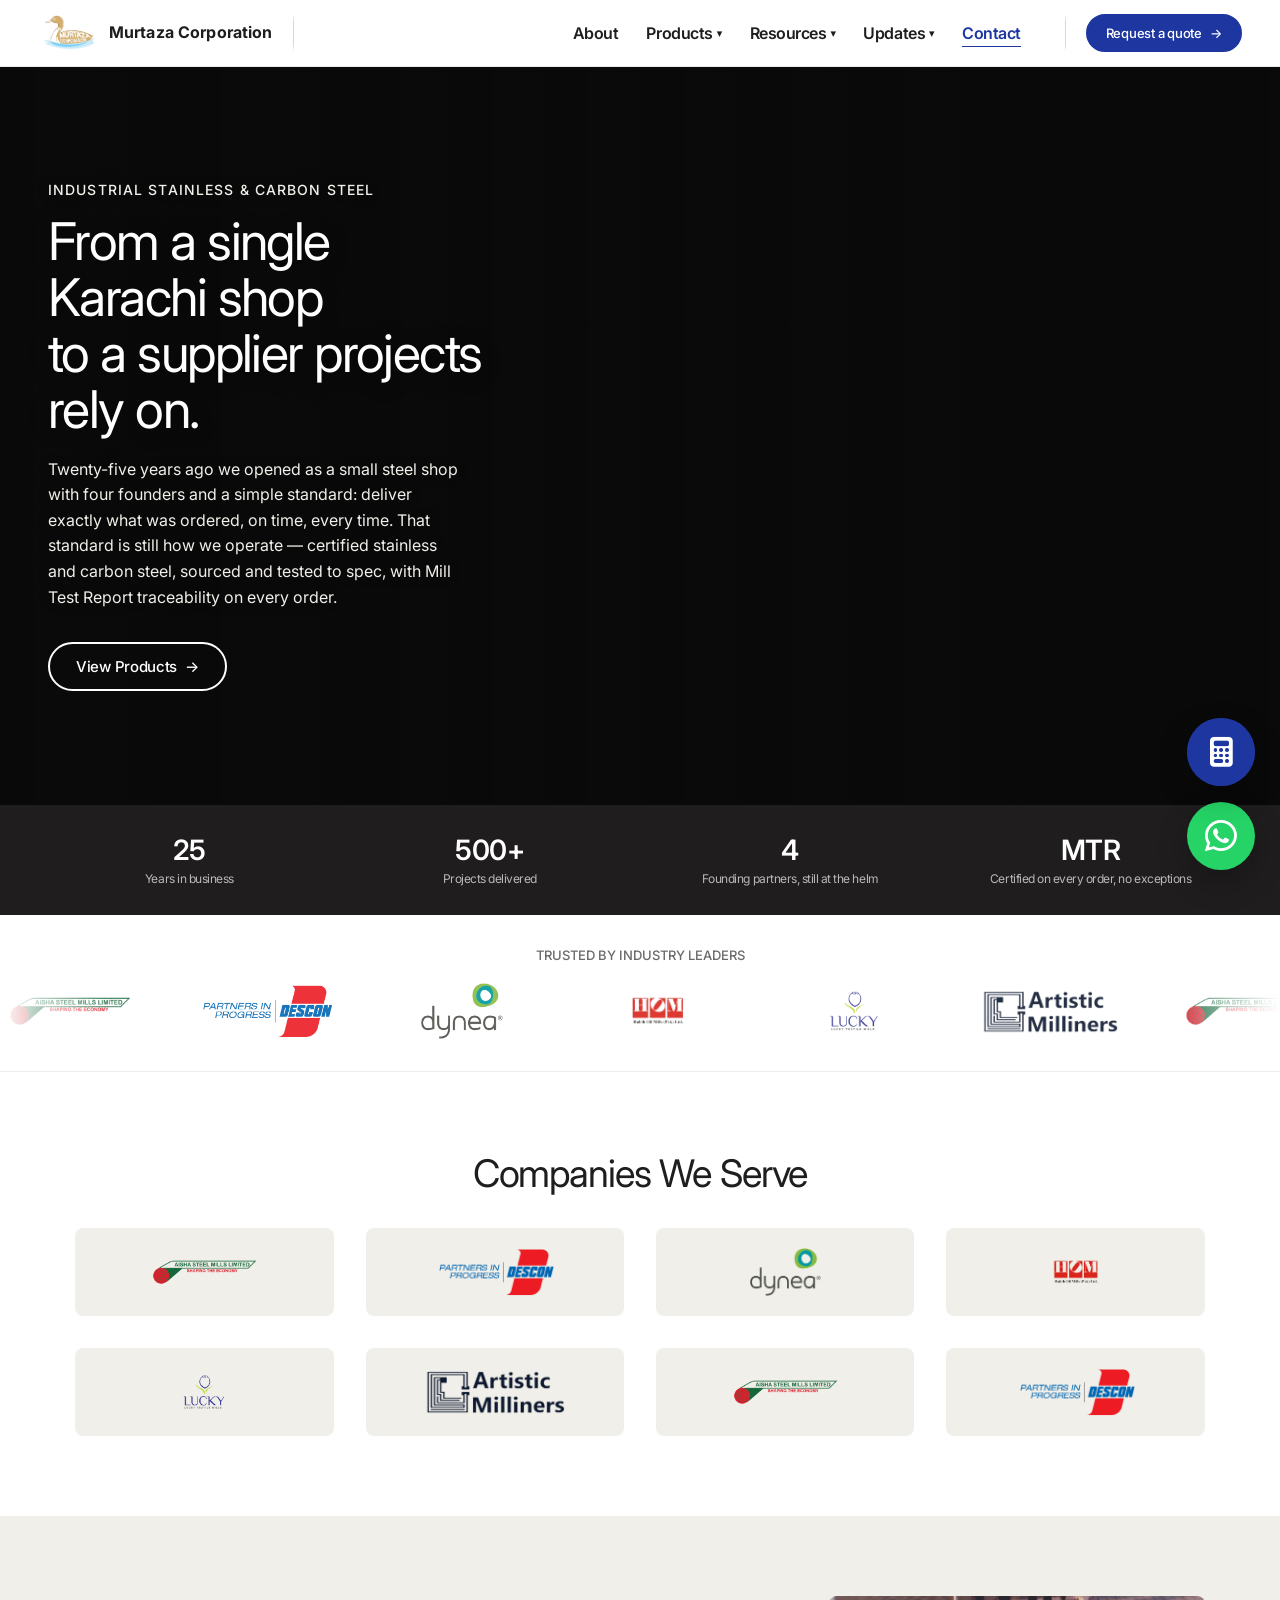
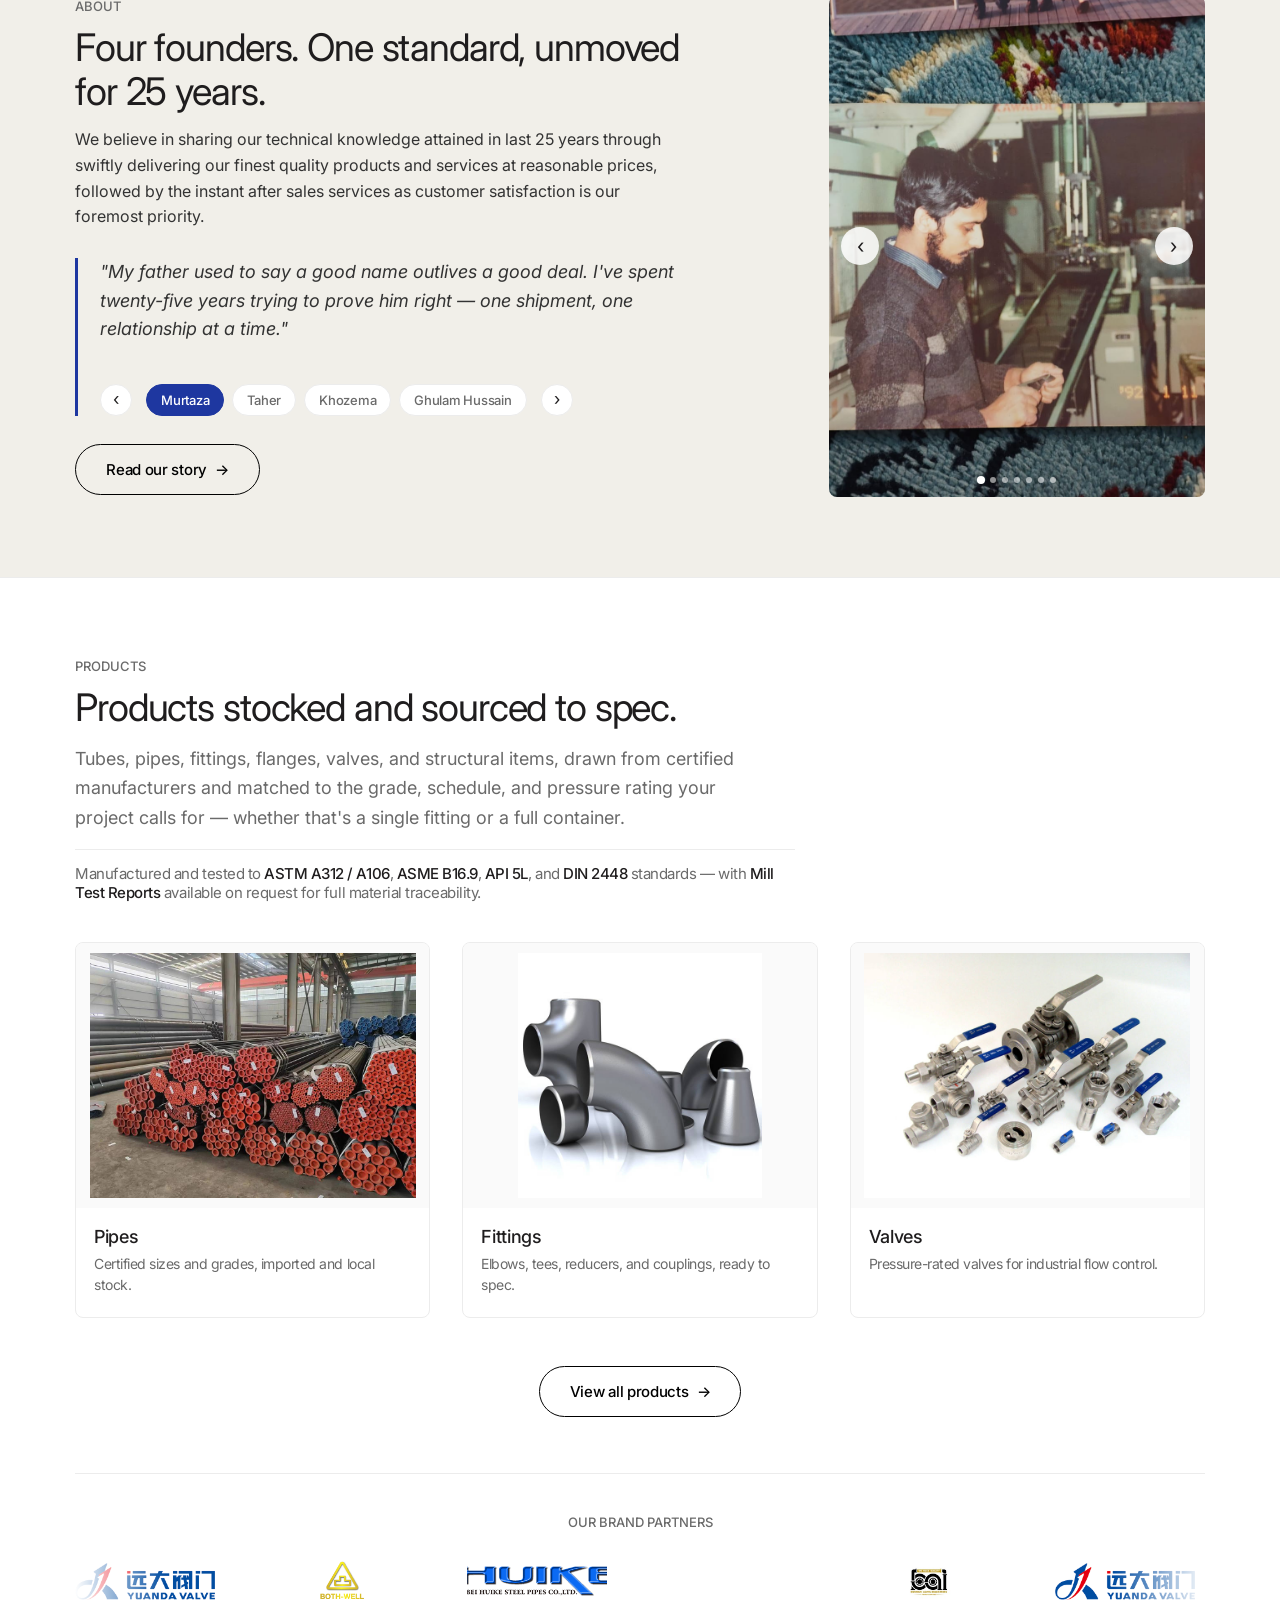
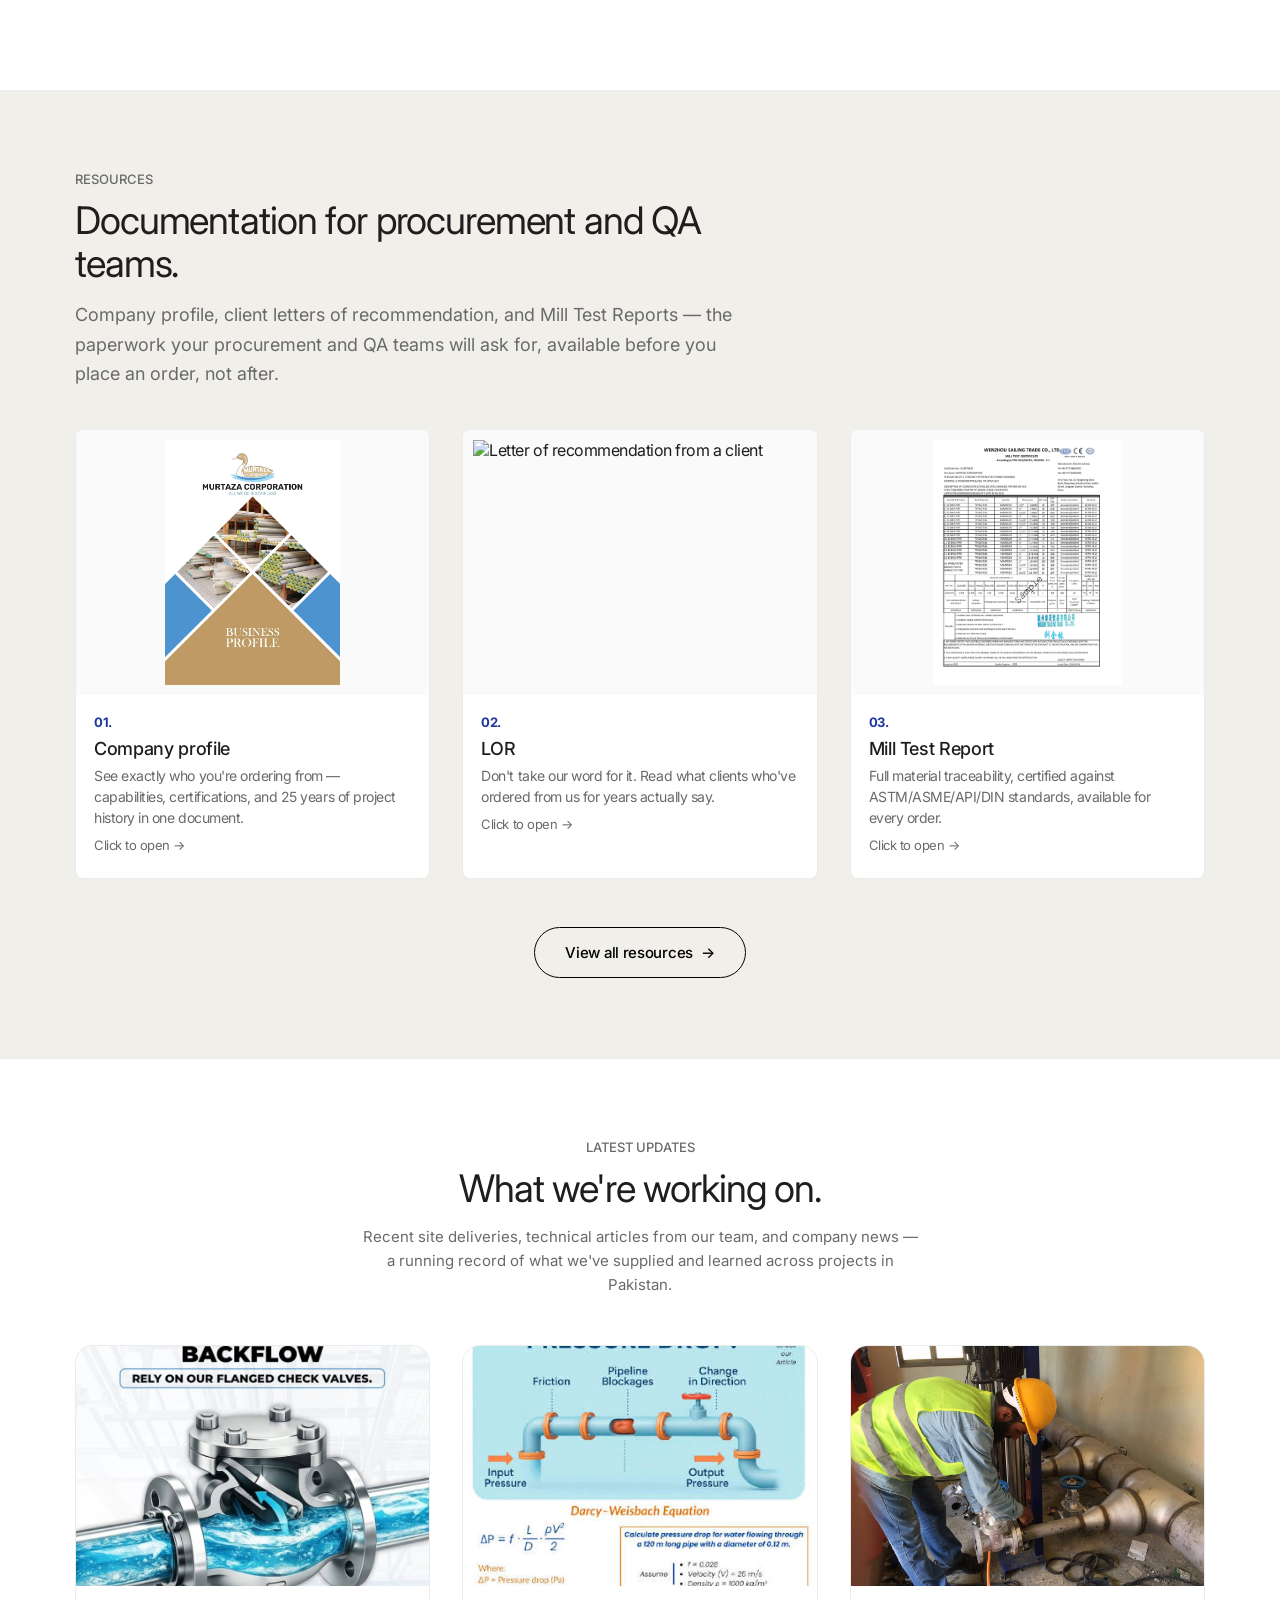
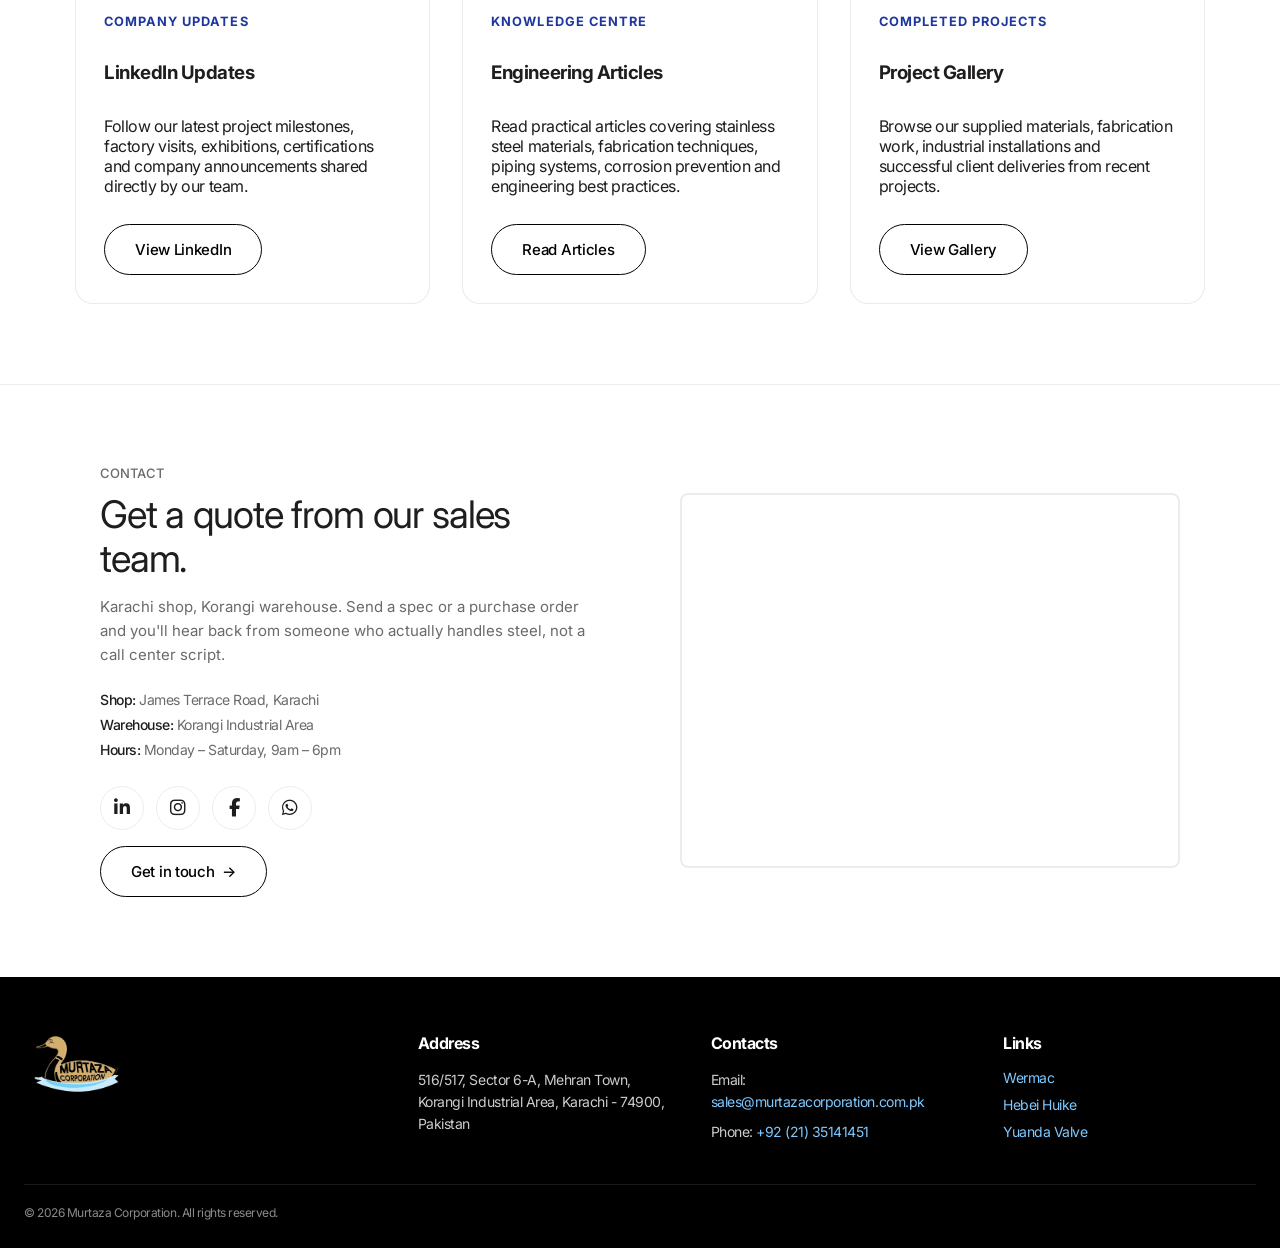
==== commit 5826b6f8: "Add files via upload" ====
--- a/index.html
+++ b/index.html
@@ -88,8 +88,8 @@
   </div>
   <div class="hero-content">
     <p class="eyebrow">Industrial stainless &amp; carbon steel</p>
-    <h1>Built for your spec,<br/>not our stockroom.</h1>
-    <p class="sub">Custom-sourced stainless and carbon steel — tubes, pipes, fittings, flanges, valves and structural items — backed by 25 years of certified supply and Mill Test Report traceability on every order.</p>
+    <h1>From a single Karachi shop<br/>to a supplier projects rely on.</h1>
+    <p class="sub">Twenty-five years ago we opened as a small steel shop with four founders and a simple standard: deliver exactly what was ordered, on time, every time. That standard is still how we operate — certified stainless and carbon steel, sourced and tested to spec, with Mill Test Report traceability on every order.</p>
     <div class="hero-actions">
 
     <a href="#products" class="btn btn-ghost">
@@ -111,15 +111,51 @@
 </div>
 
 <div class="clients-wrap reveal" aria-label="Clients we've worked with">
-  <div class="clients-track">
-    <img src="Logos/aisha-340x156.png" alt="Aisha Steel Mills Limited" />
-     <img src="Logos/descon-504x195.png" alt="Descon" />
-    <img src="Logos/dynea-292x198.png" alt="Dynea" />
-    <img src="Logos/hom-1-225x225.png" alt="Habib Oil Mills" />
-    <img src="Logos/lucky-308x308.png" alt="Lucky Textile Mills" />
-    <img src="Logos/milliner-1-300x100.png" alt="Artistic Milliners" />
-  </div>
-</div>
+  <p class="eyebrow">Trusted by Industry Leaders</p>
+  <div class="clients-track-wrap">
+    <div class="clients-track">
+      <!-- TODO: swap placeholder duplicates below for the 4 new client logos -->
+      <div class="logo-box"><img src="Logos/aisha-340x156.png" alt="Aisha Steel Mills Limited" /></div>
+      <div class="logo-box"><img src="Logos/descon-504x195.png" alt="Descon" /></div>
+      <div class="logo-box"><img src="Logos/dynea-292x198.png" alt="Dynea" /></div>
+      <div class="logo-box"><img src="Logos/hom-1-225x225.png" alt="Habib Oil Mills" /></div>
+      <div class="logo-box"><img src="Logos/lucky-308x308.png" alt="Lucky Textile Mills" /></div>
+      <div class="logo-box"><img src="Logos/milliner-1-300x100.png" alt="Artistic Milliners" /></div>
+      <div class="logo-box"><img src="Logos/aisha-340x156.png" alt="Aisha Steel Mills Limited" /></div>
+      <div class="logo-box"><img src="Logos/descon-504x195.png" alt="Descon" /></div>
+      <div class="logo-box"><img src="Logos/dynea-292x198.png" alt="Dynea" /></div>
+      <div class="logo-box"><img src="Logos/hom-1-225x225.png" alt="Habib Oil Mills" /></div>
+      <!-- duplicate set for seamless loop -->
+      <div class="logo-box"><img src="Logos/aisha-340x156.png" alt="Aisha Steel Mills Limited" /></div>
+      <div class="logo-box"><img src="Logos/descon-504x195.png" alt="Descon" /></div>
+      <div class="logo-box"><img src="Logos/dynea-292x198.png" alt="Dynea" /></div>
+      <div class="logo-box"><img src="Logos/hom-1-225x225.png" alt="Habib Oil Mills" /></div>
+      <div class="logo-box"><img src="Logos/lucky-308x308.png" alt="Lucky Textile Mills" /></div>
+      <div class="logo-box"><img src="Logos/milliner-1-300x100.png" alt="Artistic Milliners" /></div>
+      <div class="logo-box"><img src="Logos/aisha-340x156.png" alt="Aisha Steel Mills Limited" /></div>
+      <div class="logo-box"><img src="Logos/descon-504x195.png" alt="Descon" /></div>
+      <div class="logo-box"><img src="Logos/dynea-292x198.png" alt="Dynea" /></div>
+      <div class="logo-box"><img src="Logos/hom-1-225x225.png" alt="Habib Oil Mills" /></div>
+    </div>
+  </div>
+</div>
+
+<section class="block clients-grid-section reveal" aria-labelledby="companiesWeServeHeading">
+  <div class="wrap">
+    <h2 class="heading" id="companiesWeServeHeading" style="text-align:center;">Companies We Serve</h2>
+    <div class="clients-static-grid">
+      <!-- TODO: swap placeholder duplicates below for the 4 new client logos -->
+      <div class="client-grid-box"><img src="Logos/aisha-340x156.png" alt="Aisha Steel Mills Limited" /></div>
+      <div class="client-grid-box"><img src="Logos/descon-504x195.png" alt="Descon" /></div>
+      <div class="client-grid-box"><img src="Logos/dynea-292x198.png" alt="Dynea" /></div>
+      <div class="client-grid-box"><img src="Logos/hom-1-225x225.png" alt="Habib Oil Mills" /></div>
+      <div class="client-grid-box"><img src="Logos/lucky-308x308.png" alt="Lucky Textile Mills" /></div>
+      <div class="client-grid-box"><img src="Logos/milliner-1-300x100.png" alt="Artistic Milliners" /></div>
+      <div class="client-grid-box"><img src="Logos/aisha-340x156.png" alt="Aisha Steel Mills Limited" /></div>
+      <div class="client-grid-box"><img src="Logos/descon-504x195.png" alt="Descon" /></div>
+    </div>
+  </div>
+</section>
 
 <section class="block band-bone" id="about">
   <div class="wrap">
@@ -127,7 +163,7 @@
       <div class="about-copy reveal">
         <p class="eyebrow">About</p>
         <h2 class="heading" style="text-align:left;">Four founders. One standard, unmoved for 25 years.</h2>
-        <p class="about-intro">We built this company on a simple idea: promises mean nothing until they're delivered. Every certificate, every shipment, every relationship — still signed off by the same four people who started it.</p>
+        <p class="about-intro">We believe in sharing our technical knowledge attained in last 25 years through swiftly delivering our finest quality products and services at reasonable prices, followed by the instant after sales services as customer satisfaction is our foremost priority.</p>
         <div class="founder-quote-carousel reveal" id="founderQuotes">
           <blockquote class="founder-quote">
             <div class="quote-track">
@@ -156,13 +192,8 @@
             </div>
           </blockquote>
         </div>
-        <div class="stat-row">
-          <div class="stat"><div class="n" data-count="25">0</div><div class="l">Years in business</div></div>
-          <div class="stat"><div class="n" data-count="500" data-suffix="+">0</div><div class="l">Projects delivered</div></div>
-          <div class="stat"><div class="n" data-count="4">0</div><div class="l">Founding partners, still at the helm</div></div>
-        </div>
         <div style="margin-top:28px;">
-         <a href="company-profile.html" class="btn btn-cta"><span class="btn-cta-label">Read our story <span class="arrow">&rarr;</span></span></a>
+         <a href="our-story.html" class="btn btn-cta"><span class="btn-cta-label">Read our story <span class="arrow">&rarr;</span></span></a>
         </div>
       </div>
 
@@ -188,8 +219,8 @@
   <div class="wrap">
     <div class="section-head reveal">
       <p class="eyebrow">Products</p>
-      <h2 class="heading">Products that meet your requirement.</h2>
-      <p class="sub-copy">We don't ask you to fit your project around our stock. Tubes, pipes, fittings, flanges, valves, and structural items — sourced from certified global manufacturers and customized to your exact specification, whether that's one fitting or one hundred tons.</p>
+      <h2 class="heading">Products stocked and sourced to spec.</h2>
+      <p class="sub-copy">Tubes, pipes, fittings, flanges, valves, and structural items, drawn from certified manufacturers and matched to the grade, schedule, and pressure rating your project calls for — whether that's a single fitting or a full container.</p>
       <p class="standards-line">Manufactured and tested to <strong>ASTM A312 / A106</strong>, <strong>ASME B16.9</strong>, <strong>API 5L</strong>, and <strong>DIN 2448</strong> standards — with <strong>Mill Test Reports</strong> available on request for full material traceability.</p>
     </div>
     <div class="grid-3 reveal">
@@ -323,8 +354,8 @@
   <div class="wrap">
     <div class="section-head reveal">
       <p class="eyebrow">Resources</p>
-      <h2 class="heading">Everything you need to spec and order.</h2>
-      <p class="sub-copy">Download the company profile and catalog, browse letters of recommendation (LOR) from our clients, or request Mill Test Reports for full material traceability.</p>
+      <h2 class="heading">Documentation for procurement and QA teams.</h2>
+      <p class="sub-copy">Company profile, client letters of recommendation, and Mill Test Reports — the paperwork your procurement and QA teams will ask for, available before you place an order, not after.</p>
     </div>
     <div class="grid-3 reveal">
       <a class="card" href="company-profile.html">
@@ -383,11 +414,11 @@
   <div class="wrap">
     <div class="section-head reveal">
       <p class="eyebrow">Latest Updates</p>
-      <h2 class="heading">Insights, projects, and industry updates.</h2>
+      <h2 class="heading">What we're working on.</h2>
       <p class="sub-copy">
-        Stay connected with our latest engineering knowledge, completed projects,
-        and company updates as we continue supplying industrial piping solutions
-        across Pakistan.
+        Recent site deliveries, technical articles from our team, and company
+        news — a running record of what we've supplied and learned across
+        projects in Pakistan.
       </p>
     </div>
 
@@ -457,8 +488,8 @@
     <div class="contact-grid">
       <div class="contact-info reveal">
         <p class="eyebrow">Contact</p>
-        <h2 class="heading">Talk to our sales team today.</h2>
-        <p class="sub-copy">Karachi shop and Korangi warehouse. Whether it's a quote, a purchase order, or an accounts query — you'll reach the right person directly, not a call center.</p>
+        <h2 class="heading">Get a quote from our sales team.</h2>
+        <p class="sub-copy">Karachi shop, Korangi warehouse. Send a spec or a purchase order and you'll hear back from someone who actually handles steel, not a call center script.</p>
         <ul class="contact-details">
           <li><strong>Shop:</strong> James Terrace Road, Karachi</li>
           <li><strong>Warehouse:</strong> Korangi Industrial Area</li>
--- a/style.css
+++ b/style.css
@@ -27,7 +27,7 @@
     --radius-lg:8px;
     --radius-full:9999px;
 
-    --page-max-width:1280px;
+    --page-max-width:1440px;
     --section-gap:80px;
   }
 
@@ -51,7 +51,7 @@
   img{display:block;max-width:100%;}
   button{font-family:inherit;cursor:pointer;}
 
-  .wrap{max-width:var(--page-max-width);margin:0 auto;padding:0 24px;}
+  .wrap{max-width:var(--page-max-width);margin:0 auto;padding:0 clamp(24px, 4vw, 56px);}
 
   /* ---------- Buttons ---------- */
   .btn{
@@ -382,27 +382,103 @@
   /* ---------- Client strip / marquee ---------- */
   .clients-wrap{
     padding:32px 0;
-    -webkit-mask-image:linear-gradient(90deg, transparent, #000 10%, #000 90%, transparent);
-    mask-image:linear-gradient(90deg, transparent, #000 10%, #000 90%, transparent);
+  }
+  .clients-wrap p.eyebrow{text-align:center;margin-bottom:20px;}
+  .clients-track-wrap{
     overflow:hidden;
+    -webkit-mask-image:linear-gradient(90deg, transparent, #000 8%, #000 92%, transparent);
+    mask-image:linear-gradient(90deg, transparent, #000 8%, #000 92%, transparent);
   }
   .clients-track{
-    display:flex;align-items:center;gap:72px;width:max-content;
-    animation:marquee-ltr 42s linear infinite;
-  }
-  .clients-wrap:hover .clients-track{animation-play-state:paused;}
+    display:flex;align-items:center;gap:56px;width:max-content;
+    animation:logoScroll 28s linear infinite;
+  }
+  .clients-track .logo-box{
+    display:flex;align-items:center;justify-content:center;
+    width:140px;height:56px;flex-shrink:0;
+  }
   .clients-track img{
-    height:34px;width:auto;object-fit:contain;
+    max-height:100%;max-width:100%;width:auto;height:auto;object-fit:contain;
     opacity:.9;
     transition:opacity .25s ease, transform .2s ease;
   }
   .clients-track img:hover{opacity:1;transform:scale(1.05);}
-  @keyframes marquee-ltr{
-    from{transform:translateX(-50%);}
-    to{transform:translateX(0%);}
-  }
   @media (prefers-reduced-motion: reduce){
     .clients-track{animation:none;}
+  }
+
+  /* ---------- Static client logo grid ---------- */
+  .clients-static-grid{
+    display:grid;
+    grid-template-columns:repeat(4, 1fr);
+    gap:32px;
+    margin-top:32px;
+  }
+  .client-grid-box{
+    display:flex;align-items:center;justify-content:center;
+    height:88px;
+    padding:20px;
+    background:var(--color-bone);
+    border-radius:var(--radius-lg);
+    transition:transform .2s ease, box-shadow .2s ease;
+  }
+  .client-grid-box img{
+    max-height:100%;max-width:100%;width:auto;height:auto;object-fit:contain;
+  }
+  .client-grid-box:hover{
+    transform:translateY(-2px);
+    box-shadow:0 8px 24px -12px rgba(0,0,0,.15);
+  }
+  @media (max-width:760px){
+    .clients-static-grid{grid-template-columns:repeat(2, 1fr);}
+  }
+  @media (max-width:480px){
+    .clients-static-grid{grid-template-columns:1fr;}
+  }
+
+  /* ---------- Our Story page ---------- */
+  .story-hero{padding-top:64px;padding-bottom:32px;}
+  .story-hero .heading{margin:12px 0 16px;}
+
+  .story-timeline{
+    list-style:none;margin:0;padding:0;
+    max-width:820px;
+    position:relative;
+  }
+  .story-timeline::before{
+    content:"";
+    position:absolute;left:64px;top:8px;bottom:8px;
+    width:1px;
+    background:#e2e2e2;
+  }
+  .story-timeline-item{
+    display:grid;
+    grid-template-columns:64px 1fr;
+    gap:32px;
+    padding:24px 0;
+    position:relative;
+  }
+  .story-timeline-item:not(:last-child){border-bottom:1px solid #f0efe9;}
+  .story-timeline-year{
+    font-size:15px;font-weight:700;color:var(--color-cobalt-ink);
+    letter-spacing:-0.02em;
+  }
+  .story-timeline-year::before{
+    content:"";
+    position:absolute;left:60px;top:28px;
+    width:9px;height:9px;border-radius:50%;
+    background:var(--color-cobalt-ink);
+  }
+  .story-timeline-body h3{
+    font-size:18px;font-weight:600;letter-spacing:-0.02em;margin:0 0 8px;
+  }
+  .story-timeline-body p{
+    font-size:15px;color:var(--color-stone);line-height:1.6;margin:0;
+  }
+  @media (max-width:640px){
+    .story-timeline::before{left:24px;}
+    .story-timeline-item{grid-template-columns:1fr;gap:8px;padding-left:44px;}
+    .story-timeline-year::before{left:20px;top:6px;}
   }
 
   /* ---------- Sections ---------- */
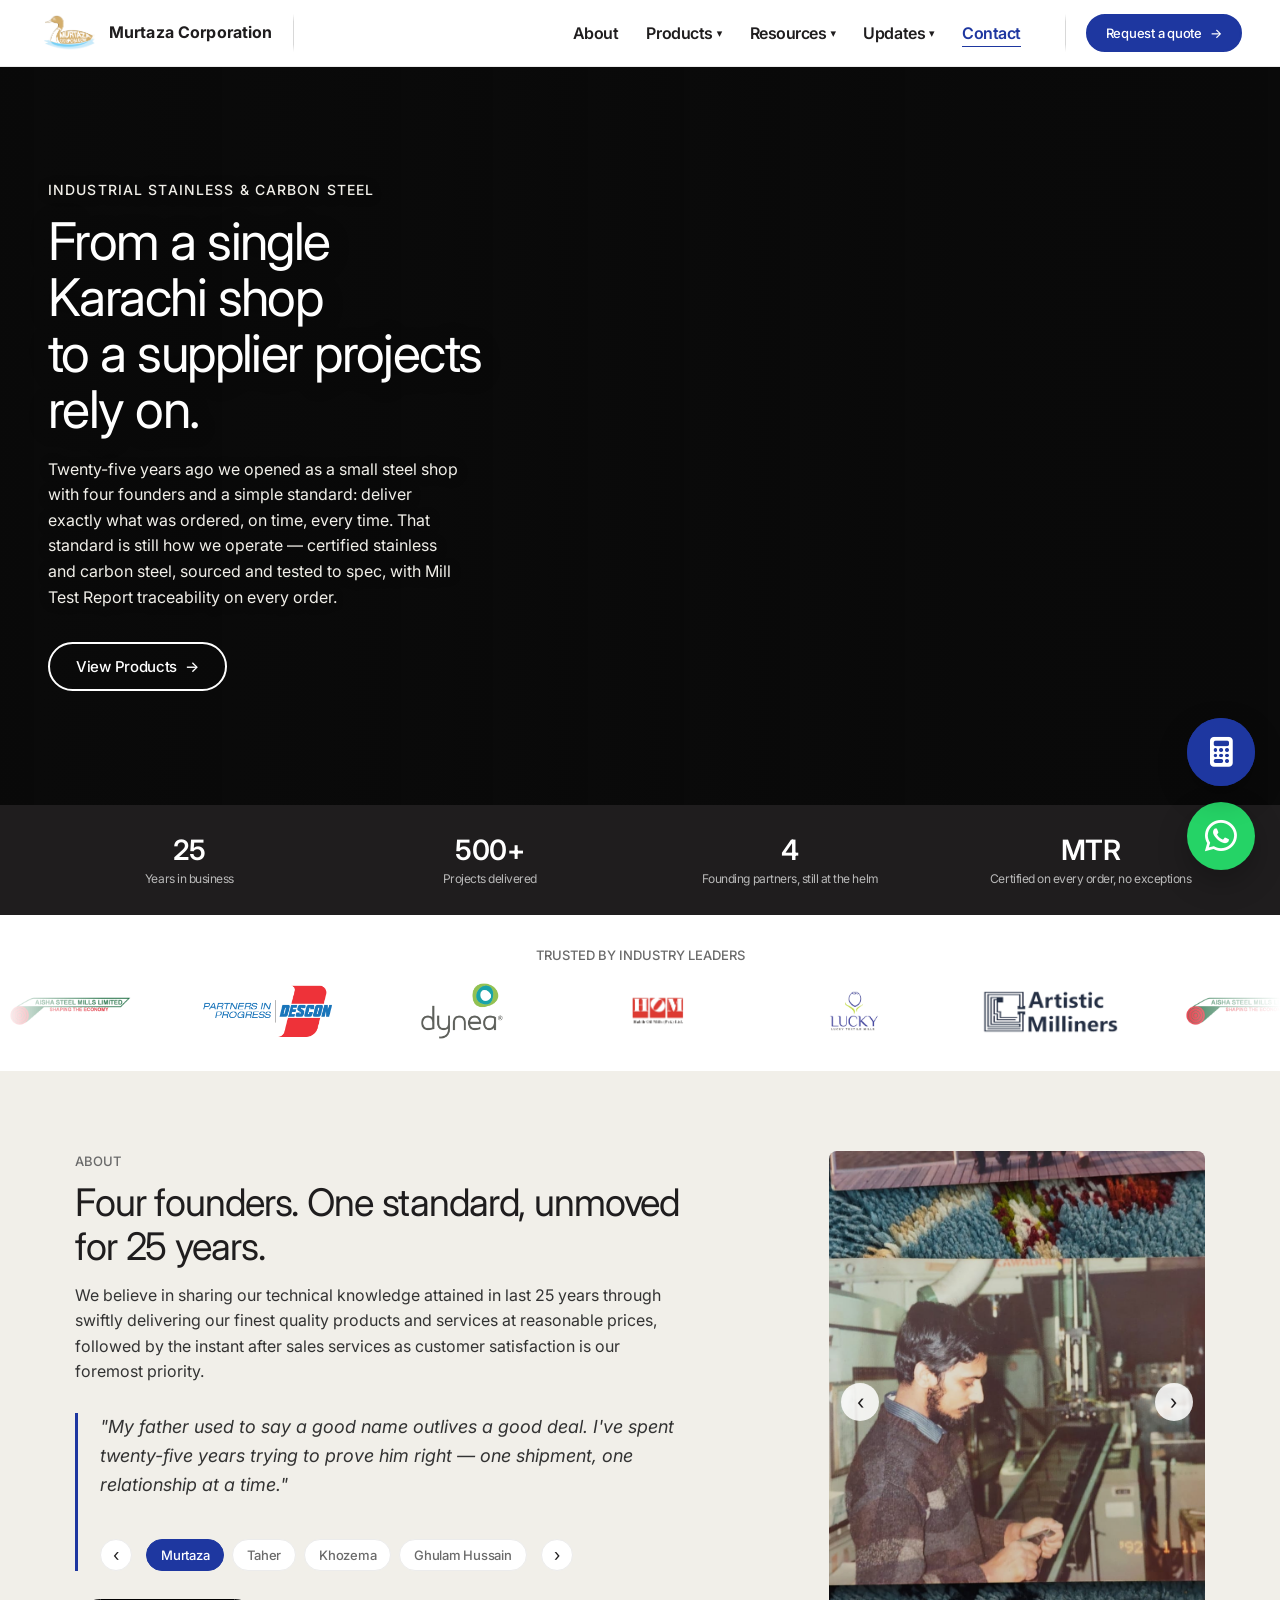
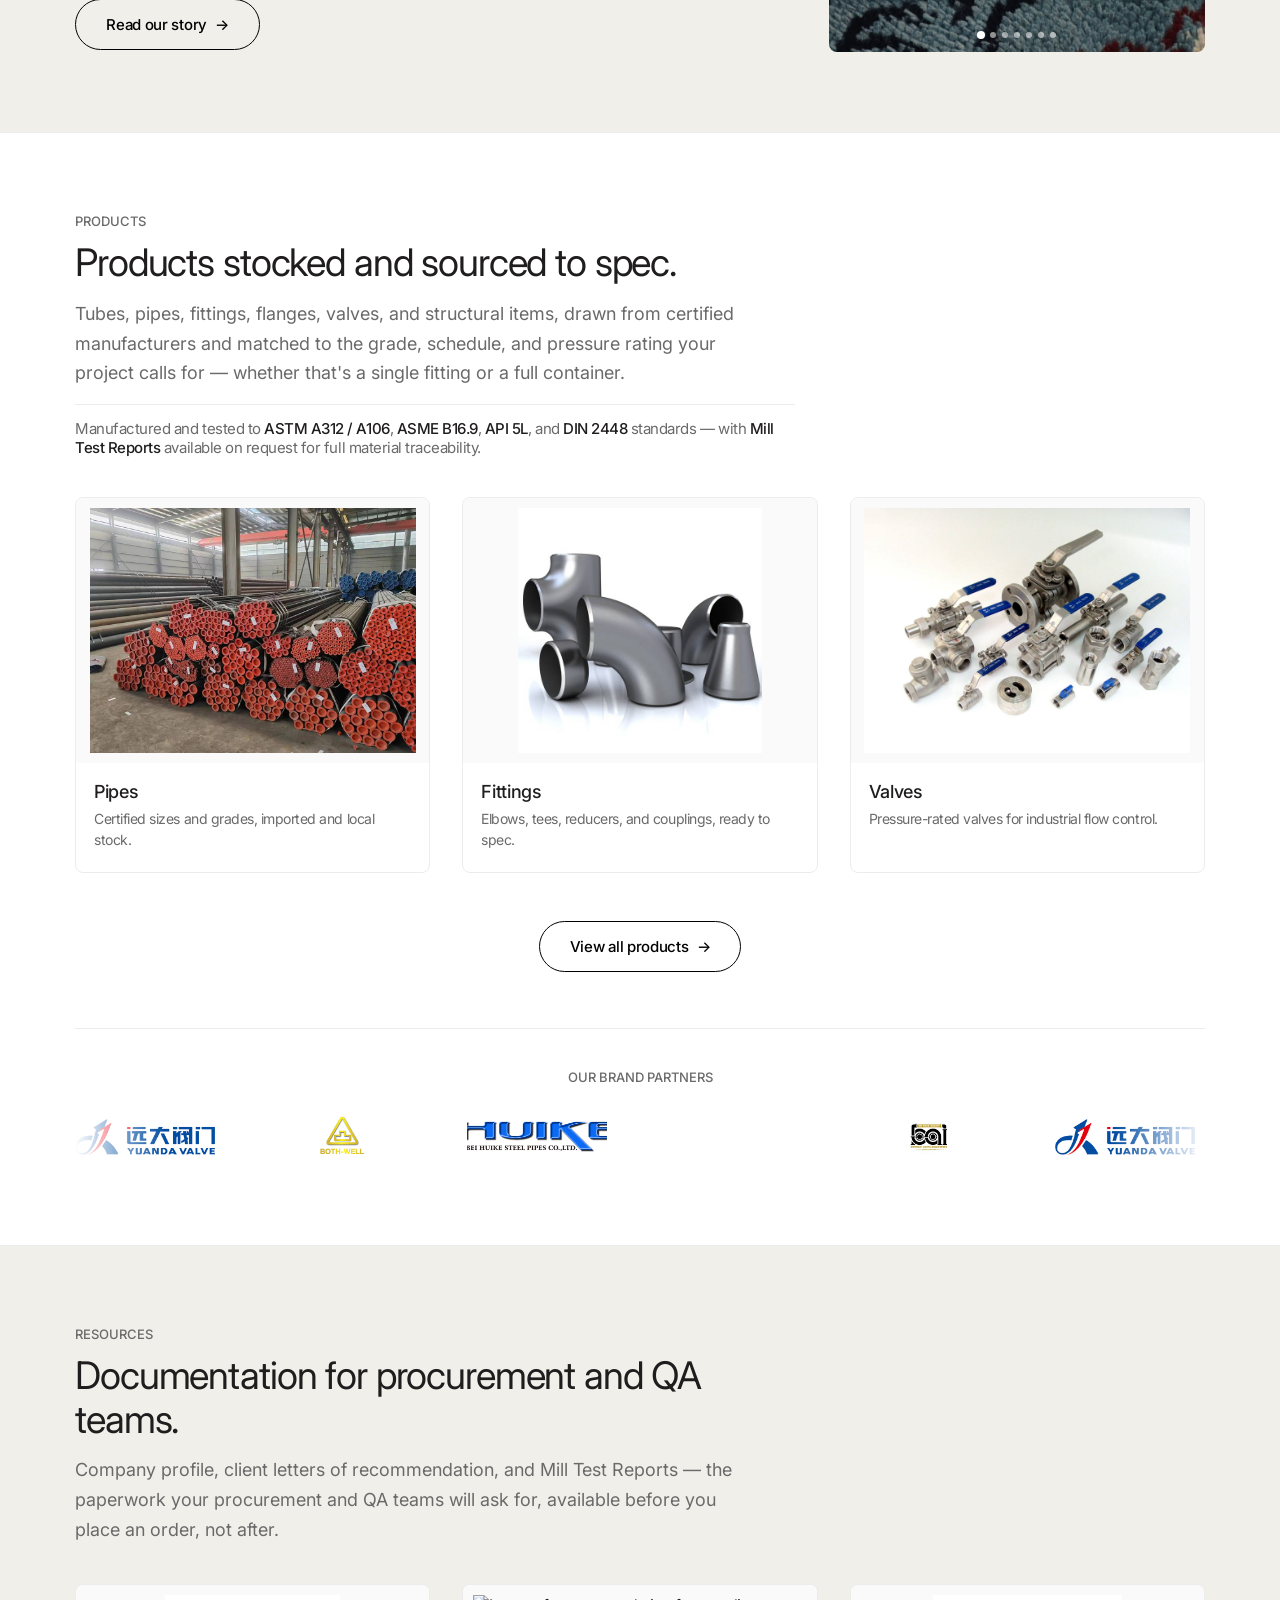
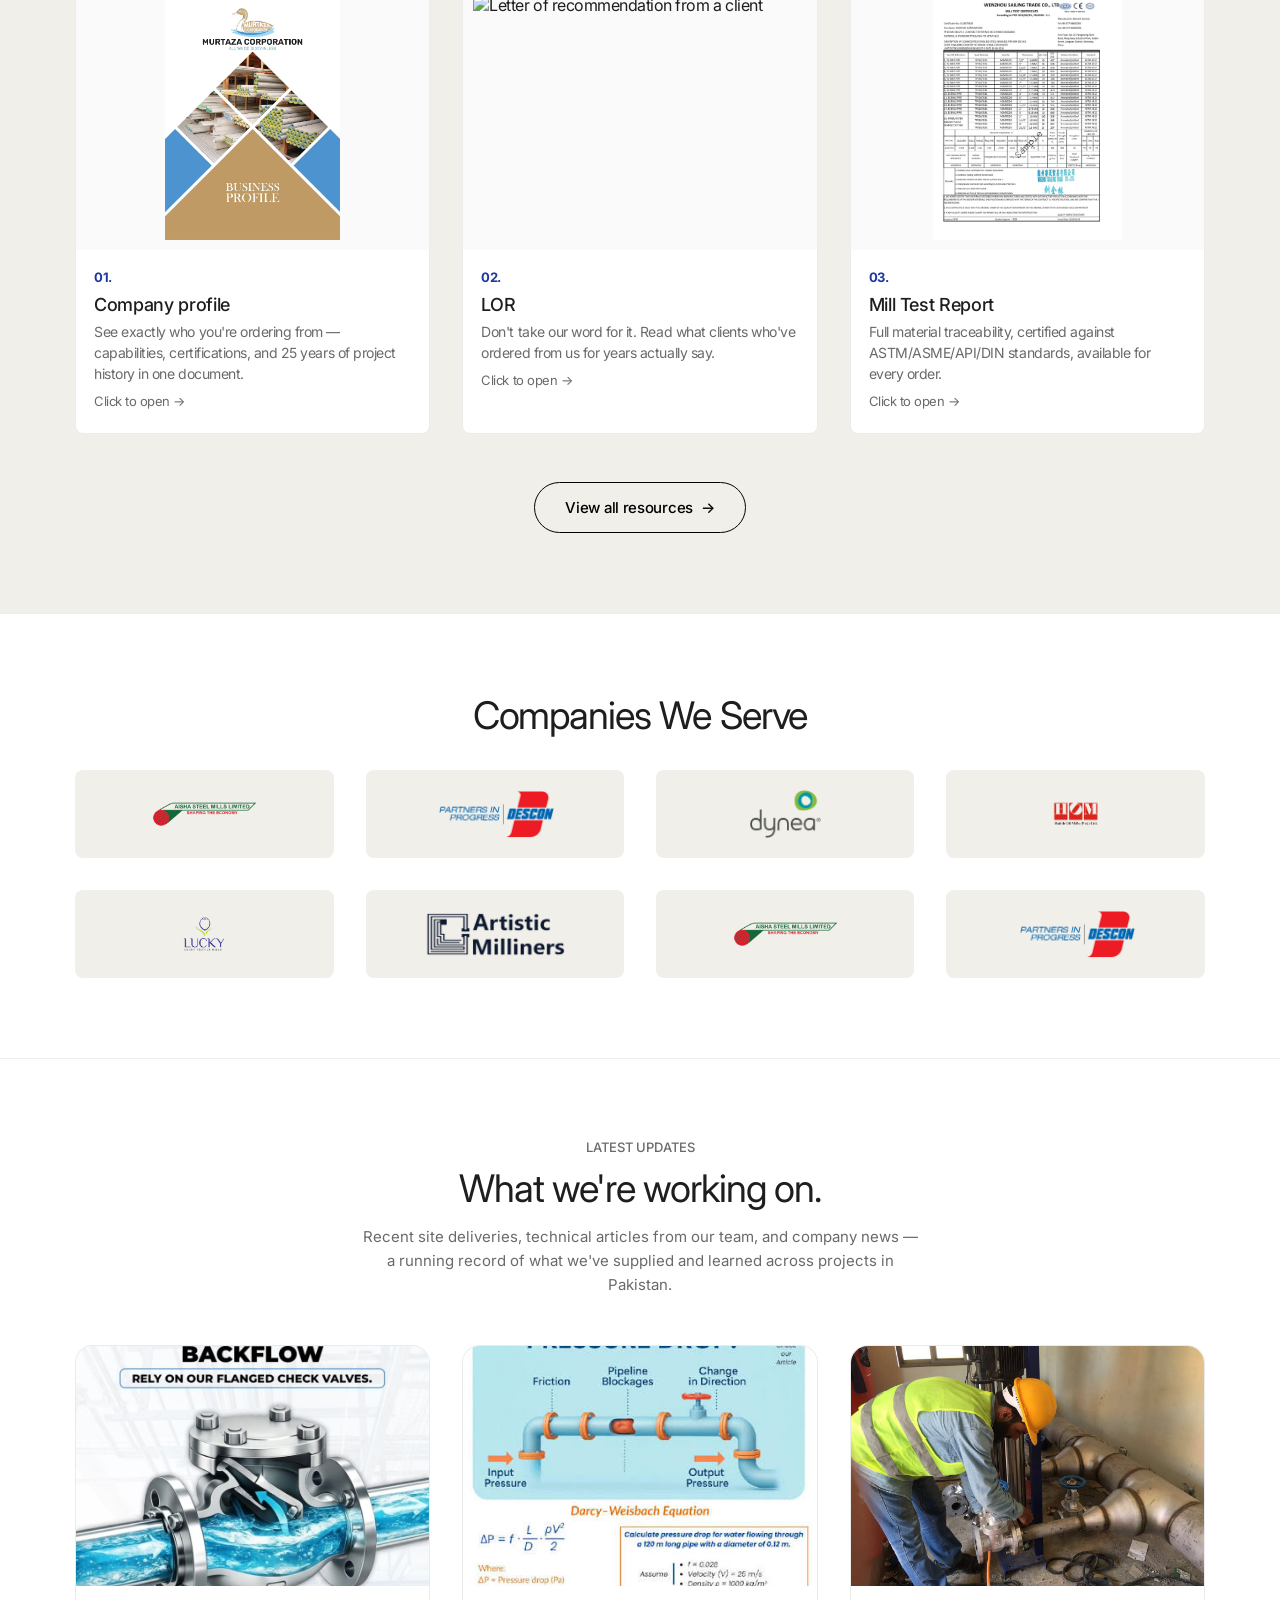
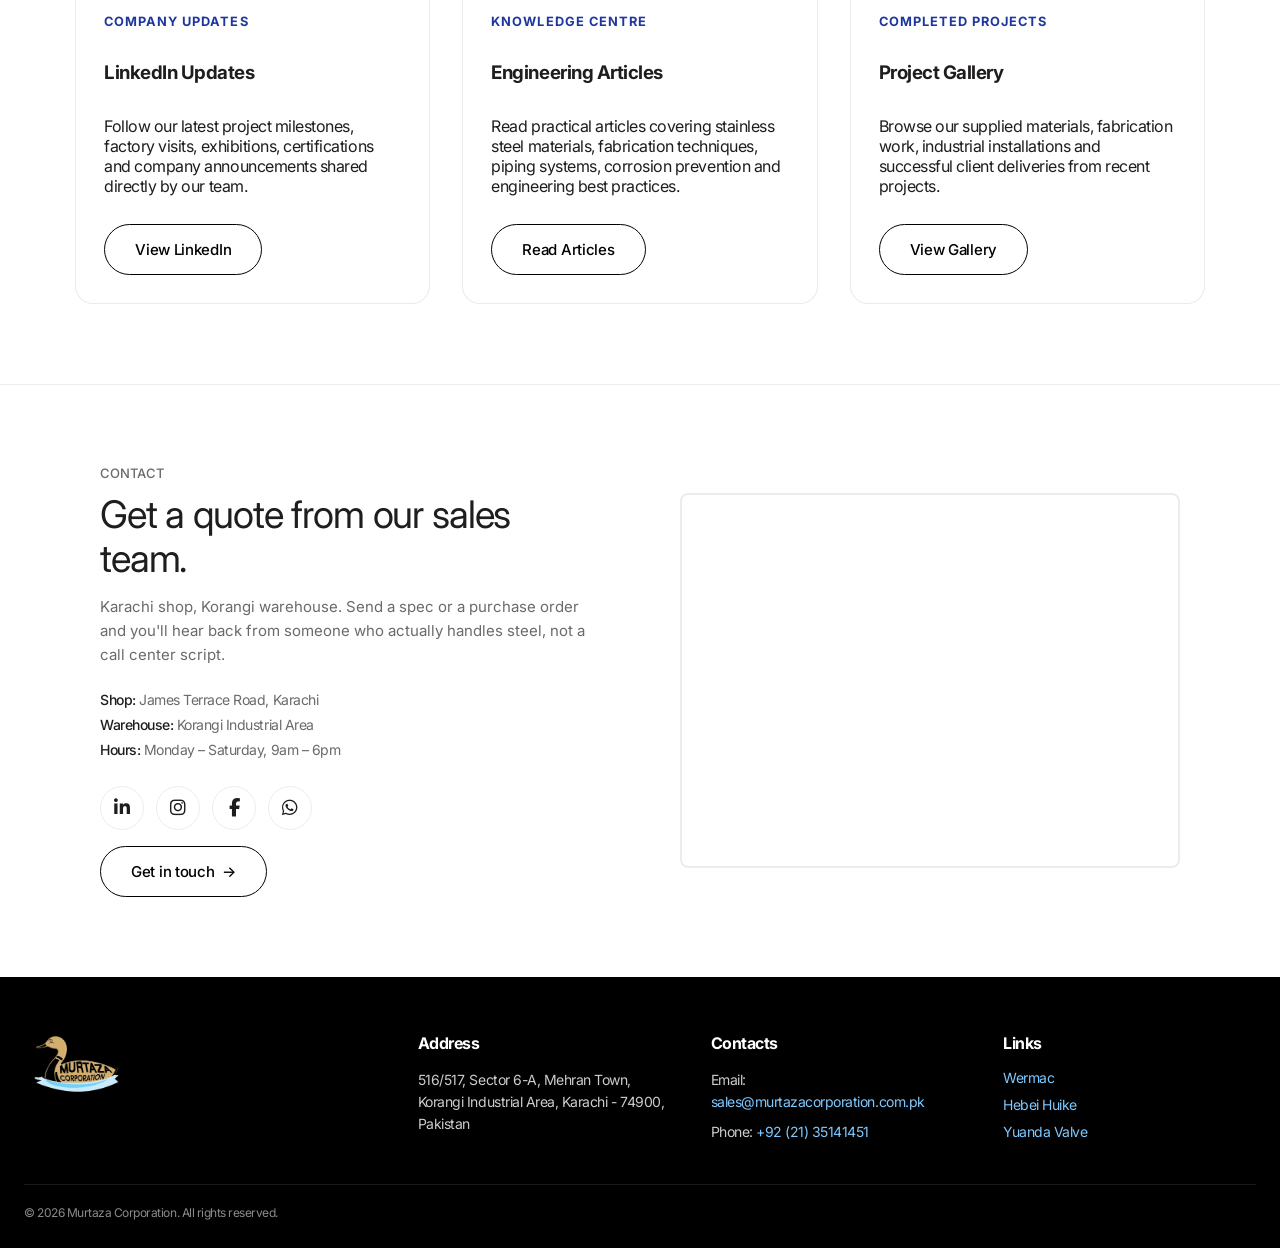
==== commit d5616c1d: "Restore Companies We Serve section with client logos" ====
--- a/index.html
+++ b/index.html
@@ -140,23 +140,6 @@
   </div>
 </div>
 
-<section class="block clients-grid-section reveal" aria-labelledby="companiesWeServeHeading">
-  <div class="wrap">
-    <h2 class="heading" id="companiesWeServeHeading" style="text-align:center;">Companies We Serve</h2>
-    <div class="clients-static-grid">
-      <!-- TODO: swap placeholder duplicates below for the 4 new client logos -->
-      <div class="client-grid-box"><img src="Logos/aisha-340x156.png" alt="Aisha Steel Mills Limited" /></div>
-      <div class="client-grid-box"><img src="Logos/descon-504x195.png" alt="Descon" /></div>
-      <div class="client-grid-box"><img src="Logos/dynea-292x198.png" alt="Dynea" /></div>
-      <div class="client-grid-box"><img src="Logos/hom-1-225x225.png" alt="Habib Oil Mills" /></div>
-      <div class="client-grid-box"><img src="Logos/lucky-308x308.png" alt="Lucky Textile Mills" /></div>
-      <div class="client-grid-box"><img src="Logos/milliner-1-300x100.png" alt="Artistic Milliners" /></div>
-      <div class="client-grid-box"><img src="Logos/aisha-340x156.png" alt="Aisha Steel Mills Limited" /></div>
-      <div class="client-grid-box"><img src="Logos/descon-504x195.png" alt="Descon" /></div>
-    </div>
-  </div>
-</section>
-
 <section class="block band-bone" id="about">
   <div class="wrap">
     <div class="about-grid">
@@ -410,6 +393,23 @@
     </div>
 </section>
 
+<section class="block clients-grid-section reveal" aria-labelledby="companiesWeServeHeading">
+  <div class="wrap">
+    <h2 class="heading" id="companiesWeServeHeading" style="text-align:center;">Companies We Serve</h2>
+    <div class="clients-static-grid">
+      <!-- TODO: swap placeholder duplicates below for the 4 new client logos -->
+      <div class="client-grid-box"><img src="Logos/aisha-340x156.png" alt="Aisha Steel Mills Limited" /></div>
+      <div class="client-grid-box"><img src="Logos/descon-504x195.png" alt="Descon" /></div>
+      <div class="client-grid-box"><img src="Logos/dynea-292x198.png" alt="Dynea" /></div>
+      <div class="client-grid-box"><img src="Logos/hom-1-225x225.png" alt="Habib Oil Mills" /></div>
+      <div class="client-grid-box"><img src="Logos/lucky-308x308.png" alt="Lucky Textile Mills" /></div>
+      <div class="client-grid-box"><img src="Logos/milliner-1-300x100.png" alt="Artistic Milliners" /></div>
+      <div class="client-grid-box"><img src="Logos/aisha-340x156.png" alt="Aisha Steel Mills Limited" /></div>
+      <div class="client-grid-box"><img src="Logos/descon-504x195.png" alt="Descon" /></div>
+    </div>
+  </div>
+</section>
+
 <section class="block" id="track-record">
   <div class="wrap">
     <div class="section-head reveal">
@@ -567,4 +567,4 @@
 
 </a>
 </body>
-</html>+</html>
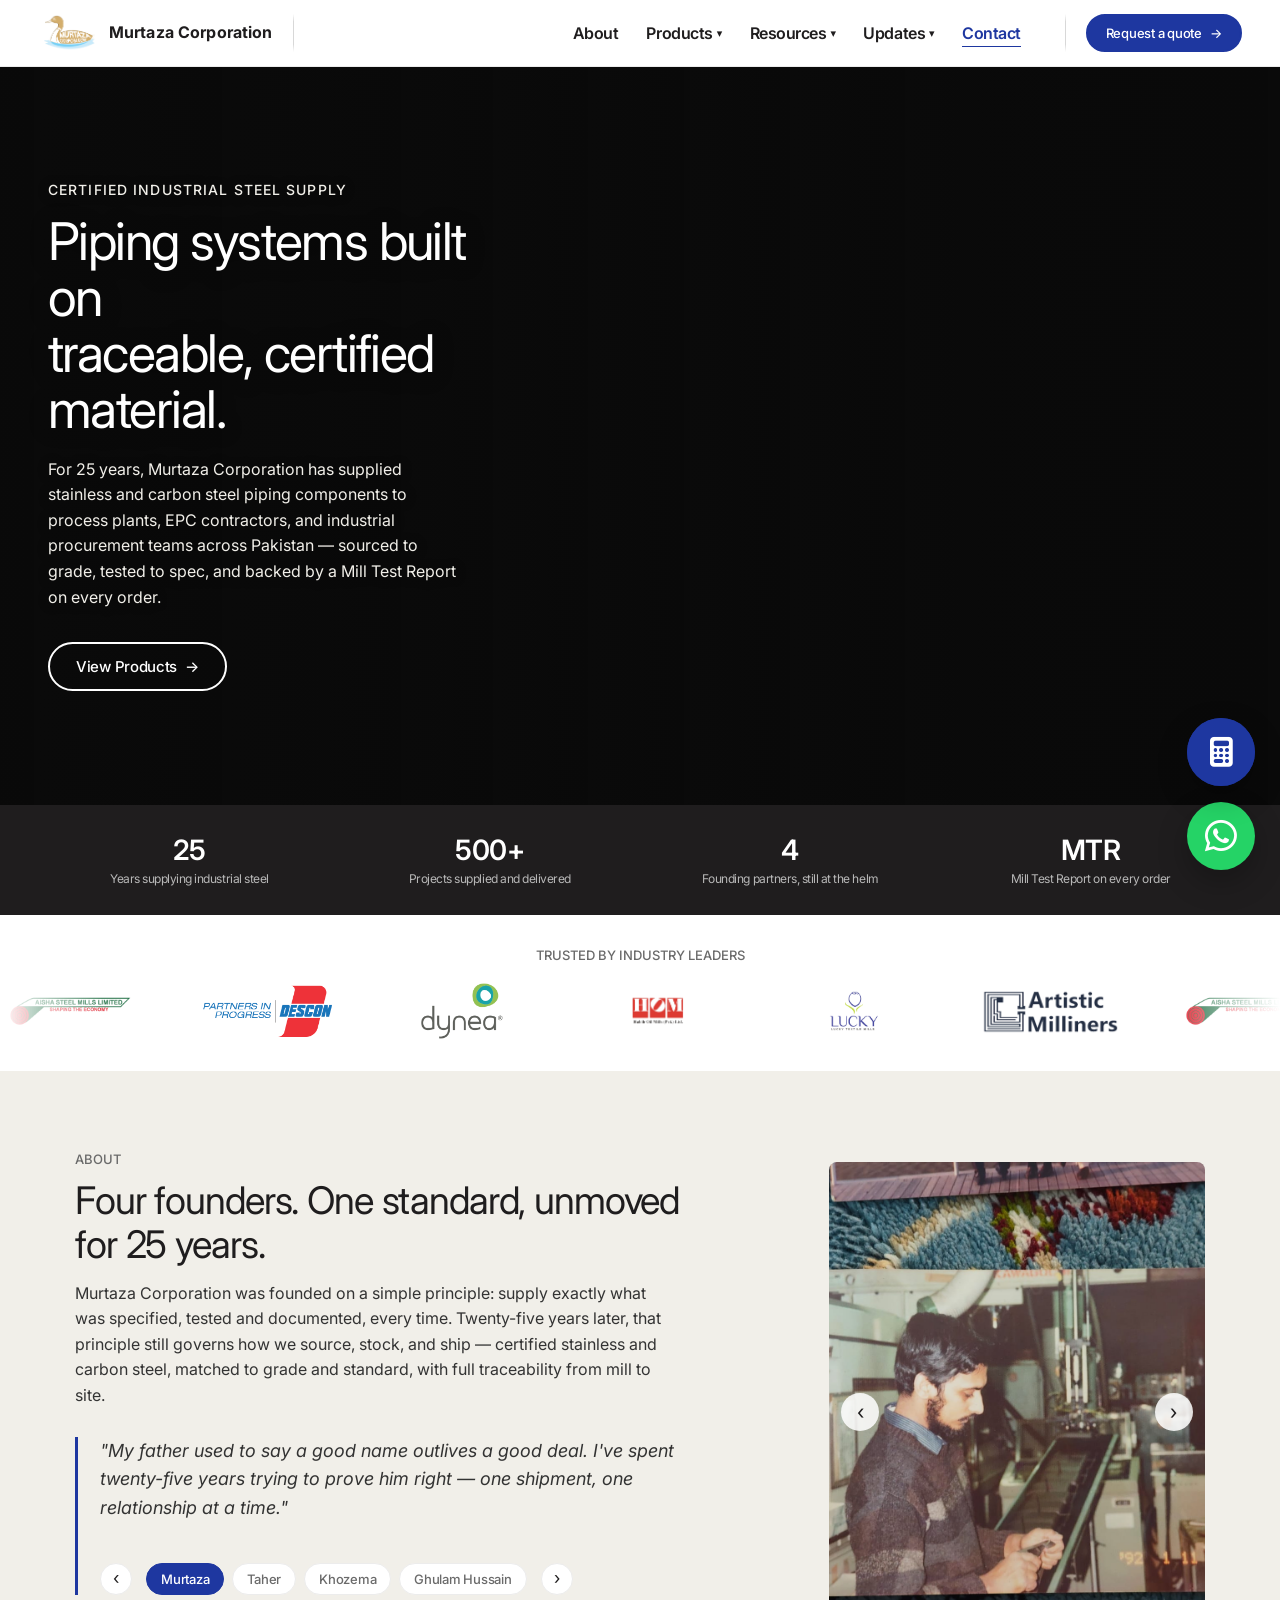
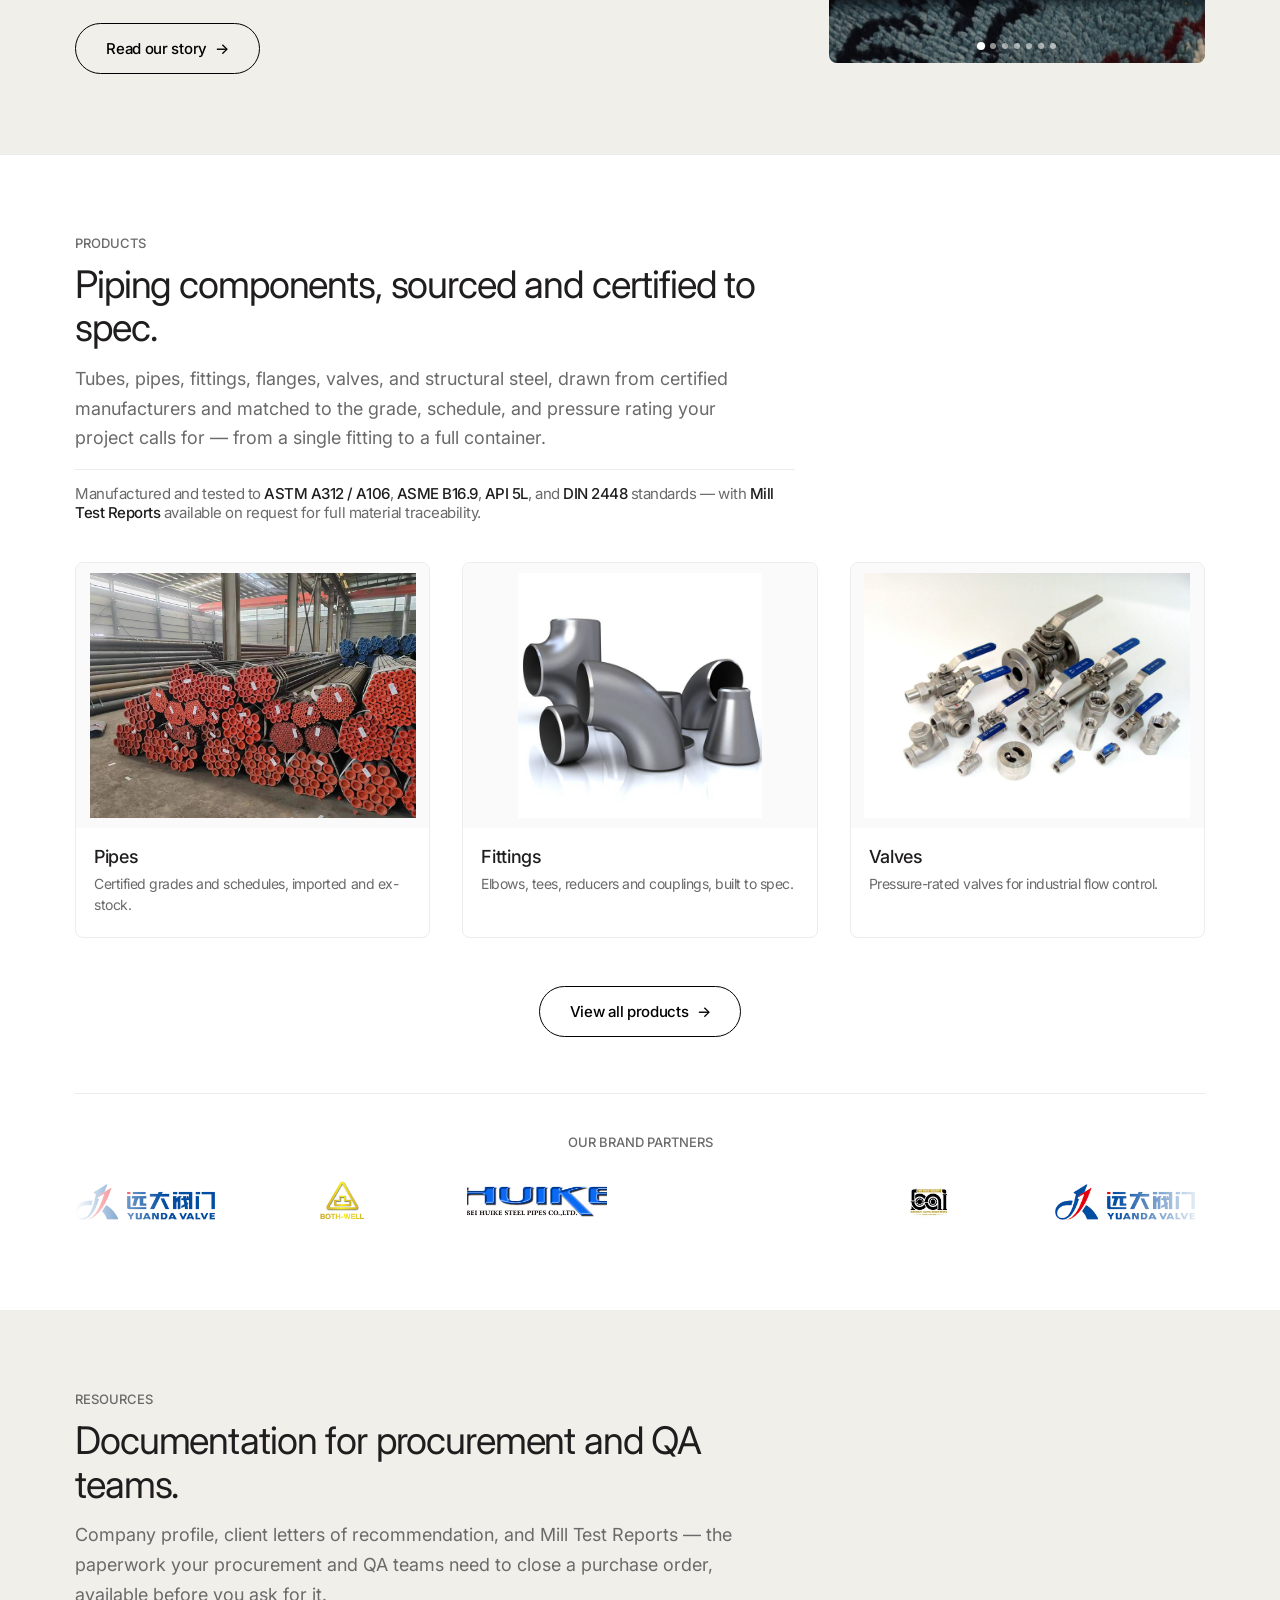
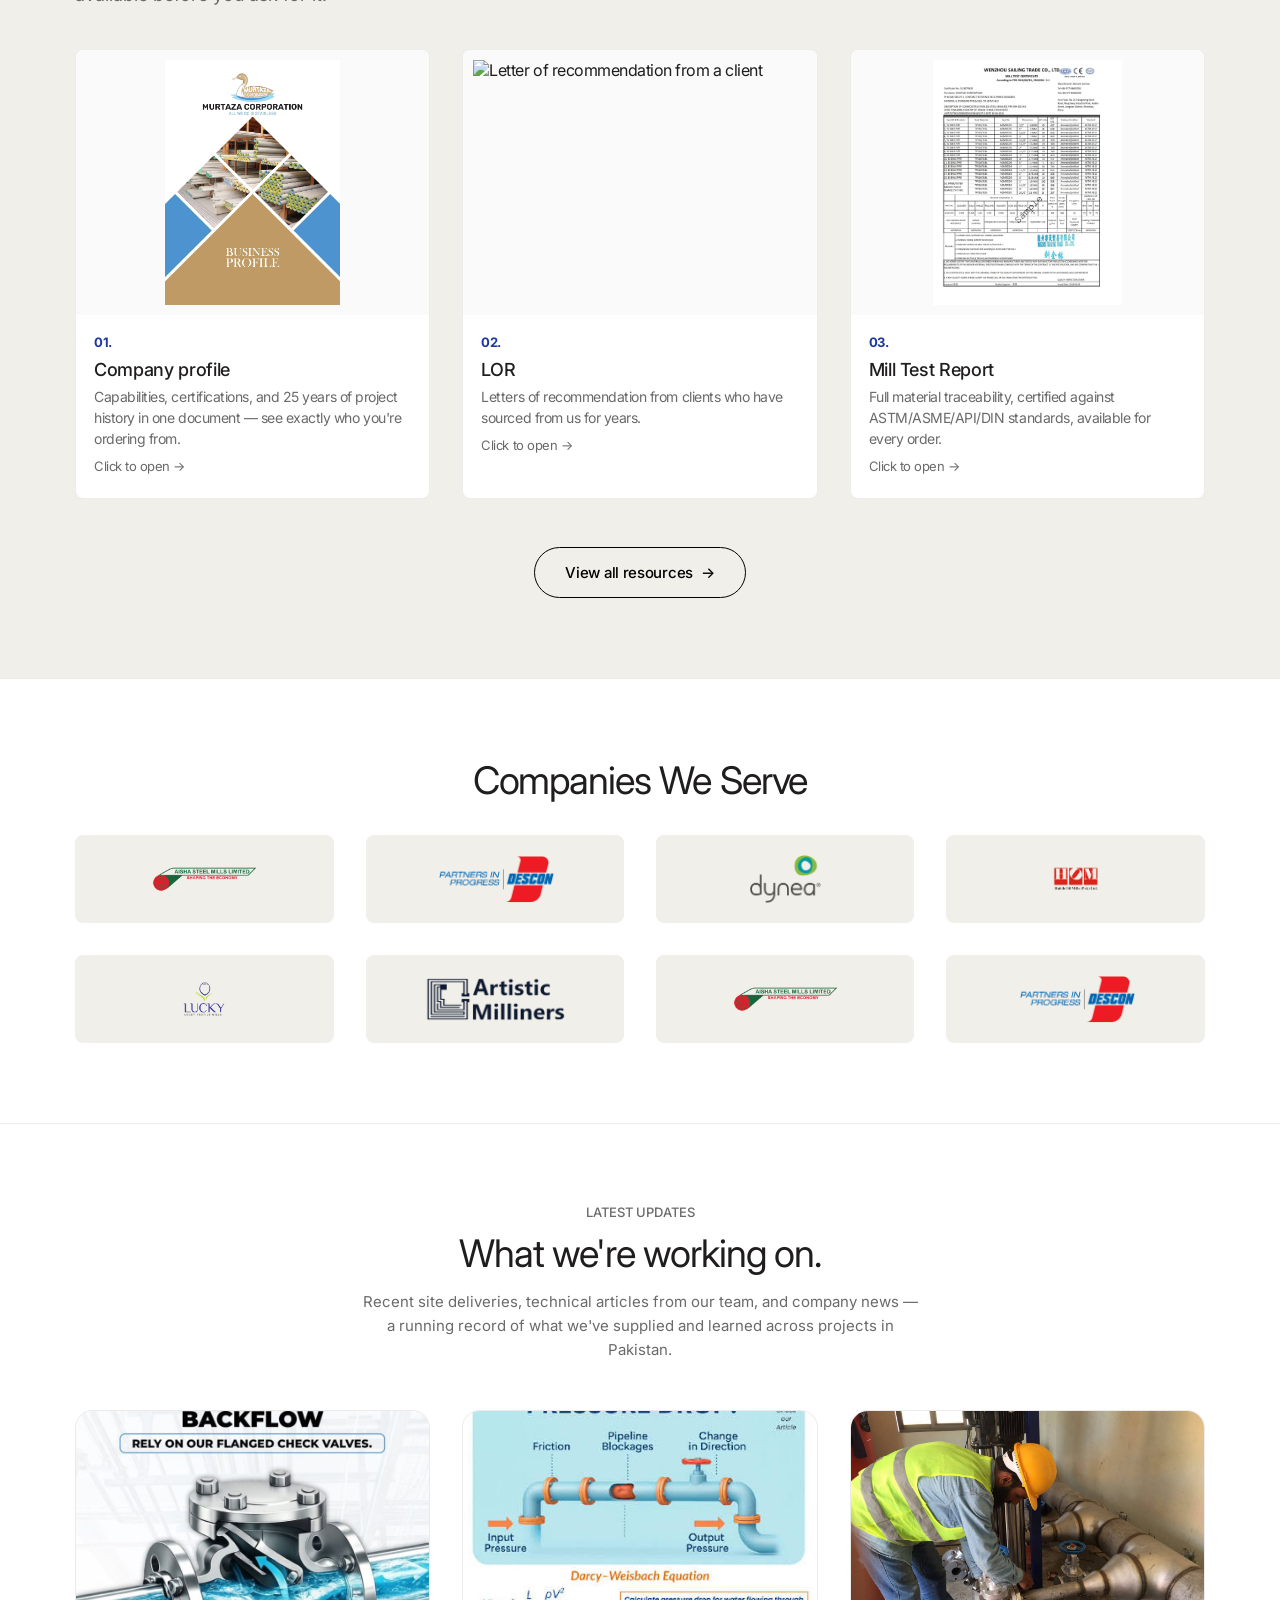
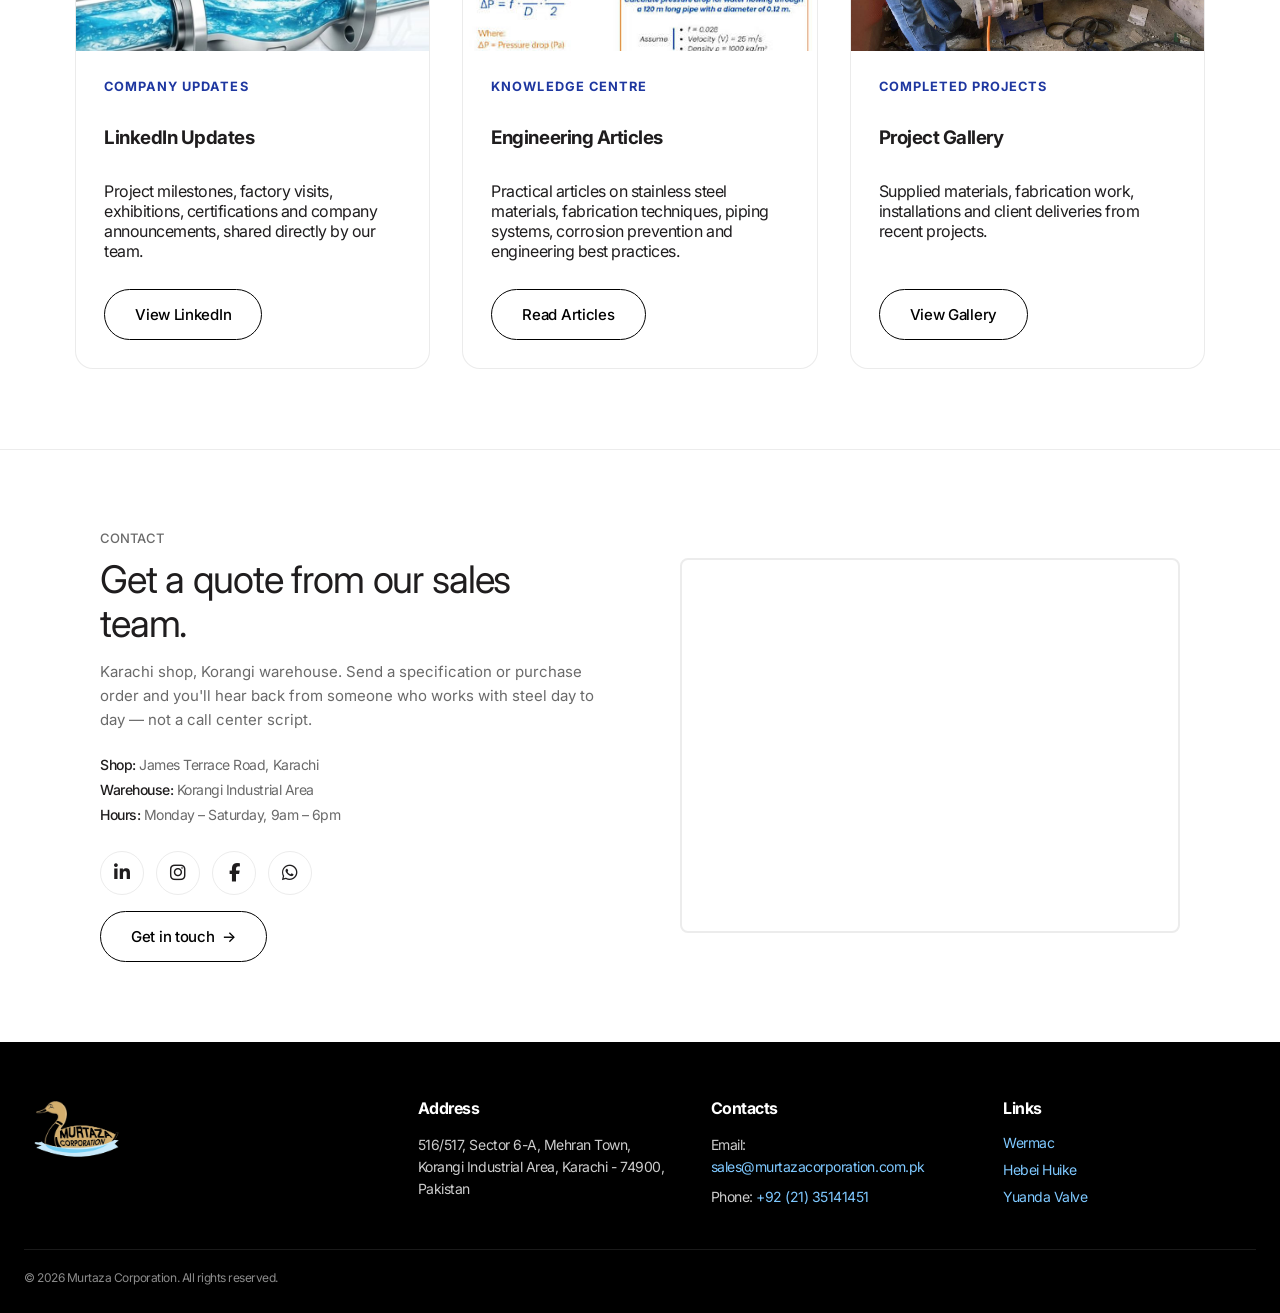
==== commit bf586381: "Update index.html" ====
--- a/index.html
+++ b/index.html
@@ -87,9 +87,9 @@
     </video>
   </div>
   <div class="hero-content">
-    <p class="eyebrow">Industrial stainless &amp; carbon steel</p>
-    <h1>From a single Karachi shop<br/>to a supplier projects rely on.</h1>
-    <p class="sub">Twenty-five years ago we opened as a small steel shop with four founders and a simple standard: deliver exactly what was ordered, on time, every time. That standard is still how we operate — certified stainless and carbon steel, sourced and tested to spec, with Mill Test Report traceability on every order.</p>
+    <p class="eyebrow">Certified industrial steel supply</p>
+    <h1>Piping systems built on<br/>traceable, certified material.</h1>
+    <p class="sub">For 25 years, Murtaza Corporation has supplied stainless and carbon steel piping components to process plants, EPC contractors, and industrial procurement teams across Pakistan — sourced to grade, tested to spec, and backed by a Mill Test Report on every order.</p>
     <div class="hero-actions">
 
     <a href="#products" class="btn btn-ghost">
@@ -103,10 +103,10 @@
 
 <div class="trust-bar reveal">
   <div class="wrap trust-bar-inner">
-    <div class="trust-stat"><div class="n">25</div><div class="l">Years in business</div></div>
-    <div class="trust-stat"><div class="n">500+</div><div class="l">Projects delivered</div></div>
+    <div class="trust-stat"><div class="n">25</div><div class="l">Years supplying industrial steel</div></div>
+    <div class="trust-stat"><div class="n">500+</div><div class="l">Projects supplied and delivered</div></div>
     <div class="trust-stat"><div class="n">4</div><div class="l">Founding partners, still at the helm</div></div>
-    <div class="trust-stat"><div class="n">MTR</div><div class="l">Certified on every order, no exceptions</div></div>
+    <div class="trust-stat"><div class="n">MTR</div><div class="l">Mill Test Report on every order</div></div>
   </div>
 </div>
 
@@ -146,7 +146,7 @@
       <div class="about-copy reveal">
         <p class="eyebrow">About</p>
         <h2 class="heading" style="text-align:left;">Four founders. One standard, unmoved for 25 years.</h2>
-        <p class="about-intro">We believe in sharing our technical knowledge attained in last 25 years through swiftly delivering our finest quality products and services at reasonable prices, followed by the instant after sales services as customer satisfaction is our foremost priority.</p>
+        <p class="about-intro">Murtaza Corporation was founded on a simple principle: supply exactly what was specified, tested and documented, every time. Twenty-five years later, that principle still governs how we source, stock, and ship — certified stainless and carbon steel, matched to grade and standard, with full traceability from mill to site.</p>
         <div class="founder-quote-carousel reveal" id="founderQuotes">
           <blockquote class="founder-quote">
             <div class="quote-track">
@@ -202,8 +202,8 @@
   <div class="wrap">
     <div class="section-head reveal">
       <p class="eyebrow">Products</p>
-      <h2 class="heading">Products stocked and sourced to spec.</h2>
-      <p class="sub-copy">Tubes, pipes, fittings, flanges, valves, and structural items, drawn from certified manufacturers and matched to the grade, schedule, and pressure rating your project calls for — whether that's a single fitting or a full container.</p>
+      <h2 class="heading">Piping components, sourced and certified to spec.</h2>
+      <p class="sub-copy">Tubes, pipes, fittings, flanges, valves, and structural steel, drawn from certified manufacturers and matched to the grade, schedule, and pressure rating your project calls for — from a single fitting to a full container.</p>
       <p class="standards-line">Manufactured and tested to <strong>ASTM A312 / A106</strong>, <strong>ASME B16.9</strong>, <strong>API 5L</strong>, and <strong>DIN 2448</strong> standards — with <strong>Mill Test Reports</strong> available on request for full material traceability.</p>
     </div>
     <div class="grid-3 reveal">
@@ -211,43 +211,43 @@
         <img src="images/pipes.jpg" alt="Stainless steel tubes and pipes stacked and sorted by grade" />
     <div class="card-hover-note">
   <ul>
-    <li>Available in Seamless & Welded</li>
+    <li>Seamless & welded construction</li>
     <li>Sizes: 1/4" – 24"</li>
-    <li>Material: Stainless & Carbon Steel</li>
+    <li>Material: Stainless & carbon steel</li>
     <li>Grades: 304, 304L, 316, 316L, A106 Gr. B</li>
-    <li>Thickness: SCH10, SCH40, SCH80 & SCH160</li>
+    <li>Schedules: SCH10, SCH40, SCH80 & SCH160</li>
   </ul>
 </div>
         <div class="card-body">
-          <h3> Pipes</h3>
-          <p>Certified sizes and grades, imported and local stock.</p>
+          <h3>Pipes</h3>
+          <p>Certified grades and schedules, imported and ex-stock.</p>
         </div>
       </a>
       <a class="card" href="fittings.html">
         <img src="images/fittings.jpg" alt="Forged steel pipe fittings" />
        <div class="card-hover-note">
   <ul>
-    <li>Available in Butt Weld, BSP & NPT</li>
+    <li>Butt weld, BSP & NPT connections</li>
     <li>Sizes: 1/4" – 24"</li>
-    <li>Material: Stainless & Carbon Steel</li>
+    <li>Material: Stainless & carbon steel</li>
     <li>Grades: 304, 316, A105 & A106</li>
-    <li>Pressure: SCH10–SCH80 & 150LB–6000LB</li>
+    <li>Rating: SCH10–SCH80 & 150LB–6000LB</li>
   </ul>
 </div>
         <div class="card-body">
           <h3>Fittings</h3>
-          <p>Elbows, tees, reducers, and couplings, ready to spec.</p>
+          <p>Elbows, tees, reducers and couplings, built to spec.</p>
         </div>
       </a>
       <a class="card" href="valves.html">
         <img src="images/valves.jpg" alt="Forged steel pipe fittings" />
     <div class="card-hover-note">
   <ul>
-    <li>Available in Ball, Gate, Globe, Check & Butterfly</li>
+    <li>Ball, gate, globe, check & butterfly</li>
     <li>Sizes: 1/2" – 20"</li>
-    <li>Material: Stainless, Carbon & Mild Steel</li>
+    <li>Material: Stainless, carbon & mild steel</li>
     <li>Grades: 304, 316, CF8, CF8M & A105</li>
-    <li>Pressure: 150LB–2500LB, PN10–PN40 & 10K</li>
+    <li>Rating: 150LB–2500LB, PN10–PN40 & 10K</li>
   </ul>
 </div>
         <div class="card-body">
@@ -262,11 +262,11 @@
         <img src="images/S.S-BLIND-FLANGE.jpg" alt="Stainless and mild steel flanges" />
         <div class="card-hover-note">
   <ul>
-    <li>Available in Blind, SORF, WNRF & MS Flanges</li>
+    <li>Blind, SORF, WNRF & MS flanges</li>
     <li>Sizes: 1/2" – 32"</li>
-    <li>Material: Stainless & Mild Steel</li>
+    <li>Material: Stainless & mild steel</li>
     <li>Grades: 304, 304L, 316, 316L & A105</li>
-    <li>Pressure: Class 150–1500, PN10, PN16 & 10K</li>
+    <li>Rating: Class 150–1500, PN10, PN16 & 10K</li>
   </ul>
 </div>
         <div class="card-body">
@@ -278,9 +278,9 @@
         <img src="images/1-1024x737.png" alt="Stainless steel tubes" />
         <div class="card-hover-note">
   <ul>
-    <li>Available in Round, Square, Rectangle & Boiler Tubes</li>
+    <li>Round, square, rectangle & boiler tube</li>
     <li>Sizes: 6mm – 4"</li>
-    <li>Material: Stainless & Mild Steel</li>
+    <li>Material: Stainless & mild steel</li>
     <li>Grades: 304, 304L & 316L</li>
     <li>Thickness: 1.5mm, 2mm & 3mm</li>
   </ul>
@@ -294,14 +294,14 @@
         <img src="images/201510171631065000.jpg" alt="Dairy grade tubes and fittings" />
 <div class="card-hover-note">
           <ul>
-            <li>Available in Tubes, Fittings & Valves</li>
-            <li>Sizes: 3/4" – 4" (SMS Standard)</li>
-            <li>Material: Stainless Steel 316L</li>
-            <li>Finish: Dairy Polished</li>
+            <li>Tubes, fittings & valves</li>
+            <li>Sizes: 3/4" – 4" (SMS standard)</li>
+            <li>Material: Stainless steel 316L</li>
+            <li>Finish: Dairy polished</li>
           </ul>
         </div>        <div class="card-body">
           <h3>Dairy tubes &amp; fittings</h3>
-          <p>316L food and dairy-grade tubing and fittings.</p>
+          <p>316L food- and dairy-grade tubing and fittings.</p>
         </div>
       </a>
     </div>
@@ -338,7 +338,7 @@
     <div class="section-head reveal">
       <p class="eyebrow">Resources</p>
       <h2 class="heading">Documentation for procurement and QA teams.</h2>
-      <p class="sub-copy">Company profile, client letters of recommendation, and Mill Test Reports — the paperwork your procurement and QA teams will ask for, available before you place an order, not after.</p>
+      <p class="sub-copy">Company profile, client letters of recommendation, and Mill Test Reports — the paperwork your procurement and QA teams need to close a purchase order, available before you ask for it.</p>
     </div>
     <div class="grid-3 reveal">
       <a class="card" href="company-profile.html">
@@ -347,7 +347,7 @@
         <div class="card-body">
           <p class="num">01.</p>
           <h3>Company profile</h3>
-          <p>See exactly who you're ordering from — capabilities, certifications, and 25 years of project history in one document.</p>
+          <p>Capabilities, certifications, and 25 years of project history in one document — see exactly who you're ordering from.</p>
           <p class="hint">Click to open &rarr;</p>
         </div>
       </a>
@@ -357,7 +357,7 @@
         <div class="card-body">
           <p class="num">02.</p>
           <h3>LOR</h3>
-          <p>Don't take our word for it. Read what clients who've ordered from us for years actually say.</p>
+          <p>Letters of recommendation from clients who have sourced from us for years.</p>
           <p class="hint">Click to open &rarr;</p>
         </div>
       </a>
@@ -380,7 +380,7 @@
         <div class="card-body">
           <p class="num">04.</p>
           <h3>Services</h3>
-          <p>From sourcing and customization to logistics and after-sales support — see the full range of services we offer.</p>
+          <p>Sourcing, customization, logistics and after-sales support — the full scope of technical support we provide from specification through delivery.</p>
           <p class="hint">Click to open &rarr;</p>
         </div>
       </a>
@@ -434,8 +434,8 @@
           <h3>LinkedIn Updates</h3>
 
           <p>
-            Follow our latest project milestones, factory visits, exhibitions,
-            certifications and company announcements shared directly by our team.
+            Project milestones, factory visits, exhibitions, certifications
+            and company announcements, shared directly by our team.
           </p>
 
           <a href="linkedin-updates.html" class="btn-cta">View LinkedIn</a>
@@ -452,9 +452,9 @@
           <h3>Engineering Articles</h3>
 
           <p>
-            Read practical articles covering stainless steel materials,
-            fabrication techniques, piping systems, corrosion prevention and
-            engineering best practices.
+            Practical articles on stainless steel materials, fabrication
+            techniques, piping systems, corrosion prevention and engineering
+            best practices.
           </p>
 
           <a href="engineering-articles.html" class="btn-cta">Read Articles</a>
@@ -471,8 +471,8 @@
           <h3>Project Gallery</h3>
 
           <p>
-            Browse our supplied materials, fabrication work, industrial
-            installations and successful client deliveries from recent projects.
+            Supplied materials, fabrication work, installations and client
+            deliveries from recent projects.
           </p>
 
           <a href="project-gallery.html" class="btn-cta">View Gallery</a>
@@ -489,7 +489,7 @@
       <div class="contact-info reveal">
         <p class="eyebrow">Contact</p>
         <h2 class="heading">Get a quote from our sales team.</h2>
-        <p class="sub-copy">Karachi shop, Korangi warehouse. Send a spec or a purchase order and you'll hear back from someone who actually handles steel, not a call center script.</p>
+        <p class="sub-copy">Karachi shop, Korangi warehouse. Send a specification or purchase order and you'll hear back from someone who works with steel day to day — not a call center script.</p>
         <ul class="contact-details">
           <li><strong>Shop:</strong> James Terrace Road, Karachi</li>
           <li><strong>Warehouse:</strong> Korangi Industrial Area</li>
--- a/style.css
+++ b/style.css
@@ -117,10 +117,10 @@
   .btn-cta:hover::before{transform:scaleX(1);}
   .btn-cta:hover{
     color:#fff;border-color:var(--color-cobalt-ink);
-    transform:scale(1.06);
+    transform:scale(1.03);
     box-shadow:0 12px 32px -10px rgba(30,55,160,.55);
   }
-  .btn-cta:active{transform:scale(.95);}
+  .btn-cta:active{transform:scale(.97);}
   .btn-cta .arrow{display:inline-block;transition:transform .25s ease;}
   .btn-cta:hover .arrow{transform:translateX(5px);}
   .btn-cta:focus-visible{outline:2px solid var(--color-cobalt-ink);outline-offset:3px;}
@@ -571,9 +571,9 @@
     cursor:pointer;
 
     transition:
-        transform .35s ease,
-        box-shadow .35s ease,
-        border-color .35s ease;
+        transform .3s cubic-bezier(.16,1,.3,1),
+        box-shadow .3s ease,
+        border-color .3s ease;
 }
 .card::after{
     content:"→";
@@ -599,22 +599,17 @@
 
     opacity:0;
 
-    transform:translateY(-10px) scale(.8);
-
-    transition:opacity .3s ease, transform .3s ease;
+    transform:translateY(-6px) scale(.92);
+
+    transition:opacity .25s ease, transform .25s ease;
 }
 .card:hover::after{
     opacity:1;
     transform:translateY(0) scale(1);
-    animation:cardArrowPulse 1.6s ease-out infinite;
-}
-@keyframes cardArrowPulse{
-    0%{box-shadow:0 0 0 0 rgba(30,55,160,.55);}
-    70%{box-shadow:0 0 0 14px rgba(30,55,160,0);}
-    100%{box-shadow:0 0 0 0 rgba(30,55,160,0);}
-}/* ---------- Products cards: "Click here" style CTA instead of circle-arrow ---------- */
+}
+/* ---------- Products cards: understated technical CTA label ---------- */
 #products .card::after{
-    content:"Click here \2192";
+    content:"View specification \2192";
     top:auto;
     bottom:18px;
     right:18px;
@@ -626,36 +621,24 @@
     font-size:13px;
     font-weight:600;
     letter-spacing:-0.01em;
-    background:var(--color-cobalt-ink);
+    background:var(--color-ink);
     color:#fff;
     opacity:0;
-    transform:translateY(12px);
-    transition:opacity .3s ease, transform .3s ease;
-    animation:none;
+    transform:translateY(8px);
+    transition:opacity .25s ease, transform .25s ease;
     z-index:2;
 }
 #products .card:hover::after{
     opacity:1;
     transform:translateY(0);
-    animation:productCtaBounce 1.8s ease-in-out infinite;
-}
-@keyframes productCtaBounce{
-    0%, 100%{transform:translateY(0) scale(1);}
-    50%{transform:translateY(-4px) scale(1.03);}
-}
-@media (prefers-reduced-motion: reduce){
-    #products .card:hover::after{animation:none;}
-}
-@media (prefers-reduced-motion: reduce){
-    .card:hover::after{animation:none;}
 }
   .card:hover{
-    transform:translateY(-10px);
+    transform:translateY(-6px);
     border-color:var(--color-cobalt-ink);
 
     box-shadow:
-        0 22px 50px rgba(0,0,0,.18),
-        0 0 0 1px rgba(30,55,160,.18);
+        0 20px 44px rgba(0,0,0,.14),
+        0 0 0 1px rgba(30,55,160,.14);
 }
   .card img{
     width:100%;
@@ -666,19 +649,19 @@
     box-sizing:border-box;
 
     transition:
-        transform .45s ease,
-        filter .35s ease;
+        transform .4s ease,
+        filter .3s ease;
 }
  .card:hover img{
-    transform:scale(1.04);
-    filter:brightness(.96);
+    transform:scale(1.03);
+    filter:brightness(.97);
 }
   .card-video{width:100%;aspect-ratio:4/3;object-fit:cover;display:block;transition:
-    transform .45s ease,
-    filter .35s ease;}
+    transform .4s ease,
+    filter .3s ease;}
  .card:hover .card-video{
-    transform:scale(1.08);
-    filter:brightness(.88);
+    transform:scale(1.05);
+    filter:brightness(.9);
 }
   .card .card-body{padding:18px 18px 22px;}
   .card .num{
@@ -1189,7 +1172,7 @@
 }
 .service-card:hover .service-icon{
   background:var(--color-cobalt-ink-hover);
-  transform:scale(1.08) rotate(-4deg);
+  transform:scale(1.06);
 }
 .service-copy{flex:1;min-width:0;}
 .service-copy h3{
@@ -1779,4 +1762,4 @@
     border:none;
     border-radius:16px;
     background:#fff;
-}+}
